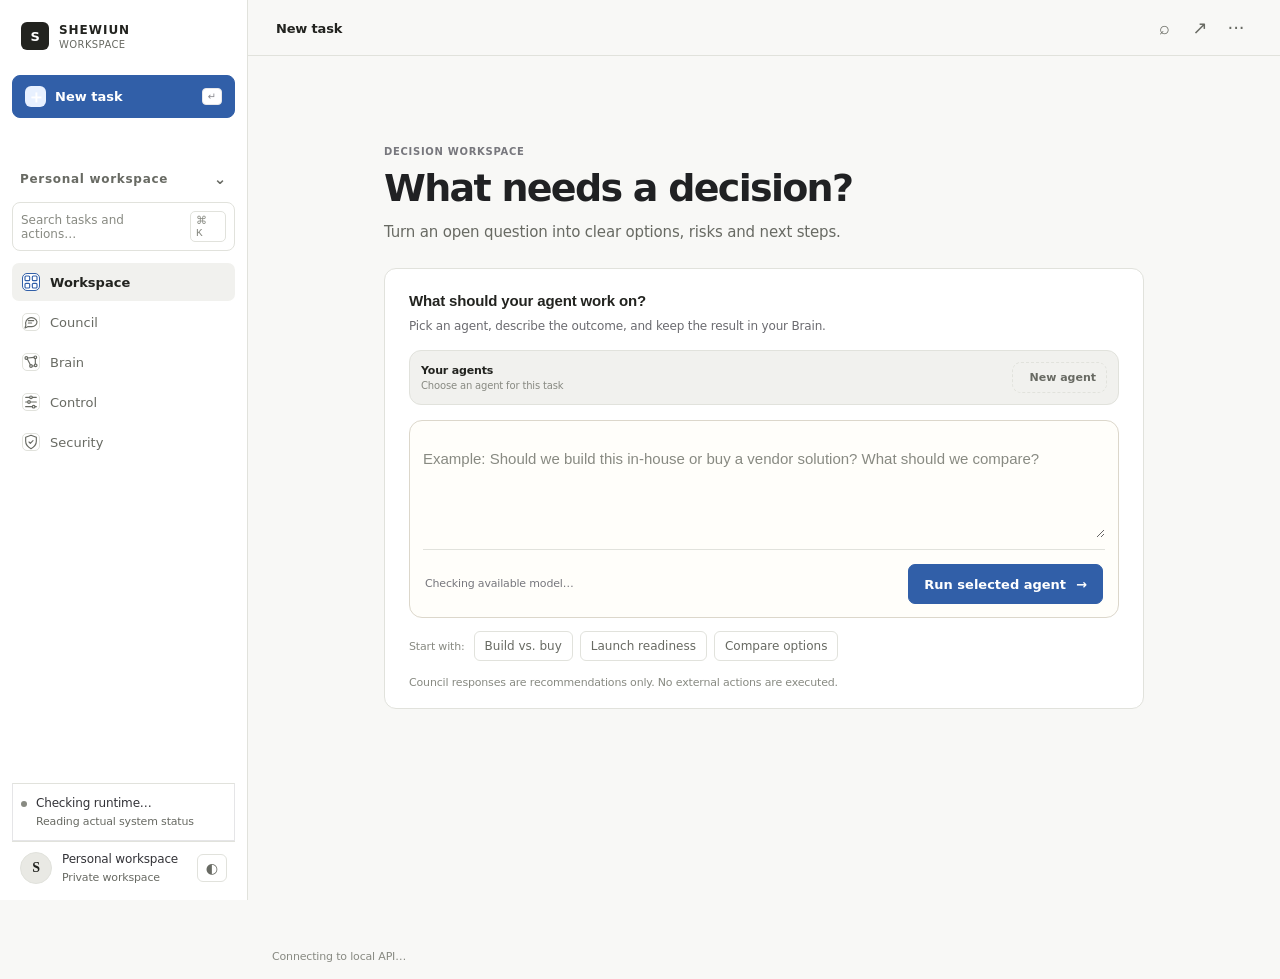
==== static/index.html @ 63e9dd04 "Load the new product UX stylesheet" ====
<!doctype html>
<html lang="en">
<head>
  <meta charset="utf-8"><meta name="viewport" content="width=device-width,initial-scale=1">
  <meta name="theme-color" content="#FAF9F6">
  <title>Shewiun CFA — Decision Workspace</title>
  <meta name="description" content="A focused workspace for structured decisions, shared knowledge, agent orchestration and launch readiness.">
  <link rel="stylesheet" href="/static/style.css"><link rel="stylesheet" href="/static/product-pass.css">
</head>
<body>
<section class="auth-gate" id="auth-gate" hidden aria-labelledby="auth-title">
  <div class="auth-panel">
    <div class="auth-brand"><span class="brand-mark">S</span><span><b>SHEWIUN</b><small>WORKSPACE ACCESS</small></span></div>
    <h1 id="auth-title">Sign in to your workspace</h1>
    <p id="auth-description">Your workspace is protected. Sign in to continue.</p>
    <form id="auth-form">
      <label for="auth-password">Workspace password</label>
      <input id="auth-password" type="password" autocomplete="current-password" minlength="16" required>
      <button class="btn primary" id="auth-submit" type="submit">Sign in <span aria-hidden="true">→</span></button>
      <p class="auth-error" id="auth-error" role="alert" hidden></p>
    </form>
    <p class="auth-setup" id="auth-setup" hidden>Authentication is not configured. In Vercel Project Settings → Environment Variables, set <code>CFA_ACCESS_PASSWORD</code> (16+ characters) and <code>CFA_SESSION_SECRET</code> (32+ random characters), then redeploy.</p>
  </div>
</section>
<div class="app-shell" id="app-shell">
  <aside class="sidebar">
    <a class="brand" href="#"><span class="brand-mark">S</span><span><b>SHEWIUN</b><small>WORKSPACE</small></span></a>
    <button class="sidebar-new-task" id="sidebar-new-task" type="button"><span>＋</span> New task <kbd>↵</kbd></button><div class="workspace-label">Personal workspace <span aria-hidden="true">⌄</span></div><button class="sidebar-search" id="open-command-palette" type="button"><span>Search tasks and actions…</span><kbd>⌘ K</kbd></button>
    <nav id="nav">
      <button class="nav-item active" data-view="overview"><span aria-hidden="true"><svg viewBox="0 0 24 24"><rect x="3" y="3" width="7" height="7" rx="1.5"/><rect x="14" y="3" width="7" height="7" rx="1.5"/><rect x="3" y="14" width="7" height="7" rx="1.5"/><rect x="14" y="14" width="7" height="7" rx="1.5"/></svg></span> Workspace</button>
      <button class="nav-item" data-view="council"><span aria-hidden="true"><svg viewBox="0 0 24 24"><path d="M21 11.5a7.5 7.5 0 0 1-7.5 7.5H7l-4 2 1.3-4.2A7.5 7.5 0 1 1 21 11.5Z"/><path d="M8 10h8M8 13.5h5"/></svg></span> Council</button>
      <button class="nav-item" data-view="brain"><span aria-hidden="true"><svg viewBox="0 0 24 24"><circle cx="5" cy="6" r="2"/><circle cx="18.5" cy="5" r="2"/><circle cx="12" cy="18" r="2"/><circle cx="19" cy="17" r="2"/><path d="m7 6 9.5-1M6.5 7.5l4.5 8.7M14 18h3M18.5 7v8"/></svg></span> Brain</button>
      <button class="nav-item" data-view="control"><span aria-hidden="true"><svg viewBox="0 0 24 24"><path d="M4 5h6M14 5h6M10 5v0M4 12h3M11 12h9M7 12v0M4 19h10M18 19h2M14 19v0"/><circle cx="12" cy="5" r="2"/><circle cx="9" cy="12" r="2"/><circle cx="16" cy="19" r="2"/></svg></span> Control</button>
      <button class="nav-item" data-view="security"><span aria-hidden="true"><svg viewBox="0 0 24 24"><path d="M12 22s8-4 8-11V5l-8-3-8 3v6c0 7 8 11 8 11Z"/><path d="m9 12 2 2 4-4"/></svg></span> Security</button>
    </nav>
    <div class="sidebar-bottom">
      <div class="system-card" id="system-status" aria-live="polite"><span class="status-pip"></span><div><b id="health-title">Checking runtime…</b><small id="mode-label">Reading actual system status</small></div></div>
      <div class="user-row"><div class="avatar">S</div><div><b>Personal workspace</b><small>Private workspace</small></div><button class="theme-toggle" id="theme-toggle" type="button" aria-label="Toggle theme">◐</button></div><button class="auth-logout" id="auth-logout" type="button" hidden>Sign out</button>
    </div>
  </aside>
  <main class="main">
    <header class="topbar"><div class="task-title-wrap"><span class="task-title" id="task-title">New task</span></div><div class="top-actions"><button class="icon-button" id="open-command-palette-top" aria-label="Open command palette" title="Search (⌘K)">⌕</button><button class="icon-button" id="export-current" type="button" aria-label="Export current result" title="Export">↗</button><button class="icon-button" id="top-menu" aria-label="More options" title="More">···</button></div></header>
    <div class="content">
      <section class="view active" id="view-overview">
        <div class="workspace-intro">
          <div class="eyebrow">DECISION WORKSPACE</div>
          <h1>What needs a decision?</h1>
          <p>Turn an open question into clear options, risks and next steps.</p>
        </div>
        <section class="workspace-composer panel">
          <div class="composer-heading"><span class="agent-mascot is-idle" id="main-agent-mascot" aria-label="Shewiun local agent"><i class="mascot-eye"><b></b></i><i class="mascot-eye"><b></b></i><span class="mascot-mouth"></span></span><div><h2>What should your agent work on?</h2><p class="composer-subtitle">Pick an agent, describe the outcome, and keep the result in your Brain.</p></div></div>
          <div class="agent-dock"><div class="agent-dock-label"><b>Your agents</b><small>Choose an agent for this task</small></div><div class="agent-dock-list" id="agent-dock-list" role="group" aria-label="Choose an agent"></div><button class="agent-add-button" id="add-agent" type="button"><span aria-hidden="true"><svg viewBox="0 0 24 24"><path d="M12 5v14M5 12h14"/></svg></span><b>New agent</b></button></div>
          <form id="workspace-form">
            <textarea id="workspace-prompt" rows="3" maxlength="4000" placeholder="Example: Should we build this in-house or buy a vendor solution? What should we compare?"></textarea>
            <div class="composer-footer"><span class="composer-hint" id="composer-status">Checking available model…</span><button class="btn primary" id="workspace-send" type="submit">Run selected agent <span aria-hidden="true">→</span></button></div>
          </form>
          
          <div class="example-prompts" id="example-prompts"><span>Start with:</span><button type="button" data-prompt="Should we build this capability in-house or buy a vendor solution?">Build vs. buy</button><button type="button" data-prompt="Assess the risks and launch conditions for a new product.">Launch readiness</button><button type="button" data-prompt="Compare these options and identify the assumptions we need to verify.">Compare options</button></div><div id="workspace-response" class="workspace-response" aria-live="polite" hidden></div><div class="composer-trust">Council responses are recommendations only. No external actions are executed.</div><div class="model-setup" id="model-setup" hidden><div><b>Connect a free-tier model</b><p>Gemini Flash is supported. Create an API key, then add it as <code>GEMINI_API_KEY</code> in Vercel Project Settings → Environment Variables. Keep it server-side.</p><a href="https://aistudio.google.com/apikey" target="_blank" rel="noopener noreferrer">Get a Gemini API key <span aria-hidden="true">↗</span></a></div></div>
        </section>
        <div class="section-heading"><div><div class="eyebrow">YOUR WORKSPACE</div><h2>At a glance</h2></div><span class="subtle">Knowledge and decisions stay connected</span></div>
        <div class="stat-grid"><article class="stat-card"><div class="stat-top"><span>Active projects</span><span class="stat-icon blue">▦</span></div><strong id="stat-projects">—</strong><small>Track work from idea to delivery</small></article><article class="stat-card"><div class="stat-top"><span>Knowledge entries</span><span class="stat-icon violet">◈</span></div><strong id="stat-brain">—</strong><small>Facts, decisions and assumptions</small></article><article class="stat-card"><div class="stat-top"><span>Available agents</span><span class="stat-icon green">◎</span></div><strong id="stat-agents">—</strong><small>Distinct roles, one shared process</small></article><article class="stat-card"><div class="stat-top"><span>Council sessions</span><span class="stat-icon gold">D</span></div><strong id="stat-councils">—</strong><small>Recommendations you can revisit</small></article></div>
        <div class="two-col"><section class="panel"><div class="panel-heading"><div><h3>Projects</h3><p>Work that moves the system forward</p></div><button class="text-button" data-go="control">View all ↗</button></div><div id="project-list" class="project-list"></div><button class="add-row" id="add-project">＋ Add project</button></section><section class="panel"><div class="panel-heading"><div><h3>Recent activity</h3><p>What has happened in your workspace</p></div><span class="mini-label">LIVE LOG</span></div><div id="activity-list" class="activity-list"></div></section></div>
      </section>
      <section class="view" id="view-council">
        <div class="page-title"><div class="eyebrow">COLLABORATIVE INTELLIGENCE</div><h1>CFA <span>Council</span></h1><p>Bring different agent perspectives into one structured discussion.</p></div>
        <div class="council-layout"><section class="panel council-form"><div class="panel-heading"><div><h3>Start a meeting</h3><p>Define the topic. The council will debate and synthesize.</p></div></div><label for="council-topic">Discussion topic</label><textarea id="council-topic" rows="5" placeholder="What should the team solve, decide or explore?"></textarea><div class="field-note">Tip: include the goal, constraints and what a good answer looks like.</div><label>Choose participants</label><div class="role-list" id="council-role-list"><p class="no-results">Loading agents…</p></div><button class="btn primary full" id="start-council">Start Council Meeting <span aria-hidden="true">→</span></button><div class="privacy-note">⛨ No external actions are executed by the Council.</div></section><section class="panel transcript-panel"><div class="panel-heading"><div><h3 id="transcript-title">Council room</h3><p id="transcript-subtitle">Agent perspectives appear here</p></div><span class="session-pill" id="session-mode">READY</span></div><div id="transcript" class="transcript empty-state"><h3>Room for better ideas.</h3><p>Start a meeting to see each agent's perspective and the final synthesis.</p></div></section></div>
        <section class="panel history-panel"><div class="panel-heading"><div><h3>Previous meetings</h3><p>Your recent council decisions</p></div></div><div id="council-history"></div></section>
      </section>
      <section class="view" id="view-brain">
        <div class="page-title split-title"><div><div class="eyebrow">SHARED, SOURCE-AWARE CONTEXT</div><h1>CFA <span>Brain</span></h1><p>Knowledge that stays visible, attributable and useful across agents.</p></div><button class="btn primary" id="add-knowledge">＋ Add knowledge</button></div>
        <div class="brain-banner"><span class="banner-icon">◈</span><div><b>One shared source of truth</b><p>Keep facts, decisions and rules together with the source and confidence level attached.</p></div><span class="banner-count" id="brain-count">0 ENTRIES</span></div>
        <div class="brain-toolbar"><div class="brain-tabs" role="tablist" aria-label="Brain view"><button type="button" class="brain-tab active" data-brain-view="graph" role="tab" aria-selected="true">Graph</button><button type="button" class="brain-tab" data-brain-view="entries" role="tab" aria-selected="false">Entries</button></div><div class="filter-row"><div class="searchbox"><svg viewBox="0 0 24 24" aria-hidden="true"><circle cx="11" cy="11" r="7"/><path d="m16 16 4 4"/></svg><input id="brain-search" placeholder="Search knowledge..."></div><select id="brain-filter"><option value="All">All types</option><option>Fact</option><option>Decision</option><option>Rule</option><option>Hypothesis</option></select></div></div>
        <section class="brain-graph-panel" id="brain-graph-panel"><div class="brain-graph-heading"><div><b>Knowledge graph</b><p>Use <code>[[Entry title]]</code> in an entry to connect related notes.</p></div><span id="brain-graph-count">0 nodes</span></div><div id="brain-graph" class="brain-graph" role="img" aria-label="Interactive knowledge graph"></div></section>
        <div id="brain-list" class="brain-grid" hidden></div>
      </section>
      <section class="view" id="view-control">
        <div class="page-title"><div class="eyebrow">CENTRAL ORCHESTRATION</div><h1>CFA <span>Control</span></h1><p>Understand which agents are available and what role each one plays.</p></div>
        <div class="control-banner"><div><span class="eyebrow">AGENT REGISTRY</span><h2>One team. Different strengths.</h2><p>Provider-agnostic orchestration is the goal. This MVP shows the control surface; live execution is optional.</p></div><div class="control-count"><strong id="control-count">04</strong><small>AGENT ROLES</small></div></div>
        <div id="agent-grid" class="agent-grid"></div>
        <section class="panel"><div class="panel-heading"><div><h3>Projects</h3><p>Current workspaces</p></div><button class="text-button" id="control-add-project">＋ New project</button></div><div id="control-project-list" class="project-list"></div></section>
      </section>
      <section class="view" id="view-security">
        <div class="page-title"><div class="eyebrow">GUARDRAILS BY DESIGN</div><h1>CFA <span>Security</span></h1><p>Operational visibility, access controls and launch-readiness activity. Status reflects actual configuration, not a certification.</p></div>
        <div class="security-banner" id="security-readiness-banner"><div><b id="security-readiness-title">Checking deployment readiness…</b><p id="security-readiness-copy">Runtime checks determine which safeguards are configured. The Council does not execute external actions.</p></div></div>
        <div class="security-grid"><article class="panel security-card"><span class="security-icon">⌑</span><h3>Least privilege</h3><p>Agents are role-defined. Tool permissions should be granted only when a specific workflow requires them.</p><span class="policy-state">● POLICY PRINCIPLE</span></article><article class="panel security-card"><span class="security-icon">✓</span><h3>Human approval</h3><p>Consequential actions should require a human checkpoint. The current Council only generates discussion text.</p><span class="policy-state">● NO ACTION EXECUTION</span></article><article class="panel security-card"><span class="security-icon">▤</span><h3>Audit trail</h3><p>Events are recorded in SQLite. Vercel storage is temporary; this log is not durable across instances or deployments.</p><span class="policy-state">TEMPORARY STORAGE ON VERCEL</span></article><article class="panel security-card"><span class="security-icon">◉</span><h3>Secret handling</h3><p>Provider credentials belong in deployment secrets, never in frontend code or Git. Only server-side environment variables are supported.</p><span class="policy-state">● ENVIRONMENT CONFIG</span></article></div>
        <section class="panel"><div class="panel-heading"><div><h3>Approval queue</h3><p>Risky actions wait here for a human decision. Approvals do not execute tools in this MVP.</p></div><button class="text-button" id="refresh-approvals">Refresh ↻</button></div><div id="approval-list" class="approval-list"></div></section>
        <section class="panel"><div class="panel-heading"><div><h3>Recent audit activity</h3><p>Recorded workspace events with hash-chain integrity verification; this does not prove the events are complete or tamper-proof against a privileged operator</p></div><button class="text-button" id="verify-audit">Verify integrity ↗</button></div><div id="audit-integrity" class="integrity-line">Audit integrity not checked yet.</div><div id="security-activity" class="activity-list"></div></section><section class="panel"><div class="panel-heading"><div><h3>Agent Launch Review operations</h3><p>30-day funnel totals and Authorization Test requests. Request details are visible only to signed-in workspace users.</p></div><button class="text-button" id="refresh-review-admin">Refresh ↻</button></div><div id="review-analytics" class="review-analytics"><p class="no-results">Loading review analytics…</p></div><div id="review-requests" class="review-requests"></div></section>
      </section>
      <footer class="footer"><span>SHEWIUN CFA</span><span>Control &amp; Focus Architecture <i>·</i> MVP 0.1</span><span id="api-status">Connecting to local API…</span></footer>
    </div>
  </main>
</div>
<div class="toast" id="toast"></div>
<dialog id="project-dialog" class="modal"><form method="dialog" id="project-form"><div class="modal-head"><div><div class="eyebrow">WORKSPACE</div><h2>New project</h2></div><button class="icon-button" value="cancel" aria-label="Close">×</button></div><label for="project-name">Project name</label><input id="project-name" required maxlength="100" placeholder="e.g. Agent onboarding"><label for="project-description">Description</label><textarea id="project-description" rows="3" maxlength="1000" placeholder="What are you trying to achieve?"></textarea><div class="modal-actions"><button class="btn secondary" value="cancel">Cancel</button><button class="btn primary" id="save-project" value="default">Create project</button></div></form></dialog>
<dialog id="brain-dialog" class="modal"><form method="dialog" id="brain-form"><div class="modal-head"><div><div class="eyebrow">CFA BRAIN</div><h2>Add knowledge</h2></div><button class="icon-button" value="cancel" aria-label="Close">×</button></div><label for="knowledge-title">Title</label><input id="knowledge-title" required maxlength="140" placeholder="Short, specific title"><label for="knowledge-content">Knowledge</label><textarea id="knowledge-content" rows="4" required maxlength="5000" placeholder="Write a fact, decision, rule or hypothesis. Link notes with [[Entry title]]."></textarea><div class="form-two"><div><label for="knowledge-kind">Type</label><select id="knowledge-kind"><option>Fact</option><option>Decision</option><option>Rule</option><option>Hypothesis</option></select></div><div><label for="knowledge-confidence">Confidence: <span id="confidence-value">80</span>%</label><input id="knowledge-confidence" type="range" min="0" max="100" value="80"></div></div><label for="knowledge-source">Source</label><input id="knowledge-source" required maxlength="200" value="User input"><div class="modal-actions"><button class="btn secondary" value="cancel">Cancel</button><button class="btn primary" id="save-knowledge" value="default">Save entry</button></div></form></dialog>
<dialog id="agent-dialog" class="modal agent-dialog"><form method="dialog" id="agent-form"><div class="modal-head"><div><div class="eyebrow">AGENT BUILDER</div><h2>Create an agent</h2></div><button class="icon-button" value="cancel" aria-label="Close">×</button></div><p class="modal-intro">Give it a clear job. Without an API key, your agent uses the free local planning engine; with Gemini configured, custom agents can use the model.</p><label for="agent-name">Agent name</label><input id="agent-name" required minlength="2" maxlength="48" placeholder="e.g. Customer Researcher"><label for="agent-role">Role</label><input id="agent-role" required minlength="3" maxlength="120" placeholder="e.g. Customer interviews and insight synthesis"><label for="agent-instructions">Working rules (optional)</label><textarea id="agent-instructions" rows="3" maxlength="1200" placeholder="What should this agent prioritize, avoid, and produce?"></textarea><label for="agent-icon">Icon</label><select id="agent-icon"><option value="compass">Compass · research and direction</option><option value="shield-check">Shield · risk and review</option><option value="wrench">Wrench · build and delivery</option><option value="book-open">Book · knowledge and writing</option><option value="chart-no-axes-combined">Chart · analysis</option><option value="search">Search · investigation</option><option value="workflow">Workflow · operations</option><option value="bot">Bot · general assistant</option></select><p class="form-error" id="agent-form-error" role="alert" hidden></p><div class="modal-actions"><button class="btn secondary" value="cancel">Cancel</button><button class="btn primary" id="save-agent" value="default">Create agent</button></div></form></dialog>
<dialog id="command-palette" class="command-palette"><form method="dialog"><label class="palette-search"><span>⌕</span><input id="palette-query" autocomplete="off" placeholder="Search actions and workspace…"><button value="cancel" aria-label="Close">Esc</button></label></form><div class="palette-items" id="palette-items"><button type="button" data-action="new-task">New task <kbd>↵</kbd></button><button type="button" data-action="council">Open Council</button><button type="button" data-action="brain">Open Brain</button><button type="button" data-action="control">Open Control</button><button type="button" data-action="security">Open Security</button><button type="button" data-action="theme">Toggle theme</button><button type="button" data-action="export">Export current result</button></div></dialog><script src="/static/app.js" defer></script>
</body></html>
---- static/style.css ----
500;600;700&family=Manrope:wght@400;500;600;700;800&display=swap');
:root{--navy:#101a2b;--navy2:#18263b;--ink:#182235;--muted:#778194;--cream:#f6f3eb;--paper:#fffefa;--line:#e9e5dc;--blue:#9dbbf5;--blue-dark:#395f9d;--mint:#bce8d5;--violet:#d6c9f4;--gold:#f0d99d;--shadow:0 12px 30px #1822350a}
*{box-sizing:border-box}body{margin:0;background:var(--cream);color:var(--ink);font-family:'DM Sans',sans-serif;font-size:14px}button,input,textarea,select{font:inherit}button{cursor:pointer}.app-shell{min-height:100vh;display:flex}.sidebar{width:246px;background:var(--navy);color:#e9edf5;padding:25px 16px 18px;display:flex;flex-direction:column;position:fixed;inset:0 auto 0 0;z-index:5}.brand{display:flex;gap:11px;align-items:center;text-decoration:none;color:#f6f4ed;padding:0 8px 35px}.brand-mark{width:38px;height:38px;border:1px solid #66748a;border-radius:12px;display:grid;place-items:center;font:800 22px Manrope;background:#ffffff08;color:#f5f0df}.brand b{display:block;font:800 13px Manrope;letter-spacing:2.5px}.brand small{display:block;font-size:9px;letter-spacing:1.4px;color:#8f9bb0;margin-top:5px}.workspace-label{font-size:9px;font-weight:700;letter-spacing:1.7px;color:#748199;padding:0 12px 12px;display:flex;justify-content:space-between}.workspace-label span{font-size:15px}.sidebar nav{display:grid;gap:5px}.nav-item{border:0;background:transparent;color:#aab5c6;text-align:left;display:flex;align-items:center;gap:13px;padding:12px;border-radius:9px;font-size:13px}.nav-item>span{font-size:18px;width:20px;text-align:center}.nav-item:hover{background:#ffffff0c;color:white}.nav-item.active{background:#f5f1e7;color:#172338;font-weight:700}.nav-item em{margin-left:auto}.live-dot,.status-pip{width:7px;height:7px;border-radius:50%;background:#81d6ae;display:inline-block}.sidebar-bottom{margin-top:auto}.system-card{border:1px solid #ffffff17;background:#ffffff07;padding:13px 11px;border-radius:10px;display:flex;gap:9px;align-items:flex-start}.system-card .status-pip{margin-top:5px;box-shadow:0 0 0 4px #81d6ae18}.system-card b,.user-row b{font-size:11px;display:block;font-weight:600}.system-card small,.user-row small{display:block;color:#8e9ab0;font-size:10px;margin-top:5px}.user-row{display:flex;align-items:center;gap:10px;padding:20px 3px 0}.avatar{height:32px;width:32px;display:grid;place-items:center;background:#d8cdb5;color:#172338;border-radius:50%;font-weight:800;font-family:Manrope}.avatar.small{width:30px;height:30px}.user-row .more{margin-left:auto;font-size:20px;color:#8996aa}.main{margin-left:246px;width:calc(100% - 246px);min-width:0}.topbar{height:66px;background:#f9f7f0d9;border-bottom:1px solid #e8e4dc;display:flex;align-items:center;justify-content:space-between;padding:0 36px;position:sticky;top:0;z-index:4;backdrop-filter:blur(14px)}.breadcrumbs{font-size:12px;color:#8992a1}.breadcrumbs span{padding:0 10px;color:#c1bdb4}.breadcrumbs b{color:#293448;font-weight:600}.top-actions{display:flex;align-items:center;gap:18px}.date-label{font-size:11px;color:#8992a1}.icon-button{border:1px solid var(--line);width:33px;height:33px;background:var(--paper);border-radius:9px;color:#526078;font-size:18px}.content{max-width:1500px;margin:auto;padding:30px 36px 18px}.view{display:none}.view.active{display:block}.hero{min-height:300px;background:var(--navy);color:#f6f3eb;border-radius:17px;padding:37px 42px;display:flex;align-items:center;justify-content:space-between;overflow:hidden;position:relative}.eyebrow{font-size:9px;letter-spacing:1.8px;font-weight:700;color:#8a96aa}.hero .eyebrow{color:#bdc7d7}.spark{color:#d7c9a8;margin-right:7px;font-size:14px}.hero h1,.page-title h1{font:700 36px/1.15 Manrope;letter-spacing:-1.4px;margin:18px 0 12px}.hero h1 span{color:#d9ceb6}.hero p{font-size:12px;line-height:1.7;color:#aab5c5;max-width:370px;margin:0}.hero-actions{display:flex;gap:10px;margin-top:24px;flex-wrap:wrap}.btn{border:0;border-radius:8px;padding:11px 15px;font-size:11px;font-weight:700;display:inline-flex;gap:10px;align-items:center;justify-content:center;transition:transform .15s,filter .15s}.btn:hover{filter:brightness(.97);transform:translateY(-1px)}.btn.primary{background:#e8dfc9;color:#1b283b}.btn.secondary{background:#ffffff0c;border:1px solid #ffffff2b;color:#f5f1e8}.view:not(#view-overview) .btn.secondary,.modal .btn.secondary{background:var(--paper);border:1px solid var(--line);color:#3d4859}.btn.full{width:100%;margin-top:21px;padding:14px}.btn.full span{margin-left:auto}.hero-art{position:relative;width:300px;height:235px;flex:0 0 300px;margin-right:8px}.orbit{position:absolute;border:1px solid #8e9ab033;border-radius:50%;left:50%;top:50%;transform:translate(-50%,-50%) rotate(-22deg)}.orbit-a{width:270px;height:130px}.orbit-b{width:220px;height:220px}.core{position:absolute;left:50%;top:50%;transform:translate(-50%,-50%);width:96px;height:96px;border-radius:50%;border:1px solid #d9ceb655;background:#26334a;display:flex;flex-direction:column;align-items:center;justify-content:center;box-shadow:0 0 40px #d9ceb614}.core span{font-size:22px;color:#e5d9bd}.core b{font:800 17px Manrope;letter-spacing:2px;margin-top:3px}.core small{font-size:7px;letter-spacing:1.4px;color:#9daabd;margin-top:4px}.node{position:absolute;width:51px;height:51px;border-radius:14px;background:#233149;border:1px solid #b8c1d32b;display:flex;flex-direction:column;align-items:center;justify-content:center;color:#e2d8c1;font-size:17px;box-shadow:0 7px 20px #0002}.node small{font-size:6px;letter-spacing:1px;color:#9ca9bc;margin-top:2px}.node-one{top:14px;left:40px}.node-two{top:15px;right:32px}.node-three{bottom:7px;left:51px}.node-four{bottom:8px;right:35px}.section-heading{display:flex;align-items:flex-end;justify-content:space-between;margin:31px 0 16px}.section-heading h2{font:700 20px Manrope;margin:7px 0 0;letter-spacing:-.5px}.subtle{font-size:11px;color:#8992a1}.stat-grid{display:grid;grid-template-columns:repeat(4,minmax(0,1fr));gap:13px}.stat-card,.panel{background:var(--paper);border:1px solid var(--line);border-radius:12px;box-shadow:var(--shadow)}.stat-card{padding:16px 17px}.stat-top{display:flex;align-items:center;justify-content:space-between;color:#687386;font-size:11px}.stat-icon{width:32px;height:32px;border-radius:9px;display:grid;place-items:center;font-size:16px}.blue{background:#e2eafb;color:#587bb7}.violet{background:#eee8fa;color:#7b69a8}.green{background:#e0f3e8;color:#468c6c}.gold{background:#f6efd9;color:#967b36}.stat-card strong{display:block;font:700 27px Manrope;margin:10px 0 5px;letter-spacing:-1px}.stat-card>small{font-size:10px;color:#929aaa}.tiny-dot{display:inline-block;width:5px;height:5px;background:#71bd94;border-radius:50%;margin-right:4px}.two-col{display:grid;grid-template-columns:1fr 1fr;gap:14px;margin-top:16px}.panel{padding:19px 20px}.panel-heading{display:flex;justify-content:space-between;align-items:flex-start;gap:12px;margin-bottom:18px}.panel-heading h3{font:700 14px Manrope;margin:0}.panel-heading p{font-size:10px;color:#8992a1;margin:6px 0 0;line-height:1.5}.text-button{border:0;background:transparent;color:#586f96;font-size:10px;font-weight:700;padding:3px}.project-list{display:grid}.project-row{display:flex;align-items:center;gap:11px;padding:12px 0;border-top:1px solid #f0ede6}.project-symbol{width:34px;height:34px;border-radius:9px;background:#e6ebf5;color:#526d9a;display:grid;place-items:center;font-size:17px}.project-copy{min-width:0;flex:1}.project-copy b{font-size:11px;display:block;white-space:nowrap;overflow:hidden;text-overflow:ellipsis}.project-copy small{font-size:10px;color:#8b94a3;display:block;margin-top:4px;white-space:nowrap;overflow:hidden;text-overflow:ellipsis}.badge{font-size:9px;padding:5px 7px;border-radius:5px;background:#e4f2e9;color:#478364;white-space:nowrap}.add-row{width:100%;border:1px dashed #ded9ce;background:transparent;border-radius:8px;color:#79859a;font-size:10px;padding:10px;margin-top:8px}.activity-list{display:grid}.activity-row{display:flex;gap:11px;padding:11px 0;border-top:1px solid #f0ede6}.activity-mark{width:30px;height:30px;border-radius:50%;display:grid;place-items:center;background:#f1eee6;color:#7b806f;flex-shrink:0}.activity-copy b{display:block;font-size:10px}.activity-copy p{font-size:10px;color:#858e9d;line-height:1.5;margin:4px 0 0}.activity-copy time{font-size:9px;color:#a5aab4;display:block;margin-top:5px}.mini-label,.session-pill{font-size:8px;letter-spacing:1px;font-weight:700;background:#f0eee6;color:#8d8265;border-radius:5px;padding:6px 8px}.footer{border-top:1px solid #e8e4dc;margin-top:28px;padding:17px 0 3px;display:flex;justify-content:space-between;gap:10px;color:#9299a5;font-size:9px}.footer span:first-child{font-weight:800;letter-spacing:1.4px;color:#5d6879}.footer i{padding:0 5px;color:#c4bda9}.page-title{padding:16px 0 24px}.page-title h1{margin:9px 0;font-size:32px}.page-title h1 span{color:#8b9db9}.page-title p{color:#828c9d;font-size:12px;margin:0;line-height:1.7}.split-title{display:flex;justify-content:space-between;align-items:flex-end;gap:20px}.council-layout{display:grid;grid-template-columns:minmax(290px,.82fr) minmax(0,1.18fr);gap:15px}.council-form label,.modal label{display:block;font-size:10px;font-weight:700;color:#465165;margin:14px 0 7px}.council-form textarea,.modal textarea,.modal input:not([type=range]),.council-form input{width:100%;border:1px solid #e3dfd5;background:#fcfbf6;border-radius:8px;padding:12px;color:#263246;outline:none;font-size:11px;resize:vertical}.council-form textarea:focus,.modal input:focus,.modal textarea:focus{border-color:#a7b9d8;box-shadow:0 0 0 3px #a7b9d81b}.field-note{font-size:9px;line-height:1.6;color:#939bab;margin-top:6px}.role-list{display:grid;gap:7px}.role-option{display:flex!important;align-items:center;gap:10px;border:1px solid #ece8df;border-radius:8px;padding:9px;margin:0!important;cursor:pointer}.role-option input{width:auto!important;accent-color:#243b60}.role-option>span:nth-of-type(2){flex:1}.role-option b{font-size:10px;display:block}.role-option small{display:block;color:#8e97a6;font-size:9px;margin-top:4px;font-weight:400}.role-avatar{width:30px;height:30px;display:grid;place-items:center;border-radius:8px;font-size:15px}.role-avatar.purple{background:#eee8fa;color:#826bb5}.role-avatar.orange{background:#f9ead8;color:#a67b45}.role-avatar.teal{background:#dff1e9;color:#528c77}.privacy-note{font-size:9px;color:#9a9fa9;text-align:center;margin-top:12px}.round-icon{width:34px;height:34px;display:grid;place-items:center;background:#eee8fa;color:#806cb0;border-radius:10px;font-size:18px}.transcript-panel{min-height:540px}.transcript{display:grid;gap:12px}.empty-state{min-height:420px;align-content:center;justify-items:center;text-align:center;color:#8992a1}.empty-symbol{width:64px;height:64px;border:1px solid #e6e1d6;border-radius:20px;display:grid;place-items:center;font-size:29px;color:#8999b4;background:#faf8f1}.empty-state h3{font:700 15px Manrope;color:#374357;margin:17px 0 5px}.empty-state p{font-size:10px;line-height:1.7;max-width:245px}.message-card{border:1px solid #ece8df;border-radius:10px;padding:13px 14px;background:#fffefa}.message-top{display:flex;align-items:center;gap:8px;margin-bottom:8px}.message-avatar{width:27px;height:27px;border-radius:8px;display:grid;place-items:center;background:#e6ebf5;color:#55729f;font-weight:700}.message-top b{font-size:10px}.message-top small{margin-left:auto;color:#9aa1ad;font-size:8px}.message-card p{font-size:11px;line-height:1.7;color:#5d6879;margin:0;white-space:pre-wrap}.message-card.synthesis{border-color:#d7d0bd;background:#f8f5ec}.history-panel{margin-top:15px}.history-row{padding:12px 0;border-top:1px solid #f0ede6;display:flex;align-items:center;gap:12px}.history-row>div{flex:1;min-width:0}.history-row b{font-size:11px;display:block}.history-row p{font-size:10px;color:#858e9d;margin:4px 0 0;white-space:nowrap;overflow:hidden;text-overflow:ellipsis}.history-row time{font-size:9px;color:#9aa1ad}.brain-banner,.security-banner{border:1px solid #e5dfcf;border-radius:12px;background:#f0ecdf;padding:19px 20px;display:flex;align-items:center;gap:15px}.banner-icon{height:43px;width:43px;border-radius:12px;background:#e0d8c3;color:#726746;display:grid;place-items:center;font-size:23px}.brain-banner b,.security-banner b{font:700 12px Manrope}.brain-banner p,.security-banner p{font-size:10px;color:#7f7b6e;margin:5px 0 0;line-height:1.7}.banner-count{margin-left:auto;white-space:nowrap;font-size:8px;font-weight:700;letter-spacing:1px;color:#898066}.filter-row{display:flex;gap:10px;margin:18px 0}.searchbox{display:flex;gap:8px;align-items:center;background:var(--paper);border:1px solid var(--line);border-radius:8px;padding:0 12px;flex:1;color:#8e97a6}.searchbox input{border:0;background:transparent;outline:none;padding:10px 0;width:100%;font-size:11px}.filter-row select,.form-two select{border:1px solid var(--line);border-radius:8px;background:var(--paper);padding:9px 12px;color:#536074;font-size:10px}.brain-grid{display:grid;grid-template-columns:repeat(2,minmax(0,1fr));gap:12px}.brain-card{background:var(--paper);border:1px solid var(--line);border-radius:11px;padding:17px}.brain-card-head{display:flex;align-items:center;justify-content:space-between;gap:10px}.kind-tag{font-size:8px;text-transform:uppercase;letter-spacing:.8px;font-weight:700;border-radius:5px;background:#e9edf6;color:#647ba5;padding:6px 7px}.kind-tag.decision{background:#eee8fa;color:#7c68a8}.kind-tag.rule{background:#e1f2e8;color:#4b8968}.kind-tag.hypothesis{background:#f7ead9;color:#a27d45}.brain-card h3{font:700 13px Manrope;margin:13px 0 8px}.brain-card>p{font-size:10px;line-height:1.8;color:#687386;min-height:55px;margin:0}.brain-meta{display:flex;align-items:center;justify-content:space-between;border-top:1px solid #efede6;padding-top:12px;margin-top:13px;color:#9199a7;font-size:9px}.confidence{display:flex;align-items:center;gap:6px}.confidence-track{height:4px;width:47px;background:#ece8df;border-radius:4px;overflow:hidden}.confidence-track span{height:100%;display:block;background:#8ebda3}.control-banner{background:var(--navy);color:#f3f0e8;border-radius:13px;padding:26px 28px;display:flex;align-items:center;justify-content:space-between;margin-bottom:15px}.control-banner .eyebrow{color:#b1bdd0}.control-banner h2{font:700 21px Manrope;margin:9px 0}.control-banner p{font-size:10px;line-height:1.7;color:#a7b2c3;max-width:480px;margin:0}.control-count{border:1px solid #ffffff2b;border-radius:12px;padding:12px 20px;text-align:center}.control-count strong{display:block;font:700 29px Manrope}.control-count small{display:block;font-size:8px;letter-spacing:1px;color:#aab5c6;margin-top:4px}.agent-grid{display:grid;grid-template-columns:repeat(4,minmax(0,1fr));gap:12px;margin-bottom:15px}.agent-card{border:1px solid var(--line);background:var(--paper);border-radius:11px;padding:16px}.agent-symbol{width:40px;height:40px;display:grid;place-items:center;border-radius:12px;font-size:19px;margin-bottom:15px}.agent-card h3{font:700 12px Manrope;margin:0 0 5px}.agent-card p{font-size:10px;color:#838d9d;margin:0 0 15px;min-height:28px}.agent-provider{font-size:9px;color:#929aa7;border-top:1px solid #efede6;padding-top:11px}.agent-status{display:flex;align-items:center;gap:6px;font-size:9px;color:#55866b;margin-top:9px}.agent-status span{width:5px;height:5px;background:#70bc91;border-radius:50%}.security-banner{background:#eaf2e8;border-color:#d8e7d5}.security-shield{width:43px;height:43px;display:grid;place-items:center;border-radius:12px;background:#d8e9d4;color:#548064;font-size:22px;flex-shrink:0}.security-banner p{color:#687e6c}.security-grid{display:grid;grid-template-columns:repeat(2,minmax(0,1fr));gap:12px;margin:15px 0}.security-card{padding:18px}.security-icon{width:36px;height:36px;border-radius:10px;background:#e9edf6;color:#6d80a4;display:grid;place-items:center;font-size:17px}.security-card h3{font:700 12px Manrope;margin:13px 0 7px}.security-card p{font-size:10px;line-height:1.8;color:#7b8595;min-height:50px;margin:0}.policy-state{display:block;border-top:1px solid #efede6;margin-top:13px;padding-top:12px;font-size:8px;letter-spacing:.7px;color:#6e9c7d;font-weight:700}.modal{border:1px solid var(--line);border-radius:14px;width:min(480px,calc(100% - 30px));padding:23px;background:var(--paper);box-shadow:0 24px 90px #111a2b40}.modal::backdrop{background:#101a2b80;backdrop-filter:blur(3px)}.modal-head{display:flex;align-items:flex-start;justify-content:space-between;margin-bottom:18px}.modal-head h2{font:700 20px Manrope;margin:8px 0 0}.modal .icon-button{font-size:21px}.modal label{margin-top:13px}.modal input:not([type=range]),.modal textarea{font-size:11px}.form-two{display:grid;grid-template-columns:1fr 1fr;gap:15px}.form-two input[type=range]{width:100%;accent-color:#344e79}.form-two select{width:100%}.modal-actions{display:flex;justify-content:flex-end;gap:8px;margin-top:22px}.toast{position:fixed;bottom:22px;right:22px;background:#17243a;color:#f7f2e6;padding:13px 17px;border-radius:9px;font-size:11px;box-shadow:0 8px 35px #101a2b28;z-index:20;opacity:0;transform:translateY(10px);transition:.2s;pointer-events:none}.toast.show{opacity:1;transform:translateY(0)}.loading{opacity:.55;pointer-events:none}.no-results{grid-column:1/-1;padding:35px;text-align:center;color:#8992a1;font-size:11px;border:1px dashed #ded9ce;border-radius:10px}
@media(min-width:1500px){.content{padding-top:38px}.hero{min-height:330px}.hero h1{font-size:42px}}
@media(max-width:1120px){.sidebar{width:210px}.main{margin-left:210px;width:calc(100% - 210px)}.content{padding:24px}.hero{padding:30px}.hero-art{transform:scale(.84);transform-origin:center right;margin-left:-30px;margin-right:-20px}.stat-grid{grid-template-columns:repeat(2,minmax(0,1fr))}.agent-grid{grid-template-columns:repeat(2,minmax(0,1fr))}.topbar{padding:0 24px}}
@media(max-width:760px){.sidebar{width:64px;padding:18px 8px}.brand{padding:0 5px 30px}.brand-mark{width:42px;height:42px;flex-shrink:0}.brand>span:nth-child(2),.workspace-label,.nav-item:not(.active),.nav-item.active{font-size:0}.brand b,.brand small,.system-card>div,.user-row>div:not(.avatar),.user-row .more{display:none}.sidebar nav{gap:8px}.nav-item{justify-content:center;padding:13px 0;gap:0;font-size:0}.nav-item>span{font-size:19px}.nav-item em{display:none}.system-card{padding:12px 0;justify-content:center}.user-row{justify-content:center}.main{margin-left:64px;width:calc(100% - 64px)}.topbar{height:56px;padding:0 14px}.date-label{display:none}.content{padding:16px 13px}.hero{padding:25px 22px;min-height:310px}.hero h1{font-size:29px}.hero-art{position:absolute;right:-70px;bottom:-63px;opacity:.3;transform:scale(.85)}.hero>div:first-child{position:relative;z-index:1}.hero p{max-width:270px}.section-heading{align-items:flex-start;gap:10px}.subtle{display:none}.two-col,.council-layout,.brain-grid,.security-grid{grid-template-columns:1fr}.stat-grid{gap:8px}.stat-card{padding:13px}.stat-card strong{font-size:24px}.stat-card>small{font-size:9px}.panel{padding:15px}.council-layout{gap:12px}.transcript-panel{min-height:350px}.empty-state{min-height:250px}.page-title h1{font-size:28px}.page-title{padding:12px 0 20px}.split-title{align-items:flex-start;flex-direction:column}.brain-banner{align-items:flex-start;padding:14px}.banner-count{display:none}.filter-row{flex-wrap:wrap}.searchbox{flex-basis:100%}.filter-row select{width:100%}.agent-grid{gap:8px}.agent-card{padding:12px}.control-banner{padding:20px}.control-banner h2{font-size:17px}.control-count{padding:10px}.footer{flex-wrap:wrap}.footer span:last-child{width:100%}}

.approval-list{display:grid}.approval-row{display:flex;align-items:center;gap:12px;padding:14px 0;border-top:1px solid #f0ede6}.approval-main{flex:1;min-width:0}.approval-main b{font-size:11px}.approval-main p{font-size:10px;color:#687386;line-height:1.5;margin:5px 0}.approval-main small{font-size:9px;color:#929aa7}.approval-state{font-size:9px;font-weight:700;text-transform:uppercase;border-radius:5px;padding:6px 8px;background:#e7efe8;color:#4c8665}.approval-state.pending{background:#f7ecd5;color:#9a783a}.approval-state.rejected{background:#f7e5e1;color:#a65f55}.approval-buttons{display:flex;gap:6px}.approval-buttons .btn{padding:8px 10px;font-size:9px}.integrity-line{font-size:10px;color:#8b93a1;padding:0 0 10px}.integrity-line.valid{color:#4c8665}.integrity-line.invalid{color:#b54848}
@media(max-width:760px){.approval-row{flex-wrap:wrap}.approval-main{flex-basis:calc(100% - 80px)}.approval-buttons{width:100%;justify-content:flex-end}}


/* CFA workspace composer: conversation-first, ChatGPT-inspired layout */
.workspace-composer{margin:22px 0 30px;padding:23px 24px 18px;border-radius:16px;background:var(--paper);border:1px solid #e5e0d5;box-shadow:0 12px 34px #18223508}
.composer-heading{display:flex;align-items:center;gap:12px;margin-bottom:17px}
.composer-mark{width:38px;height:38px;display:grid;place-items:center;border-radius:12px;background:var(--navy);color:#e5d9bd;font-size:20px;box-shadow:inset 0 0 0 1px #ffffff18}
.composer-heading h2{font:700 17px Manrope;margin:0;color:#1b273a;letter-spacing:-.35px}
.composer-heading p{font-size:12px;color:#778194;margin:5px 0 0}
#workspace-form{border:1px solid #dcd7cb;background:#fffefa;border-radius:13px;padding:13px;transition:border-color .15s,box-shadow .15s}
#workspace-form:focus-within{border-color:#a9b8ce;box-shadow:0 0 0 3px #172a4410}
#workspace-prompt{width:100%;border:0;outline:0;resize:vertical;min-height:74px;max-height:240px;background:transparent;color:#182235;font:14px/1.65 'DM Sans',sans-serif;padding:4px 5px}
#workspace-prompt::placeholder{color:#969ba4}
.composer-footer{display:flex;align-items:center;justify-content:space-between;gap:12px;padding:8px 2px 0;border-top:1px solid #f0ede6}
.composer-footer>span{font-size:10px;color:#828b9a;display:flex;align-items:center;gap:7px}
.composer-status{width:7px;height:7px;background:#83c9a6;border-radius:50%;display:inline-block;box-shadow:0 0 0 3px #83c9a61c}
.composer-footer .btn{font-size:11px;padding:10px 13px;background:#e7ddc5}
.prompt-chips{display:flex;gap:8px;flex-wrap:wrap;margin-top:13px}
.prompt-chips button{background:#f8f6f0;border:1px solid #e8e3d8;color:#596477;border-radius:20px;padding:8px 11px;font-size:10px;transition:all .15s}
.prompt-chips button:hover{background:#f0eadc;border-color:#d6c8a8;color:#26344a}
.workspace-response{margin-top:18px;padding:17px;border-radius:12px;background:#f7f5ef;border:1px solid #e8e3d8}
.workspace-response[hidden]{display:none}
.workspace-response-head{display:flex;align-items:center;gap:9px;margin-bottom:13px}
.workspace-response-head b{font:700 12px Manrope;color:#253149}
.workspace-response-head small{margin-left:auto;color:#8b93a1;font-size:9px;text-transform:uppercase;letter-spacing:1px}
.workspace-user-prompt{font-size:12px;line-height:1.65;color:#566174;border-left:2px solid #cfc3a5;padding:2px 0 2px 11px;margin:0 0 15px}
.workspace-answer{padding:13px 0;border-top:1px solid #e8e3d8}
.workspace-answer:first-of-type{border-top:0}
.workspace-answer b{font:700 11px Manrope;color:#27354b}
.workspace-answer p{font-size:12px;line-height:1.75;color:#505c6d;margin:7px 0 0;white-space:pre-wrap}
.workspace-response .response-error{color:#9f4d46;font-size:12px}
.workspace-response .response-synthesis{background:#fffdf7;border:1px solid #e5dcc7;border-radius:10px;padding:14px;margin-top:12px}
.workspace-response .response-synthesis b{color:#29374c}
.workspace-response .response-synthesis p{color:#38465a}
.hero{min-height:265px;padding:30px 35px}
.hero h1{font-size:32px}
.section-heading{margin-top:27px}
.nav-item.active{box-shadow:inset 3px 0 0 #b8a982}
@media(max-width:760px){.workspace-composer{padding:17px 14px;margin:16px 0 24px}.composer-heading h2{font-size:15px}.composer-footer{align-items:flex-start;flex-direction:column}.composer-footer .btn{width:100%}.hero{padding:25px 22px}.hero h1{font-size:28px}.prompt-chips button{font-size:9px}}


/* --- Product polish: focused, modern workspace UI --- */
:root{
  --navy:#101827;--navy2:#19243a;--ink:#172033;--muted:#69758a;
  --cream:#f5f6f8;--paper:#ffffff;--line:#e5e9f0;--blue:#c6d8ff;
  --blue-dark:#345ea8;--shadow:0 8px 28px rgba(16,24,39,.055);
}
body{background:#f5f6f8;color:#172033;letter-spacing:-.012em}
button,input,textarea,select{transition:border-color .18s ease,box-shadow .18s ease,background .18s ease,transform .18s ease}
button:focus-visible,input:focus-visible,textarea:focus-visible,select:focus-visible{outline:3px solid rgba(91,133,219,.28);outline-offset:2px}
.sidebar{width:258px;padding:27px 17px 18px;background:#111827;border-right:1px solid rgba(255,255,255,.055)}
.brand{padding-bottom:31px}
.brand-mark{border-radius:13px;background:linear-gradient(145deg,#dbe6ff,#a9c3ff);color:#17233b;border:0;box-shadow:0 4px 16px #0002}
.brand b{letter-spacing:.12em;font-size:12px}
.brand small{letter-spacing:.13em;color:#96a3b9}
.workspace-label{margin:0 9px 13px;color:#8390a5;font-size:10px;letter-spacing:.15em}
#nav{gap:5px}
.nav-item{min-height:42px;border-radius:10px;padding:0 12px;color:#aeb8c9;font-size:13px}
.nav-item:hover{background:#ffffff0c;color:#fff}
.nav-item.active{background:linear-gradient(90deg,#293850,#202d42);color:#fff;box-shadow:inset 2px 0 #a8c3ff}
.sidebar-bottom{gap:15px}
.system-card{border:1px solid #ffffff13;border-radius:12px;background:#ffffff06;padding:12px}
.system-card b{font-size:11px}
.user-row{padding:12px 7px 0;border-top:1px solid #ffffff12}
.main{margin-left:258px;min-width:0}
.topbar{height:66px;padding:0 clamp(20px,4vw,52px);background:rgba(255,255,255,.9);border-bottom:1px solid #e8ebf0;backdrop-filter:blur(16px)}
.breadcrumbs{font-size:12px;color:#8b95a5}
.breadcrumbs b{color:#303b4f}
.content{max-width:1500px;padding:30px clamp(20px,4vw,52px) 22px}
.hero{border-radius:23px;padding:clamp(27px,4vw,48px);background:radial-gradient(ellipse at 85% 15%,#dfe9ff 0,transparent 32%),linear-gradient(130deg,#fff 0%,#f9fbff 62%,#f0f4fc 100%);border:1px solid #e3e9f3;box-shadow:0 10px 40px #1d31500a;overflow:hidden}
.hero h1{font-size:clamp(34px,4.2vw,52px);line-height:1.09;letter-spacing:-.055em}
.hero h1 span,.page-title h1 span{color:#5575b6}
.hero p{max-width:490px;line-height:1.7;color:#68758b}
.eyebrow{letter-spacing:.15em;font-size:10px}
.spark{color:#597ab9}
.btn{border-radius:10px;min-height:41px;padding:0 16px;font-weight:650;font-size:12px}
.btn.primary{background:#1b2a43;box-shadow:0 5px 12px #15243a17}
.btn.primary:hover{background:#2c4264;transform:translateY(-1px);box-shadow:0 8px 18px #15243a20}
.btn.secondary{background:#fff;border-color:#dce2eb;color:#34425a}
.btn.secondary:hover{background:#f7f9fc;border-color:#c4cfdf}
.panel,.stat-card{border:1px solid #e4e8ef;border-radius:15px;background:#fff;box-shadow:var(--shadow)}
.panel{padding:22px}
.workspace-composer{margin-top:20px;padding:24px;border-color:#dfe5ef;box-shadow:0 10px 32px rgba(21,35,58,.055)}
.composer-heading{gap:13px}
.composer-mark{border-radius:12px;background:#edf2ff;color:#4266aa}
.composer-heading h2{font-size:17px;letter-spacing:-.03em}
.composer-heading p,.panel-heading p{color:#788397;line-height:1.55}
#workspace-prompt,#council-topic,#knowledge-content{border:1px solid #e0e5ed;border-radius:11px;background:#fafbfc;line-height:1.65}
#workspace-prompt{min-height:106px;padding:15px}
#workspace-prompt:focus,#council-topic:focus,#knowledge-content:focus{background:#fff;border-color:#9eb5e6;box-shadow:0 0 0 4px #8ca9e91a;outline:0}
.composer-footer{margin-top:11px}
.composer-footer>span{font-size:11px;color:#778397}
.prompt-chips{gap:8px}
.prompt-chips button{border:1px solid #e0e5ed;border-radius:999px;background:#fff;padding:8px 12px;color:#556178;font-size:11px}
.prompt-chips button:hover{background:#f0f4ff;border-color:#cbd8f3;color:#2d4f8d}
.section-heading{margin:34px 0 15px}
.section-heading h2{font-size:21px;letter-spacing:-.035em}
.stat-grid{gap:13px}
.stat-card{padding:18px 19px;min-height:120px}
.stat-top{color:#7a8597;font-size:11px}
.stat-card strong{font-size:31px;letter-spacing:-.055em}
.stat-card small{color:#7e899a;font-size:10px}
.stat-icon{border-radius:10px}
.two-col{gap:15px;margin-top:16px}
.panel-heading{margin-bottom:17px}
.panel-heading h3{font-size:14px;letter-spacing:-.02em}
.project-row,.activity-row,.brain-card,.agent-card,.security-card{border-color:#edf0f4}
.project-row{padding:13px 0}
.project-row:hover{background:#f9fbff}
.add-row{border-radius:9px;color:#64728a}
.add-row:hover{background:#f4f6fa}
.text-button{color:#4d6fae;font-weight:650}
.page-title{margin:6px 0 26px}
.page-title h1{font-size:clamp(32px,3.5vw,43px);letter-spacing:-.05em}
.page-title p{max-width:650px;line-height:1.7;color:#788397}
.council-layout{gap:16px}
.council-form,.transcript-panel{min-width:0}
.role-option{border:1px solid #e7ebf2;border-radius:11px;padding:11px}
.role-option:hover{border-color:#cbd7eb;background:#fafcff}
.session-pill,.mini-label{border-radius:999px;padding:6px 9px;background:#f1f4f8;color:#6c7890;font-size:9px;letter-spacing:.1em}
.transcript{border-radius:12px;background:#fafbfc}
.brain-banner,.control-banner,.security-banner{border:1px solid #e0e7f2;border-radius:15px;background:linear-gradient(115deg,#fff,#f4f7fd);padding:22px}
.brain-banner p,.control-banner p,.security-banner p{line-height:1.6;color:#6f7b90}
.filter-row{gap:10px}
.searchbox, .filter-row select{border-radius:10px;border-color:#e0e5ed;background:#fff}
.brain-card,.agent-card{border-radius:14px;background:#fff;box-shadow:var(--shadow)}
.agent-grid,.brain-grid,.security-grid{gap:13px}
.security-card{padding:22px}
.footer{border-top:1px solid #e5e9f0;color:#8791a1;margin-top:32px;padding-top:18px}
.modal{border:1px solid #e0e5ed;border-radius:18px;box-shadow:0 24px 90px #10182735;padding:25px}
.modal::backdrop{background:#11182770;backdrop-filter:blur(3px)}
.modal input:not([type=range]),.modal textarea,.modal select{border:1px solid #dfe5ee;border-radius:9px;padding:11px}
.toast{border-radius:11px;box-shadow:0 10px 30px #10182724}
@media(max-width:1100px){
 .sidebar{width:220px}.main{margin-left:220px}
 .content{padding:25px 24px 20px}.hero{padding:30px}
 .hero-art{transform:scale(.86);transform-origin:center right;margin-left:-35px}
 .stat-grid{grid-template-columns:repeat(2,minmax(0,1fr))}
}
@media(max-width:760px){
 .sidebar{width:100%;height:auto;position:sticky;inset:0 0 auto;z-index:20;padding:10px 12px;display:block;border-right:0;border-bottom:1px solid #ffffff12}
 .brand{padding:0 3px 10px}.brand-mark{width:32px;height:32px;font-size:18px}
 .workspace-label,.sidebar-bottom{display:none}
 #nav{display:flex;gap:5px;overflow-x:auto;padding:2px 0 0;scrollbar-width:none}
 #nav::-webkit-scrollbar{display:none}
 .nav-item{flex:0 0 auto;min-height:36px;padding:0 11px;font-size:11px}
 .nav-item span{margin-right:5px}
 .main{margin-left:0;width:100%}.app-shell{display:block}
 .topbar{height:50px;padding:0 17px}.top-actions{gap:9px}
 .content{padding:16px 14px 18px}
 .hero{padding:25px 20px;border-radius:17px}
 .hero h1{font-size:35px}.hero-art{display:none}
 .hero p{font-size:13px}
 .hero-actions{flex-wrap:wrap}
 .workspace-composer{padding:17px;margin-top:14px}
 .composer-heading h2{font-size:15px}
 .composer-footer{align-items:flex-start;gap:12px;flex-direction:column}
 .composer-footer .btn{align-self:stretch}
 .section-heading{align-items:flex-start;gap:8px;flex-direction:column;margin-top:26px}
 .section-heading h2{font-size:19px}
 .stat-grid{gap:9px}.stat-card{padding:14px;min-height:106px}.stat-card strong{font-size:27px}
 .two-col,.council-layout{grid-template-columns:minmax(0,1fr);gap:12px}
 .panel{padding:16px}.page-title{margin:5px 0 20px}.page-title h1{font-size:32px}
 .split-title{align-items:flex-start;gap:12px;flex-direction:column}
 .brain-banner,.control-banner,.security-banner{padding:16px;gap:12px}
 .banner-count{display:none}
 .filter-row{align-items:stretch;flex-direction:column}
 .searchbox,.filter-row select{width:100%}
 .agent-grid,.brain-grid,.security-grid{grid-template-columns:minmax(0,1fr)}
 .footer{gap:8px;align-items:flex-start;flex-direction:column}
 .modal{width:calc(100% - 24px);max-width:480px;padding:20px}
}
@media(prefers-reduced-motion:reduce){
 *,*::before,*::after{scroll-behavior:auto!important;transition:none!important;animation:none!important}
}


/* Durable run progress and agent transcript */
.runtime-progress{margin:15px 0 18px;padding:13px 14px;border:1px solid #e3e8f1;border-radius:11px;background:#f8faff}
.runtime-progress-top{display:flex;align-items:center;justify-content:space-between;gap:12px;color:#59677f;font-size:11px}
.runtime-progress-top b{color:#344766;font-variant-numeric:tabular-nums}
.runtime-progress-track{height:5px;margin-top:10px;overflow:hidden;border-radius:999px;background:#e6ebf4}
.runtime-progress-track span{display:block;height:100%;border-radius:999px;background:linear-gradient(90deg,#7b9cda,#425f9c);transition:width .25s ease}
.workspace-response .workspace-answer{margin-top:10px;padding:14px 15px;border:1px solid #e7ebf2;border-radius:11px;background:#fff}
.workspace-response .workspace-answer p{margin-bottom:0;line-height:1.7;color:#5d687c;white-space:pre-wrap}
.workspace-response .workspace-answer>b{font-size:11px;color:#35445e}
.workspace-response .response-synthesis{border-color:#cad8f1;background:linear-gradient(130deg,#f8faff,#fff)}
.response-error{padding:11px 13px;border:1px solid #f0d1d1;border-radius:10px;background:#fff8f8;color:#9e4242;font-size:12px;line-height:1.6}
@media(max-width:760px){.runtime-progress{padding:11px}.workspace-response .workspace-answer{padding:12px}}


/* Simple workspace UI: clear hierarchy, neutral surfaces, no decorative AI artwork */
:root{--navy:#f7f7f8;--navy2:#f0f0f2;--ink:#202123;--muted:#6b6b70;--cream:#fff;--paper:#fff;--line:#e5e5e7;--blue:#e9e9eb;--blue-dark:#343438;--mint:#ececee;--violet:#eeeef0;--gold:#f0f0f1;--shadow:none}
body{background:#fff;color:#202123;font-size:14px;font-family:Arial,Helvetica,sans-serif}
.sidebar{background:#f7f7f8;color:#202123;border-right:1px solid #e8e8ea;padding:20px 12px}
.brand{color:#202123;padding:0 9px 28px}
.brand-mark{width:30px;height:30px;border-radius:8px;border:1px solid #d7d7da;background:#fff;color:#202123;font-size:17px}
.brand b{font:700 13px Arial,sans-serif;letter-spacing:1.3px}
.brand small{color:#77777d;letter-spacing:.6px;font-size:9px}
.workspace-label{color:#77777d;font-size:10px;letter-spacing:.7px}
.nav-item{color:#4a4a4f;border-radius:8px;padding:10px 11px;font-size:13px;gap:10px}
.nav-item>span{font-size:16px}
.nav-item:hover{background:#ebebed;color:#202123}
.nav-item.active{background:#e8e8ea;color:#202123;font-weight:600}
.system-card{background:#fff;border:1px solid #e5e5e7;border-radius:8px}
.system-card b,.user-row b{color:#333338}
.system-card small,.user-row small{color:#77777d}
.avatar{background:#e6e6e8;color:#333338}
.main{background:#fff}
.topbar{height:54px;background:#fff;border-bottom:1px solid #ededee;padding:0 32px;backdrop-filter:none}
.breadcrumbs{color:#77777d}.breadcrumbs span{color:#c5c5c8}.breadcrumbs b{color:#343438}
.icon-button{background:#fff;border-color:#e5e5e7;border-radius:8px}
.content{max-width:1240px;padding:34px 42px 24px}
.workspace-intro{padding:8px 0 25px}
.workspace-intro .eyebrow{color:#77777d;letter-spacing:.7px;font-size:10px}
.workspace-intro h1{font-size:28px;line-height:1.2;letter-spacing:-.8px;font-weight:600;margin:10px 0 6px;color:#202123}
.workspace-intro p{margin:0;color:#6b6b70;font-size:14px;line-height:1.5}
.workspace-composer{padding:18px;border:1px solid #d9d9dc;border-radius:14px;box-shadow:0 2px 8px #00000008}
.composer-heading{margin-bottom:14px}
.composer-heading h2{font:600 16px/1.35 Arial,Helvetica,sans-serif;letter-spacing:-.2px;margin:0;color:#202123}
.composer-heading p{font-size:13px;color:#6b6b70;margin:5px 0 0}
#workspace-prompt{width:100%;min-height:100px;resize:vertical;border:0;outline:0;background:#fff;padding:12px 2px;color:#202123;font:14px/1.6 Arial,Helvetica,sans-serif}
#workspace-prompt::placeholder{color:#929297}
#workspace-prompt:focus{box-shadow:none}
.composer-footer{border-top:1px solid #ededee;padding-top:12px;margin-top:5px;gap:12px}
.composer-footer>span{font-size:11px;color:#77777d}
.composer-status{background:#9a9a9f}
.btn{border-radius:8px;padding:10px 13px;font-size:12px;transition:none}
.btn:hover{filter:none;transform:none}
.btn.primary{background:#202123;color:#fff}
.btn.primary:hover{background:#38383b}
.btn.secondary,.view:not(#view-overview) .btn.secondary,.modal .btn.secondary{background:#fff;border:1px solid #dedee1;color:#343438}
.section-heading{margin:30px 0 14px}
.section-heading h2{font:600 18px Arial,Helvetica,sans-serif;letter-spacing:-.3px;color:#202123}
.eyebrow{letter-spacing:.7px}
.stat-grid{gap:12px}
.stat-card,.panel,.brain-card,.agent-card{border:1px solid #e5e5e7;border-radius:10px;box-shadow:none;background:#fff}
.stat-card{padding:15px}
.stat-icon{background:#f0f0f2!important;color:#5c5c62!important;border-radius:8px}
.stat-card strong{font-size:24px;font-weight:600;letter-spacing:-.6px}
.stat-top{color:#626268}
.stat-card>small,.subtle{color:#77777d}
.two-col{gap:12px}
.panel{padding:17px}
.panel-heading h3{font:600 14px Arial,Helvetica,sans-serif;color:#202123}
.panel-heading p{font-size:12px;color:#77777d}
.project-row,.activity-row,.history-row{border-color:#ededee}
.project-symbol,.activity-mark,.round-icon,.message-avatar{background:#f0f0f2;color:#55555b}
.badge{background:#efefef;color:#55555b}
.add-row{border:1px solid #e5e5e7;border-radius:8px;color:#55555b}
.footer{border-color:#ededee}
.page-title h1{font:600 28px/1.2 Arial,Helvetica,sans-serif;letter-spacing:-.8px;color:#202123}
.page-title h1 span{color:#77777d}
.page-title p{font-size:13px;color:#6b6b70}
.council-form textarea,.modal textarea,.modal input:not([type=range]),.council-form input,.filter-row select,.form-two select,.searchbox{background:#fff;border-color:#dedee1;border-radius:8px;color:#202123}
.role-option{border-color:#e5e5e7}
.role-avatar{background:#f0f0f2!important;color:#55555b!important}
.message-card,.message-card.synthesis{background:#fff;border-color:#e5e5e7}
.message-card p{font-size:13px;color:#444449}
.message-card.synthesis{border-left:3px solid #77777d}
.brain-banner,.security-banner,.control-banner{background:#f7f7f8;border:1px solid #e5e5e7;color:#202123;border-radius:10px}
.brain-banner p,.security-banner p,.control-banner p{color:#6b6b70}
.banner-icon,.security-shield{background:#ededf0;color:#55555b}
.control-count{border-color:#dedee1}
.control-count small{color:#6b6b70}
.kind-tag,.kind-tag.decision,.kind-tag.rule,.kind-tag.hypothesis{background:#f0f0f2;color:#55555b}
.confidence-track span{background:#77777d}
.security-card,.modal{border-color:#e5e5e7}
.modal{border-radius:12px}
.modal::backdrop{background:#20212355;backdrop-filter:none}
.toast{background:#202123;color:#fff;border-radius:8px}
@media(min-width:1500px){.content{padding-top:38px}.workspace-intro h1{font-size:30px}}
@media(max-width:1120px){.content{padding:24px}}
@media(max-width:760px){.content{padding:20px 14px}.topbar{padding:0 14px}.workspace-intro{padding-top:2px}.stat-grid{grid-template-columns:repeat(2,minmax(0,1fr))}}


/* Enterprise workspace refinement */
.sidebar-new-task{width:100%;display:flex;align-items:center;gap:9px;padding:10px 11px;margin:0 0 22px;border:1px solid #dedee2;border-radius:9px;background:#fff;color:#242428;font-size:13px;font-weight:600;text-align:left}
.sidebar-new-task>span{display:grid;place-items:center;width:21px;height:21px;border-radius:6px;background:#e8f1ff;color:#1768d2;font-size:17px;line-height:1}
.sidebar-new-task kbd{margin-left:auto;border:1px solid #e7e7e9;border-radius:4px;padding:2px 5px;color:#8a8a90;font-size:10px;font-family:inherit;font-weight:400}
.sidebar-new-task:hover{background:#f9f9fa;border-color:#c9c9ce}
.workspace-intro{padding:8px 0 25px}
.workspace-intro h1{font-size:30px;letter-spacing:-1px;font-weight:650}
.workspace-intro p{max-width:620px}
.workspace-composer{max-width:900px;padding:20px;border-color:#d8d8dc;border-radius:15px;box-shadow:0 4px 18px #10182808}
.composer-heading{display:flex;align-items:center;gap:14px;margin-bottom:15px}
.composer-heading h2{font-size:16px;font-weight:650}
.composer-heading p{max-width:620px;font-size:12px;line-height:1.55}
.agent-mascot{position:relative;flex:0 0 48px;width:48px;height:43px;border-radius:17px 17px 15px 15px;background:#2878e5;box-shadow:inset 0 -4px 0 #145ac0,0 3px 8px #2878e51f;display:flex;align-items:center;justify-content:center;gap:7px;transition:transform .22s ease, border-radius .22s ease}
.agent-mascot:before,.agent-mascot:after{content:"";position:absolute;bottom:-3px;width:10px;height:6px;border-radius:0 0 5px 5px;background:#1764cb}
.agent-mascot:before{left:8px}.agent-mascot:after{right:8px}
.mascot-eye{position:relative;width:9px;height:12px;border-radius:6px;background:#fff;display:block;overflow:hidden;transition:height .15s ease}
.mascot-eye i{position:absolute;width:4px;height:5px;left:3px;top:4px;border-radius:50%;background:#173e78;transition:transform .15s ease}
.agent-mascot.is-looking .mascot-eye i{transform:translateX(1px) translateY(-1px)}
.agent-mascot.is-working{animation:mascot-bob 1s ease-in-out infinite}
.agent-mascot.is-working .mascot-eye{height:8px;transform:translateY(1px)}
.agent-mascot.is-working .mascot-eye i{top:2px}
.mascot-mouth{position:absolute;left:50%;bottom:8px;width:7px;height:3px;border-radius:0 0 5px 5px;background:#d6e7ff;transform:translateX(-50%)}
.agent-mascot.is-working .mascot-mouth{width:4px;height:4px;border-radius:50%;bottom:7px}
@keyframes mascot-bob{0%,100%{transform:translateY(0)}50%{transform:translateY(-3px)}}
#workspace-prompt{min-height:108px;padding:13px 2px;font-size:14px;line-height:1.65}
.composer-footer{align-items:center}
.composer-footer>span{display:flex;align-items:center;gap:6px;font-size:11px}
.composer-footer>span b{font-weight:600;color:#44444a}
.composer-divider{color:#c7c7cb}
.composer-status{width:7px;height:7px;border-radius:50%;display:inline-block;background:#2d83e9}
.btn.primary{background:#202124;color:#fff;font-weight:600}
.btn.primary:hover{background:#343438}
.btn.primary:disabled{opacity:.7;cursor:wait}
.button-spinner{width:12px;height:12px;border:2px solid #ffffff55;border-top-color:#fff;border-radius:50%;display:inline-block;animation:spin .7s linear infinite}
@keyframes spin{to{transform:rotate(360deg)}}
.workspace-response{margin-top:19px;padding-top:17px;border-top:1px solid #ededee}
.workspace-response-head{display:flex;align-items:center;gap:9px;padding-bottom:12px}
.workspace-response-head>b{font-size:13px;font-weight:650}
.workspace-response-head>small{margin-left:auto;font-size:9px;letter-spacing:.7px;color:#77777d}
.response-agent-dot{position:relative;width:25px;height:23px;flex:0 0 25px;border-radius:9px;background:#2878e5;display:flex;align-items:center;justify-content:center;gap:3px}
.response-agent-dot i{width:4px;height:6px;background:#fff;border-radius:4px;display:block}
.response-agent-dot.is-animated{animation:mascot-bob 1s ease-in-out infinite}
.workspace-user-prompt{font-size:12px;color:#6b6b70;background:#f7f7f8;border-radius:8px;padding:10px 12px;margin:0 0 12px;white-space:pre-wrap;line-height:1.6}
.runtime-progress{padding:11px 0 15px}
.runtime-progress-top{display:flex;justify-content:space-between;gap:10px;font-size:11px;color:#57575d;margin-bottom:8px}
.runtime-progress-top b{font-size:10px;color:#77777d;font-weight:500}
.runtime-progress-track{height:4px;border-radius:10px;background:#eeeeef;overflow:hidden}
.runtime-progress-track span{height:100%;display:block;background:#2878e5;border-radius:10px;transition:width .25s ease}
.workspace-answer{border:1px solid #e8e8eb;border-radius:9px;padding:13px 14px;margin-top:9px}
.workspace-answer>b{font-size:11px;color:#3c3c42}
.workspace-answer p{font-size:12px;line-height:1.7;color:#4d4d53;white-space:pre-wrap;margin:7px 0 0}
.workspace-answer.response-synthesis{border-left:3px solid #2878e5;background:#fbfcff}
.workspace-answer.response-synthesis>b{color:#1d5eae}
.response-error{color:#a43e3e;font-size:12px;line-height:1.6}
.section-heading h2{font-size:17px;font-weight:650}
.stat-card strong{font-weight:650}
.stat-grid{max-width:1000px}
.two-col{max-width:1000px}
@media(max-width:760px){.sidebar-new-task{justify-content:center;padding:10px 0}.sidebar-new-task kbd,.sidebar-new-task:not(:focus-visible){font-size:0}.sidebar-new-task>span{font-size:17px}.workspace-intro h1{font-size:26px}.workspace-composer{padding:15px}.composer-heading{align-items:flex-start}.agent-mascot{flex-basis:42px;width:42px;height:39px}.composer-footer{align-items:flex-start}.composer-footer>span{flex-wrap:wrap;max-width:65%}}
@media(prefers-reduced-motion:reduce){.agent-mascot.is-working,.response-agent-dot.is-animated,.button-spinner{animation:none}.runtime-progress-track span{transition:none}}


/* Phase 1 workspace tokens: neutral, flat, accessible, and shared across views. */
:root{
 --bg:#FAF9F6;--surface:#FFFFFF;--surface-2:#F4F3F0;--surface-3:#ECEAE5;
 --text:#252522;--text-2:#686861;--text-3:#85857D;--hairline:#E5E3DD;
 --accent:#4777C7;--accent-hover:#3767B5;--focus:#4777C7;
 --radius-sm:6px;--radius-md:8px;--radius-lg:12px;
 --space-1:4px;--space-2:8px;--space-3:12px;--space-4:16px;--space-6:24px;--space-8:32px;
 --shadow-menu:0 4px 16px rgba(0,0,0,.12);
 --cream:var(--bg);--paper:var(--surface);--ink:var(--text);--muted:var(--text-2);--line:var(--hairline);
 --navy:#F4F3F0;--navy2:#ECEAE5;--blue:#DCE8FA;--blue-dark:var(--accent);
 --mint:#E8E7E2;--violet:#E8E7E2;--gold:#E8E7E2;--shadow:none;
 color-scheme:light;
}
:root[data-theme="dark"]{
 --bg:#171715;--surface:#1E1E1C;--surface-2:#252523;--surface-3:#30302D;
 --text:#F1F0EB;--text-2:#B5B4AC;--text-3:#929188;--hairline:#343430;
 --accent:#83A9ED;--accent-hover:#9ABAF2;--focus:#83A9ED;
 --cream:var(--bg);--paper:var(--surface);--ink:var(--text);--muted:var(--text-2);--line:var(--hairline);
 --navy:#1E1E1C;--navy2:#252523;--blue:#2A3A53;--blue-dark:var(--accent);
 --mint:#292926;--violet:#292926;--gold:#292926;--shadow:none;
 color-scheme:dark;
}
*{box-shadow:none!important}
body{background:var(--bg);color:var(--text);font-family:Inter,ui-sans-serif,system-ui,-apple-system,BlinkMacSystemFont,"Segoe UI",sans-serif;font-size:14px}
button,input,textarea,select{font:inherit}
button{transition:background-color 150ms ease-out,color 150ms ease-out,border-color 150ms ease-out}
button:focus-visible,a:focus-visible,input:focus-visible,textarea:focus-visible,select:focus-visible{outline:2px solid var(--focus);outline-offset:2px}
.app-shell{background:var(--bg)}
.sidebar{width:260px;background:var(--surface-2);color:var(--text);border-right:1px solid var(--hairline);padding:18px 12px 12px}
.brand{padding:0 8px 20px;color:var(--text);gap:9px}
.brand-mark{width:25px;height:25px;border:0;border-radius:7px;background:var(--accent);color:white;font:600 14px Inter,ui-sans-serif,system-ui}
.brand b{font:600 12px Inter,ui-sans-serif,system-ui;letter-spacing:.7px}
.brand small{font-size:10px;letter-spacing:.4px;color:var(--text-2);margin-top:2px}
.sidebar-new-task{width:100%;display:flex;align-items:center;gap:9px;background:transparent;color:var(--text);border:1px solid var(--hairline);border-radius:var(--radius-md);padding:9px 10px;text-align:left;font-weight:500}
.sidebar-new-task>span{color:var(--accent);font-size:18px}
.sidebar-new-task kbd{margin-left:auto}
.workspace-label{display:flex;justify-content:space-between;align-items:center;width:100%;margin:12px 0 6px;padding:8px;border:0;background:transparent;color:var(--text-2);font-size:12px;text-align:left}
.sidebar-search{display:flex;align-items:center;justify-content:space-between;gap:8px;width:100%;margin:0 0 12px;padding:8px;border:1px solid var(--hairline);border-radius:var(--radius-md);background:var(--surface);color:var(--text-3);font-size:12px;text-align:left}
kbd{font:11px ui-monospace,SFMono-Regular,Menlo,monospace;color:var(--text-3);border:1px solid var(--hairline);border-radius:5px;padding:2px 5px;background:var(--surface)}
#nav{gap:2px}
.nav-item{width:100%;display:flex;align-items:center;gap:9px;padding:9px 10px;border-radius:var(--radius-md);border:0;background:transparent;color:var(--text-2);font-weight:400;text-align:left}
.nav-item>span{width:17px;color:var(--text-2)}
.nav-item.active{background:var(--surface-3);color:var(--text);font-weight:500}
.nav-item.active>span{color:var(--accent)}
.nav-item.planned{cursor:not-allowed;opacity:.7}
.nav-item small{margin-left:auto;font-size:10px;color:var(--text-3);border:1px solid var(--hairline);border-radius:5px;padding:2px 5px}
.sidebar-bottom{margin-top:auto}
.system-card{display:flex;gap:9px;align-items:flex-start;padding:12px 8px;border-top:1px solid var(--hairline);border-radius:0;background:transparent;color:var(--text)}
.system-card b{font-size:12px;font-weight:500}
.system-card small{color:var(--text-2);font-size:11px}
.status-pip{width:6px;height:6px;margin-top:5px;background:var(--text-3);border-radius:50%}
.system-card[data-state="ready"] .status-pip{background:#36845C}
.system-card[data-state="missing"] .status-pip{background:#A87528}
.user-row{border-top:1px solid var(--hairline);border-radius:0;background:transparent;padding:10px 8px 2px;color:var(--text)}
.user-row b{font-weight:500;font-size:12px}
.user-row small{color:var(--text-2);font-size:11px}
.avatar{background:var(--surface-3);color:var(--text);border:1px solid var(--hairline)}
.theme-toggle{margin-left:auto;border:1px solid var(--hairline);border-radius:6px;background:transparent;color:var(--text-2);padding:5px 8px}
.main{margin-left:260px;background:var(--bg);min-width:0}
.topbar{height:54px;background:var(--bg);border-bottom:1px solid var(--hairline);padding:0 24px;position:sticky;top:0;z-index:4}
.task-title{font-size:13px;color:var(--text);font-weight:500}
.top-actions{gap:4px}
.icon-button{width:32px;height:32px;background:transparent;border:1px solid transparent;color:var(--text-2);border-radius:var(--radius-md)}
.icon-button:hover{background:var(--surface-2);border-color:var(--hairline)}
.content{max-width:100%;padding:0;min-height:calc(100vh - 54px);display:flex;flex-direction:column}
.view{width:100%;min-height:calc(100vh - 54px)}
#view-overview.view.active{display:flex;flex-direction:column;justify-content:center;align-items:center;padding:40px 24px 72px}
.workspace-composer.panel{width:min(100%,760px);margin:0 auto;background:var(--surface);border:1px solid var(--hairline);border-radius:12px;padding:18px 20px 14px}
.composer-heading{align-items:center;gap:12px;margin-bottom:14px}
.composer-heading h2{font-size:16px;font-weight:500;letter-spacing:-.2px;margin:0;color:var(--text)}
.agent-mascot{width:36px;height:36px;flex:0 0 36px;border-radius:11px;background:var(--accent);border:0}
.mascot-eye{background:#fff;width:5px;height:7px;border-radius:4px}
.mascot-eye i{background:#243B60}
.mascot-mouth{background:#fff}
#workspace-form textarea{width:100%;min-height:92px;max-height:240px;resize:vertical;background:transparent;color:var(--text);border:0;border-radius:0;padding:8px 0;line-height:1.6;font-size:15px}
#workspace-form textarea:focus{outline:0}
#workspace-form textarea::placeholder{color:var(--text-3)}
.composer-footer{border-top:1px solid var(--hairline);padding-top:12px;margin-top:8px;gap:12px}
.mode-select{display:flex;align-items:center;gap:7px;color:var(--text-2);font-size:12px}
.mode-select select{border:0;background:transparent;color:var(--text);padding:3px 18px 3px 4px;font-size:12px}
.composer-hint{margin-left:auto;color:var(--text-3);font-size:11px}
.btn.primary{background:var(--accent);color:#fff;border:1px solid var(--accent);border-radius:8px;padding:8px 13px;font-size:13px;font-weight:500}
:root[data-theme="dark"] .btn.primary{color:#111}
.btn.primary:hover{background:var(--accent-hover);border-color:var(--accent-hover)}
.workspace-response{margin-top:18px;border-top:1px solid var(--hairline);padding-top:18px;color:var(--text);line-height:1.7}
.example-prompts{width:min(100%,760px);display:flex;justify-content:center;gap:8px;flex-wrap:wrap;margin:16px auto 0}
.example-prompts button{background:transparent;border:1px solid var(--hairline);border-radius:8px;padding:7px 10px;color:var(--text-2);font-size:12px}
.example-prompts button:hover{background:var(--surface-2);color:var(--text)}
.section-heading,.stat-grid,.two-col{display:none!important}
.footer{border-top:0;padding:16px 24px;color:var(--text-3);font-size:11px;background:transparent}
.footer>span:first-child{display:none}
.footer>span:nth-child(2){display:none}
.page-title h1,.workspace-intro h1{font-size:24px;font-weight:500;letter-spacing:-.4px}
.eyebrow{font-size:11px;letter-spacing:.02em;text-transform:none;color:var(--text-3)}
.panel,.stat-card,.brain-banner,.control-banner,.security-banner{background:var(--surface);border:1px solid var(--hairline);border-radius:var(--radius-lg)}
.command-palette{width:min(560px,calc(100vw - 24px));padding:0;border:1px solid var(--hairline);border-radius:12px;background:var(--surface);color:var(--text);box-shadow:var(--shadow-menu)!important}
.command-palette::backdrop{background:rgba(20,20,18,.38)}
.palette-search{display:flex;align-items:center;gap:10px;padding:12px 14px;border-bottom:1px solid var(--hairline)}
.palette-search input{flex:1;min-width:0;border:0;outline:0;background:transparent;color:var(--text);font-size:14px}
.palette-search button{border:1px solid var(--hairline);border-radius:5px;background:var(--surface-2);color:var(--text-2);padding:3px 6px;font-size:11px}
.palette-items{padding:6px}
.palette-items button{display:flex;justify-content:space-between;width:100%;padding:10px;border:0;border-radius:7px;background:transparent;color:var(--text);text-align:left}
.palette-items button:hover{background:var(--surface-2)}
.app-shell.sidebar-collapsed .sidebar{width:56px;padding:16px 6px}
.app-shell.sidebar-collapsed .brand>span:not(.brand-mark),.app-shell.sidebar-collapsed .sidebar-new-task,.app-shell.sidebar-collapsed .workspace-label,.app-shell.sidebar-collapsed .sidebar-search,.app-shell.sidebar-collapsed .system-card,.app-shell.sidebar-collapsed .user-row>div:not(.avatar),.app-shell.sidebar-collapsed .theme-toggle{display:none}.app-shell.sidebar-collapsed #nav .nav-item{font-size:0;justify-content:center;padding:10px 0}.app-shell.sidebar-collapsed #nav .nav-item>span{font-size:15px}.app-shell.sidebar-collapsed #nav .nav-item small{display:none}
.app-shell.sidebar-collapsed .main{margin-left:56px}
@media(max-width:760px){
 .sidebar{width:56px;padding:14px 6px}
 .brand{padding:0 8px 18px}
 .brand>span:not(.brand-mark),.sidebar-new-task,.workspace-label,.sidebar-search,#nav .nav-item:not(.active),.system-card,.user-row>div:not(.avatar),.theme-toggle{display:none}
 .main{margin-left:56px}
 .topbar{padding:0 12px}
 #view-overview.view.active{padding:24px 12px 60px}
 .workspace-composer.panel{padding:14px 13px}
 .composer-hint{display:none}
 .example-prompts{justify-content:flex-start}
}
@media(prefers-reduced-motion:reduce){*,*::before,*::after{animation-duration:.01ms!important;animation-iteration-count:1!important;transition-duration:.01ms!important;scroll-behavior:auto!important}}

.runtime-status{padding:10px 0;color:var(--text-2);font-size:12px;border-bottom:1px solid var(--hairline);margin-bottom:8px}
.workspace-answer{border-bottom:1px solid var(--hairline);padding:12px 0}
.workspace-answer summary{cursor:pointer;list-style:none;display:flex;align-items:center;justify-content:space-between;font-size:13px;font-weight:500}
.workspace-answer summary::-webkit-details-marker{display:none}
.workspace-answer summary:after{content:"+";color:var(--text-3);font-weight:400}
.workspace-answer[open] summary:after{content:"−"}
.workspace-answer p{line-height:1.7;white-space:pre-wrap;margin:10px 0 0}
.no-model-banner{padding:12px 0;border-top:1px solid var(--hairline);margin-top:12px}
.no-model-banner b{font-size:14px;font-weight:600}
.no-model-banner p{color:var(--text-2);font-size:13px;line-height:1.6;margin:7px 0 0}


/* Product UX refinement: explicit hierarchy, one primary action, no decorative AI motifs. */
:root{--bg:#f8f8f6;--surface:#fff;--surface-2:#f1f1ee;--surface-3:#e9e9e4;--text:#22231f;--text-2:#686a63;--text-3:#888a82;--hairline:#e1e2dc;--accent:#315fa8;--accent-hover:#264f91;--focus:#315fa8;--cream:var(--bg);--paper:var(--surface);--ink:var(--text);--muted:var(--text-2);--line:var(--hairline);--navy:var(--surface-2);--navy2:var(--surface-3);--blue:#e6edf8;--blue-dark:var(--accent);--mint:#e7e9e3;--violet:#e7e9e3;--gold:#e7e9e3;--shadow:none;color-scheme:light}
:root[data-theme="dark"]{--bg:#171815;--surface:#20211e;--surface-2:#262723;--surface-3:#30312b;--text:#f1f2ec;--text-2:#b5b7ad;--text-3:#8f9187;--hairline:#373831;--accent:#8eafe8;--accent-hover:#a4bfed;--focus:#8eafe8;--cream:var(--bg);--paper:var(--surface);--ink:var(--text);--muted:var(--text-2);--line:var(--hairline);--navy:var(--surface-2);--navy2:var(--surface-3);--blue:#2b3749;--blue-dark:var(--accent);--mint:#2b2d27;--violet:#2b2d27;--gold:#2b2d27;color-scheme:dark}
*{box-shadow:none!important}
body{font-family:Inter,ui-sans-serif,system-ui,-apple-system,BlinkMacSystemFont,"Segoe UI",sans-serif;background:var(--bg);color:var(--text)}
.sidebar{width:248px;background:var(--surface);color:var(--text);border-right:1px solid var(--hairline);padding:22px 12px 14px}
.brand{padding:0 9px 25px;color:var(--text);gap:10px}.brand-mark{width:28px;height:28px;border-radius:6px;background:var(--text);color:var(--surface);border:0;font-size:13px}.brand b{font-size:12px;letter-spacing:.08em}.brand small{font-size:10px;color:var(--text-2)}
.sidebar-new-task{justify-content:center;background:var(--accent);border-color:var(--accent);color:#fff;padding:10px 12px;font-weight:600}.sidebar-new-task>span{color:#fff}.sidebar-new-task:hover{background:var(--accent-hover)}
.workspace-label{margin-top:22px}.nav-item{gap:10px;min-height:38px;border-radius:7px;color:var(--text-2)}.nav-item>span{display:inline-grid;place-items:center;width:19px;height:19px;border:1px solid var(--hairline);border-radius:5px;font-size:10px;font-weight:600;color:var(--text-2)}.nav-item.active{background:var(--surface-2);color:var(--text);font-weight:600}.nav-item.active>span{background:var(--surface);border-color:var(--accent);color:var(--accent)}
.main{margin-left:248px;background:var(--bg)}.topbar{height:56px;background:var(--bg);padding:0 28px;border-bottom:1px solid var(--hairline)}.task-title{font-weight:550}.content{min-height:calc(100vh - 56px)}
#view-overview.view.active{display:flex;flex-direction:column;align-items:center;justify-content:flex-start;padding:clamp(52px,10vh,100px) 24px 64px}
.workspace-intro{width:min(100%,760px);margin:0 auto 24px;padding:0;text-align:left}.workspace-intro .eyebrow{margin-bottom:10px}.workspace-intro h1{font-size:clamp(28px,4vw,38px);line-height:1.14;letter-spacing:-.045em;font-weight:560;margin:0}.workspace-intro p{font-size:15px;color:var(--text-2);line-height:1.6;margin:10px 0 0}
.workspace-composer.panel{width:min(100%,760px);padding:22px 24px 16px;border:1px solid var(--hairline);border-radius:12px;background:var(--surface);margin:0 auto}
.composer-heading{margin-bottom:10px}.composer-heading h2{font-size:15px;font-weight:600;letter-spacing:-.01em}.composer-subtitle{margin:5px 0 0;color:var(--text-2);font-size:12px;line-height:1.5}
.agent-mascot,#workspace-mascot{display:none!important}
#workspace-form textarea{font-size:15px;min-height:104px;padding:13px 0;line-height:1.65}
.composer-footer{display:flex;align-items:center;gap:12px;margin-top:8px;padding-top:14px;border-top:1px solid var(--hairline)}
.mode-select{color:var(--text-2);font-size:12px}.mode-select select{border:1px solid var(--hairline);border-radius:6px;padding:5px 23px 5px 7px;background:var(--surface);color:var(--text)}
.composer-hint{flex:1;margin-left:0;min-width:0;line-height:1.4;font-size:11px}
.btn.primary{background:var(--accent);border:1px solid var(--accent);border-radius:7px;font-weight:600;padding:10px 15px;min-height:40px;white-space:nowrap}.btn.primary:hover{background:var(--accent-hover)}
.example-prompts{width:min(100%,760px);justify-content:flex-start;align-items:center;gap:7px;margin:13px auto 0}.example-prompts>span{font-size:11px;color:var(--text-3);margin-right:2px}.example-prompts button{padding:7px 10px;background:transparent;border-radius:6px;font-size:12px;color:var(--text-2)}.example-prompts button:hover{border-color:var(--accent);background:var(--surface);color:var(--text)}
.composer-trust{width:min(100%,760px);margin:14px auto 0;color:var(--text-3);font-size:11px;line-height:1.5}.workspace-response{width:min(100%,760px);align-self:center;background:var(--surface);border:1px solid var(--hairline);border-radius:10px;padding:18px 20px;margin-top:18px}
#view-overview .section-heading,#view-overview .stat-grid,#view-overview .two-col{width:min(100%,980px);align-self:center}
#view-overview .section-heading{margin-top:70px}
.view:not(#view-overview){padding:34px clamp(18px,4vw,42px) 52px;max-width:1200px;margin:0 auto}
.page-title h1{font-weight:560;letter-spacing:-.035em}.page-title p{max-width:640px;line-height:1.6}
.council-layout{gap:16px}.panel{border-radius:10px;border-color:var(--hairline);background:var(--surface)}.panel-heading{gap:12px}.panel-heading h3{font-weight:600}.btn.full{min-height:44px}
.role-option{border-radius:7px}.role-avatar{border-radius:6px;background:var(--surface-2)!important;color:var(--text-2)!important}.privacy-note{font-size:11px;color:var(--text-2)}
.brain-banner,.control-banner,.security-banner{border-radius:9px}.banner-icon,.security-shield{display:none}
.nav-item:focus-visible,.sidebar-new-task:focus-visible,.btn:focus-visible{outline:2px solid var(--focus);outline-offset:3px}
.system-card{border-top:1px solid var(--hairline);border-radius:0}.status-pip{flex:0 0 6px}.footer{font-size:11px}
@media(max-width:760px){.sidebar{width:56px;padding:16px 6px}.brand{padding:0 8px 18px}.brand>span:not(.brand-mark),.sidebar-new-task,.workspace-label,.sidebar-search,.system-card,.user-row>div:not(.avatar),.theme-toggle{display:none}.sidebar .nav-item{font-size:0;justify-content:center;padding:10px 0}.sidebar .nav-item>span{font-size:10px}.main{margin-left:56px}.topbar{padding:0 12px}#view-overview.view.active{padding:42px 12px 48px}.workspace-composer.panel{padding:16px 14px}.workspace-intro h1{font-size:28px}.composer-footer{flex-wrap:wrap}.composer-hint{flex-basis:100%;order:3}.example-prompts{align-items:flex-start}.view:not(#view-overview){padding:24px 12px 40px}}
@media(prefers-reduced-motion:reduce){*,*:before,*:after{transition:none!important;animation:none!important}}

.model-setup{width:min(100%,760px);margin:18px auto 0;border:1px solid var(--hairline);border-radius:9px;background:var(--surface);padding:15px 17px}
.model-setup[hidden]{display:none}.model-setup b{font-size:13px;font-weight:600}.model-setup p{font-size:12px;line-height:1.6;color:var(--text-2);margin:6px 0 10px}.model-setup code{font-size:11px;background:var(--surface-2);padding:2px 4px;border-radius:4px}.model-setup a{display:inline-flex;align-items:center;gap:6px;color:var(--accent);font-size:12px;font-weight:600;text-decoration:none}.model-setup a:hover{text-decoration:underline}

.auth-gate[hidden],.auth-logout[hidden],.app-shell[hidden]{display:none!important}
.auth-gate{min-height:100vh;display:grid;place-items:center;padding:24px;background:var(--bg)}
.auth-panel{width:min(100%,420px);border:1px solid var(--hairline);border-radius:14px;background:var(--surface);padding:30px;box-shadow:0 18px 60px rgba(18,24,40,.08)}
.auth-brand{display:flex;align-items:center;gap:10px;margin-bottom:34px}.auth-brand .brand-mark{display:grid;place-items:center;width:36px;height:36px;border-radius:9px;background:var(--accent);color:white;font-weight:700}.auth-brand b{display:block;font-size:13px;letter-spacing:.12em}.auth-brand small{display:block;font-size:10px;color:var(--text-2);letter-spacing:.1em;margin-top:3px}
.auth-panel h1{font-size:23px;letter-spacing:-.03em;margin:0 0 8px}.auth-panel>p{font-size:13px;line-height:1.6;color:var(--text-2)}.auth-panel form{display:grid;gap:10px;margin-top:24px}.auth-panel label{font-size:12px;font-weight:600}.auth-panel input{width:100%;padding:12px;border:1px solid var(--hairline);border-radius:8px;background:var(--bg);color:var(--text)}.auth-panel button{justify-content:center;margin-top:6px}.auth-error{font-size:12px;color:#b42318}.auth-setup{font-size:12px!important;line-height:1.7!important;background:var(--surface-2);padding:12px;border-radius:8px;margin-top:20px}.auth-setup code{font-size:11px;overflow-wrap:anywhere}.auth-logout{border:1px solid var(--hairline);background:transparent;color:var(--text-2);border-radius:7px;padding:8px 10px;font-size:11px;cursor:pointer}

.review-metric-grid{display:grid;grid-template-columns:repeat(4,minmax(0,1fr));gap:10px;margin:14px 0 20px}.review-metric-grid>div{border:1px solid var(--hairline);border-radius:8px;padding:13px}.review-metric-grid b{display:block;font-size:22px;letter-spacing:-.03em}.review-metric-grid span{display:block;font-size:11px;color:var(--text-2);margin-top:4px}.review-requests h4{font-size:13px;margin:14px 0 8px}.review-request-row{border-top:1px solid var(--hairline);padding:12px 0}.review-request-row b{font-size:12px}.review-request-row p{font-size:12px;color:var(--text-2);margin:4px 0}.review-request-row small{font-size:10px;color:var(--text-2)}@media(max-width:600px){.review-metric-grid{grid-template-columns:repeat(2,minmax(0,1fr))}}
---- static/product-pass.css ----
.nav-item>span{display:inline-flex;align-items:center;justify-content:center;width:18px;height:18px}.nav-item>span svg,.agent-symbol svg,.agent-dock-chip svg{width:18px;height:18px;fill:none;stroke:currentColor;stroke-width:1.7;stroke-linecap:round;stroke-linejoin:round}.composer-heading{display:flex;align-items:center;gap:14px}.agent-mascot{position:relative;display:flex;flex:0 0 46px;width:46px;height:43px;align-items:center;justify-content:center;gap:6px;border-radius:15px;background:#2878e5;box-shadow:inset 0 -4px 0 #1556b5}.agent-mascot.is-idle{animation:agent-float 3s ease-in-out infinite}.agent-mascot.is-working{animation:agent-float .7s ease-in-out infinite}@keyframes agent-float{0%,100%{transform:translateY(0)}50%{transform:translateY(-3px)}}.agent-mascot .mascot-eye{width:8px;height:10px;border-radius:5px;background:#fff}.agent-mascot .mascot-eye b{display:block;margin:3px;width:3px;height:4px;border-radius:50%;background:#193d76}.agent-mascot .mascot-mouth{position:absolute;bottom:7px;left:50%;width:7px;height:3px;border-radius:0 0 5px 5px;background:#dceaff;transform:translateX(-50%)}.agent-dock{display:flex;align-items:center;gap:10px;flex-wrap:wrap;margin:15px 0;padding:11px;border:1px solid var(--hairline);border-radius:12px;background:var(--surface-2)}.agent-dock-label{display:grid;gap:3px;min-width:110px}.agent-dock-label b{font-size:11px}.agent-dock-label small{font-size:10px;color:var(--text-3)}.agent-dock-list{display:flex;align-items:center;gap:7px;flex:1;min-width:0;overflow-x:auto}.agent-dock-chip{display:flex;align-items:center;gap:7px;flex:0 0 auto;border:1px solid var(--hairline);border-radius:999px;padding:7px 10px;background:var(--surface);color:var(--text-2);font-size:11px;cursor:pointer;white-space:nowrap}.agent-dock-chip[aria-pressed=true]{border-color:#8bb7f5;background:#eaf3ff;color:#174f9a}.agent-add-button{display:flex;align-items:center;gap:6px;border:1px dashed var(--hairline);border-radius:9px;background:transparent;color:var(--text-2);padding:8px 10px;font-size:11px;cursor:pointer}.agent-symbol{display:grid;place-items:center}.agent-card{position:relative}.agent-delete{position:absolute;top:12px;right:12px}.brain-toolbar{display:flex;align-items:center;justify-content:space-between;gap:14px;margin:18px 0 10px}.brain-tabs{display:flex;gap:4px;padding:4px;border:1px solid var(--hairline);border-radius:9px;background:var(--surface-2)}.brain-tab{border:0;border-radius:6px;padding:7px 12px;background:transparent;color:var(--text-2);font-size:11px;cursor:pointer}.brain-tab.active{background:var(--surface);color:var(--text)}.brain-toolbar .filter-row{margin:0;flex:1;max-width:550px}.brain-graph-panel{border:1px solid var(--hairline);border-radius:12px;background:var(--surface);overflow:hidden;margin-bottom:16px}.brain-graph-heading{display:flex;align-items:center;justify-content:space-between;padding:14px 17px;border-bottom:1px solid var(--hairline)}.brain-graph-heading p{font-size:10px;color:var(--text-3);margin:5px 0 0}.brain-graph{height:340px;overflow:hidden;background-image:radial-gradient(var(--hairline) .7px,transparent .7px);background-size:20px 20px}.brain-graph svg{width:100%;height:100%}.brain-edge{stroke:#b9c5d7;stroke-width:1.25}.brain-node{cursor:pointer}.brain-node circle{fill:var(--surface);stroke:#7da8e4;stroke-width:1.5}.brain-node text{font:500 11px system-ui,sans-serif;fill:var(--text);pointer-events:none}.brain-node:hover circle{fill:#eaf3ff;stroke:#2878e5;stroke-width:2.5}.brain-graph-empty{height:100%;display:grid;place-content:center;text-align:center;padding:24px;color:var(--text-3)}.workspace-answer{white-space:pre-wrap;line-height:1.8}.response-actions{display:flex;gap:8px;margin-top:12px}@media(max-width:760px){.agent-dock-label{width:100%}.agent-dock-list{flex-basis:100%;order:2}.agent-add-button{margin-left:auto}.brain-toolbar{align-items:stretch;flex-direction:column}.brain-toolbar .filter-row{max-width:none}.brain-graph{height:300px}}@media(prefers-reduced-motion:reduce){.agent-mascot{animation:none}}
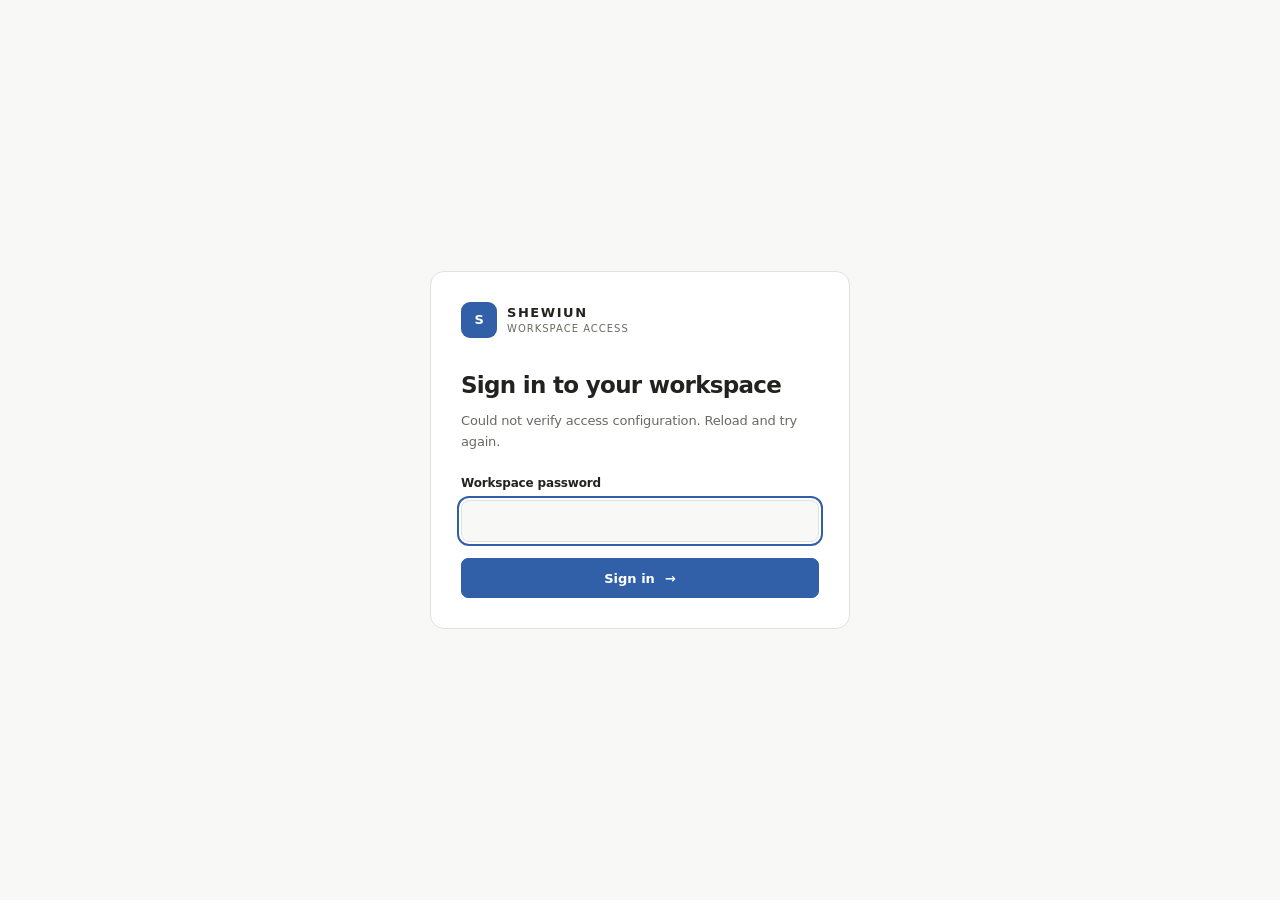
==== commit 7a5b03d0: "Connect animated blue agent to runtime state controller" ====
--- a/static/index.html
+++ b/static/index.html
@@ -48,7 +48,7 @@
           <p>Turn an open question into clear options, risks and next steps.</p>
         </div>
         <section class="workspace-composer panel">
-          <div class="composer-heading"><span class="agent-mascot is-idle" id="main-agent-mascot" aria-label="Shewiun local agent"><i class="mascot-eye"><b></b></i><i class="mascot-eye"><b></b></i><span class="mascot-mouth"></span></span><div><h2>What should your agent work on?</h2><p class="composer-subtitle">Pick an agent, describe the outcome, and keep the result in your Brain.</p></div></div>
+          <div class="composer-heading"><span class="agent-mascot is-idle" id="workspace-mascot" aria-label="Shewiun local agent"><i class="mascot-eye"><b></b></i><i class="mascot-eye"><b></b></i><span class="mascot-mouth"></span></span><div><h2>What should your agent work on?</h2><p class="composer-subtitle">Pick an agent, describe the outcome, and keep the result in your Brain.</p></div></div>
           <div class="agent-dock"><div class="agent-dock-label"><b>Your agents</b><small>Choose an agent for this task</small></div><div class="agent-dock-list" id="agent-dock-list" role="group" aria-label="Choose an agent"></div><button class="agent-add-button" id="add-agent" type="button"><span aria-hidden="true"><svg viewBox="0 0 24 24"><path d="M12 5v14M5 12h14"/></svg></span><b>New agent</b></button></div>
           <form id="workspace-form">
             <textarea id="workspace-prompt" rows="3" maxlength="4000" placeholder="Example: Should we build this in-house or buy a vendor solution? What should we compare?"></textarea>
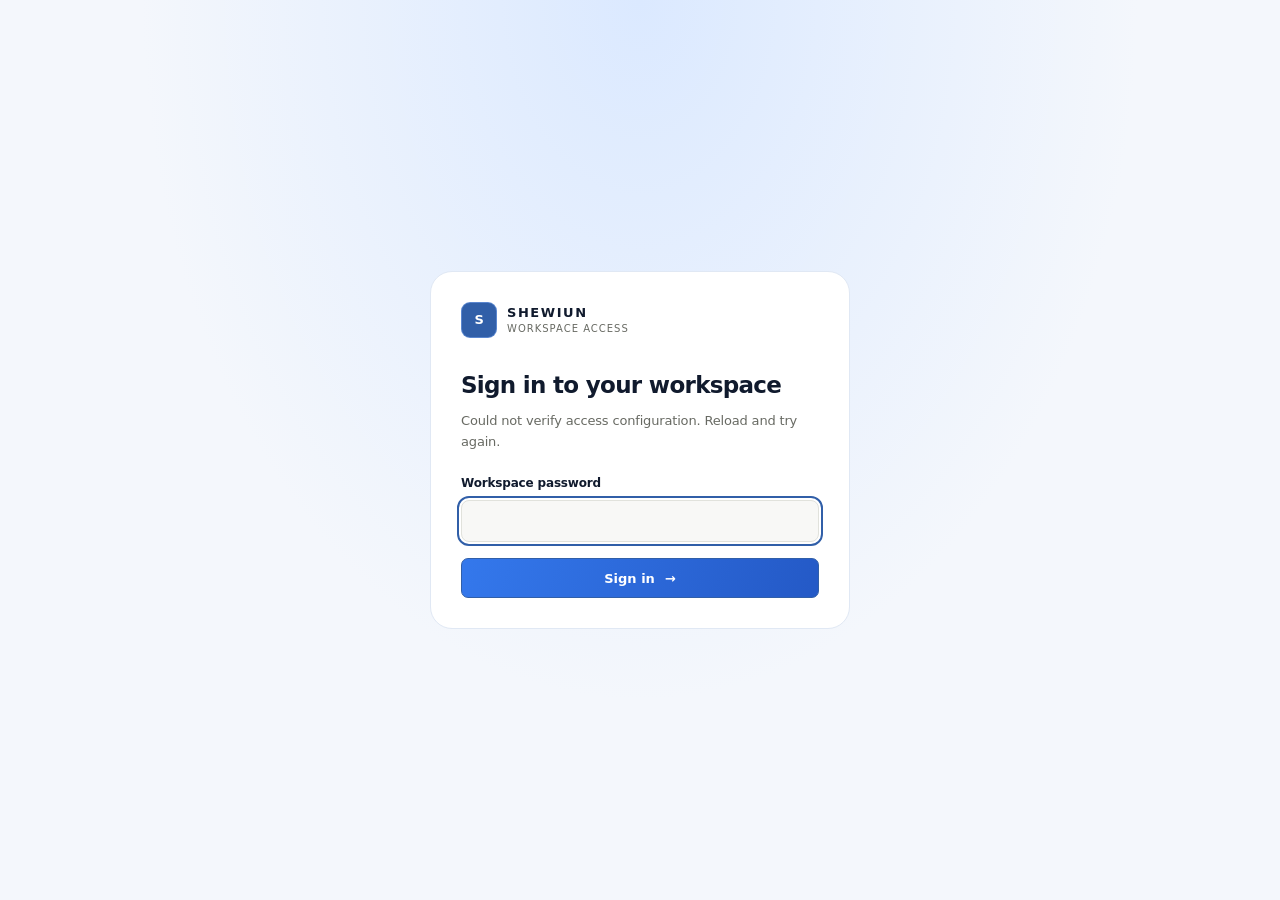
==== commit d1825e6d: "Load refreshed UI and cache-busted runtime bundle" ====
--- a/static/index.html
+++ b/static/index.html
@@ -5,7 +5,7 @@
   <meta name="theme-color" content="#FAF9F6">
   <title>Shewiun CFA — Decision Workspace</title>
   <meta name="description" content="A focused workspace for structured decisions, shared knowledge, agent orchestration and launch readiness.">
-  <link rel="stylesheet" href="/static/style.css"><link rel="stylesheet" href="/static/product-pass.css">
+  <link rel="stylesheet" href="/static/style.css"><link rel="stylesheet" href="/static/product-pass.css"><link rel="stylesheet" href="/static/visual-refresh.css?v=20261021-1">
 </head>
 <body>
 <section class="auth-gate" id="auth-gate" hidden aria-labelledby="auth-title">
@@ -39,13 +39,14 @@
     </div>
   </aside>
   <main class="main">
-    <header class="topbar"><div class="task-title-wrap"><span class="task-title" id="task-title">New task</span></div><div class="top-actions"><button class="icon-button" id="open-command-palette-top" aria-label="Open command palette" title="Search (⌘K)">⌕</button><button class="icon-button" id="export-current" type="button" aria-label="Export current result" title="Export">↗</button><button class="icon-button" id="top-menu" aria-label="More options" title="More">···</button></div></header>
+    <header class="topbar"><div class="task-title-wrap"><span class="task-title" id="task-title">New task</span></div><div class="top-actions"><button class="icon-button" id="open-command-palette-top" aria-label="Open command palette" title="Search (⌘K)"><svg viewBox="0 0 24 24"><circle cx="11" cy="11" r="7"/><path d="m16 16 4 4"/></svg></button><button class="icon-button" id="export-current" type="button" aria-label="Export current result" title="Export"><svg viewBox="0 0 24 24"><path d="M14 3h7v7M21 3 10 14"/><path d="M18 13v6a2 2 0 0 1-2 2H5a2 2 0 0 1-2-2V8a2 2 0 0 1 2-2h6"/></svg></button><button class="icon-button" id="top-menu" aria-label="More options" title="More"><svg viewBox="0 0 24 24"><circle cx="5" cy="12" r="1"/><circle cx="12" cy="12" r="1"/><circle cx="19" cy="12" r="1"/></svg></button></div></header>
     <div class="content">
+      <div id="runtime-alert" class="runtime-alert" role="alert" aria-live="assertive" hidden></div>
       <section class="view active" id="view-overview">
         <div class="workspace-intro">
           <div class="eyebrow">DECISION WORKSPACE</div>
           <h1>What needs a decision?</h1>
-          <p>Turn an open question into clear options, risks and next steps.</p>
+          <p>Choose an agent, add context from your Brain, and turn an open question into a practical next step.</p>
         </div>
         <section class="workspace-composer panel">
           <div class="composer-heading"><span class="agent-mascot is-idle" id="workspace-mascot" aria-label="Shewiun local agent"><i class="mascot-eye"><b></b></i><i class="mascot-eye"><b></b></i><span class="mascot-mouth"></span></span><div><h2>What should your agent work on?</h2><p class="composer-subtitle">Pick an agent, describe the outcome, and keep the result in your Brain.</p></div></div>
@@ -58,7 +59,7 @@
           <div class="example-prompts" id="example-prompts"><span>Start with:</span><button type="button" data-prompt="Should we build this capability in-house or buy a vendor solution?">Build vs. buy</button><button type="button" data-prompt="Assess the risks and launch conditions for a new product.">Launch readiness</button><button type="button" data-prompt="Compare these options and identify the assumptions we need to verify.">Compare options</button></div><div id="workspace-response" class="workspace-response" aria-live="polite" hidden></div><div class="composer-trust">Council responses are recommendations only. No external actions are executed.</div><div class="model-setup" id="model-setup" hidden><div><b>Connect a free-tier model</b><p>Gemini Flash is supported. Create an API key, then add it as <code>GEMINI_API_KEY</code> in Vercel Project Settings → Environment Variables. Keep it server-side.</p><a href="https://aistudio.google.com/apikey" target="_blank" rel="noopener noreferrer">Get a Gemini API key <span aria-hidden="true">↗</span></a></div></div>
         </section>
         <div class="section-heading"><div><div class="eyebrow">YOUR WORKSPACE</div><h2>At a glance</h2></div><span class="subtle">Knowledge and decisions stay connected</span></div>
-        <div class="stat-grid"><article class="stat-card"><div class="stat-top"><span>Active projects</span><span class="stat-icon blue">▦</span></div><strong id="stat-projects">—</strong><small>Track work from idea to delivery</small></article><article class="stat-card"><div class="stat-top"><span>Knowledge entries</span><span class="stat-icon violet">◈</span></div><strong id="stat-brain">—</strong><small>Facts, decisions and assumptions</small></article><article class="stat-card"><div class="stat-top"><span>Available agents</span><span class="stat-icon green">◎</span></div><strong id="stat-agents">—</strong><small>Distinct roles, one shared process</small></article><article class="stat-card"><div class="stat-top"><span>Council sessions</span><span class="stat-icon gold">D</span></div><strong id="stat-councils">—</strong><small>Recommendations you can revisit</small></article></div>
+        <div class="stat-grid"><article class="stat-card"><div class="stat-top"><span>Active projects</span><span class="stat-icon blue" aria-hidden="true"><svg viewBox="0 0 24 24"><rect x="3" y="3" width="7" height="7" rx="1.5"/><rect x="14" y="3" width="7" height="7" rx="1.5"/><rect x="3" y="14" width="7" height="7" rx="1.5"/><rect x="14" y="14" width="7" height="7" rx="1.5"/></svg></span></div><strong id="stat-projects">—</strong><small>Track work from idea to delivery</small></article><article class="stat-card"><div class="stat-top"><span>Knowledge entries</span><span class="stat-icon violet" aria-hidden="true"><svg viewBox="0 0 24 24"><circle cx="5" cy="6" r="2"/><circle cx="18.5" cy="5" r="2"/><circle cx="12" cy="18" r="2"/><path d="m7 6 9.5-1M6.5 7.5l4.5 8.7M14 18h3M18.5 7v8"/></svg></span></div><strong id="stat-brain">—</strong><small>Facts, decisions and assumptions</small></article><article class="stat-card"><div class="stat-top"><span>Available agents</span><span class="stat-icon green" aria-hidden="true"><svg viewBox="0 0 24 24"><rect x="4" y="8" width="16" height="12" rx="3"/><path d="M12 4v4M9 13h.01M15 13h.01M9 17h6"/></svg></span></div><strong id="stat-agents">—</strong><small>Distinct roles, one shared process</small></article><article class="stat-card"><div class="stat-top"><span>Council sessions</span><span class="stat-icon gold" aria-hidden="true"><svg viewBox="0 0 24 24"><path d="M21 11.5a7.5 7.5 0 0 1-7.5 7.5H7l-4 2 1.3-4.2A7.5 7.5 0 1 1 21 11.5Z"/><path d="M8 10h8M8 13.5h5"/></svg></span></div><strong id="stat-councils">—</strong><small>Recommendations you can revisit</small></article></div>
         <div class="two-col"><section class="panel"><div class="panel-heading"><div><h3>Projects</h3><p>Work that moves the system forward</p></div><button class="text-button" data-go="control">View all ↗</button></div><div id="project-list" class="project-list"></div><button class="add-row" id="add-project">＋ Add project</button></section><section class="panel"><div class="panel-heading"><div><h3>Recent activity</h3><p>What has happened in your workspace</p></div><span class="mini-label">LIVE LOG</span></div><div id="activity-list" class="activity-list"></div></section></div>
       </section>
       <section class="view" id="view-council">
@@ -67,15 +68,15 @@
         <section class="panel history-panel"><div class="panel-heading"><div><h3>Previous meetings</h3><p>Your recent council decisions</p></div></div><div id="council-history"></div></section>
       </section>
       <section class="view" id="view-brain">
-        <div class="page-title split-title"><div><div class="eyebrow">SHARED, SOURCE-AWARE CONTEXT</div><h1>CFA <span>Brain</span></h1><p>Knowledge that stays visible, attributable and useful across agents.</p></div><button class="btn primary" id="add-knowledge">＋ Add knowledge</button></div>
-        <div class="brain-banner"><span class="banner-icon">◈</span><div><b>One shared source of truth</b><p>Keep facts, decisions and rules together with the source and confidence level attached.</p></div><span class="banner-count" id="brain-count">0 ENTRIES</span></div>
+        <div class="page-title split-title"><div><div class="eyebrow">SHARED, SOURCE-AWARE CONTEXT</div><h1>CFA <span>Brain</span></h1><p>A linked knowledge base for agents: sources, decisions, confidence and explicit note connections.</p></div><button class="btn primary" id="add-knowledge">＋ Add knowledge</button></div>
+        <div class="brain-banner"><span class="banner-icon">◈</span><div><b>One shared source of truth</b><p>Agents retrieve relevant saved notes on future tasks. Use explicit note links and verify outcomes before adding them to memory.</p></div><span class="banner-count" id="brain-count">0 ENTRIES</span></div>
         <div class="brain-toolbar"><div class="brain-tabs" role="tablist" aria-label="Brain view"><button type="button" class="brain-tab active" data-brain-view="graph" role="tab" aria-selected="true">Graph</button><button type="button" class="brain-tab" data-brain-view="entries" role="tab" aria-selected="false">Entries</button></div><div class="filter-row"><div class="searchbox"><svg viewBox="0 0 24 24" aria-hidden="true"><circle cx="11" cy="11" r="7"/><path d="m16 16 4 4"/></svg><input id="brain-search" placeholder="Search knowledge..."></div><select id="brain-filter"><option value="All">All types</option><option>Fact</option><option>Decision</option><option>Rule</option><option>Hypothesis</option></select></div></div>
         <section class="brain-graph-panel" id="brain-graph-panel"><div class="brain-graph-heading"><div><b>Knowledge graph</b><p>Use <code>[[Entry title]]</code> in an entry to connect related notes.</p></div><span id="brain-graph-count">0 nodes</span></div><div id="brain-graph" class="brain-graph" role="img" aria-label="Interactive knowledge graph"></div></section>
         <div id="brain-list" class="brain-grid" hidden></div>
       </section>
       <section class="view" id="view-control">
         <div class="page-title"><div class="eyebrow">CENTRAL ORCHESTRATION</div><h1>CFA <span>Control</span></h1><p>Understand which agents are available and what role each one plays.</p></div>
-        <div class="control-banner"><div><span class="eyebrow">AGENT REGISTRY</span><h2>One team. Different strengths.</h2><p>Provider-agnostic orchestration is the goal. This MVP shows the control surface; live execution is optional.</p></div><div class="control-count"><strong id="control-count">04</strong><small>AGENT ROLES</small></div></div>
+        <div class="control-banner"><div><span class="eyebrow">AGENT REGISTRY</span><h2>One team. Different strengths.</h2><p>Create named agents with different roles and working rules. The Local Planner works without an API key; connect a model for generative responses.</p></div><div class="control-count"><strong id="control-count">04</strong><small>AGENT ROLES</small></div></div>
         <div id="agent-grid" class="agent-grid"></div>
         <section class="panel"><div class="panel-heading"><div><h3>Projects</h3><p>Current workspaces</p></div><button class="text-button" id="control-add-project">＋ New project</button></div><div id="control-project-list" class="project-list"></div></section>
       </section>
@@ -94,5 +95,5 @@
 <dialog id="project-dialog" class="modal"><form method="dialog" id="project-form"><div class="modal-head"><div><div class="eyebrow">WORKSPACE</div><h2>New project</h2></div><button class="icon-button" value="cancel" aria-label="Close">×</button></div><label for="project-name">Project name</label><input id="project-name" required maxlength="100" placeholder="e.g. Agent onboarding"><label for="project-description">Description</label><textarea id="project-description" rows="3" maxlength="1000" placeholder="What are you trying to achieve?"></textarea><div class="modal-actions"><button class="btn secondary" value="cancel">Cancel</button><button class="btn primary" id="save-project" value="default">Create project</button></div></form></dialog>
 <dialog id="brain-dialog" class="modal"><form method="dialog" id="brain-form"><div class="modal-head"><div><div class="eyebrow">CFA BRAIN</div><h2>Add knowledge</h2></div><button class="icon-button" value="cancel" aria-label="Close">×</button></div><label for="knowledge-title">Title</label><input id="knowledge-title" required maxlength="140" placeholder="Short, specific title"><label for="knowledge-content">Knowledge</label><textarea id="knowledge-content" rows="4" required maxlength="5000" placeholder="Write a fact, decision, rule or hypothesis. Link notes with [[Entry title]]."></textarea><div class="form-two"><div><label for="knowledge-kind">Type</label><select id="knowledge-kind"><option>Fact</option><option>Decision</option><option>Rule</option><option>Hypothesis</option></select></div><div><label for="knowledge-confidence">Confidence: <span id="confidence-value">80</span>%</label><input id="knowledge-confidence" type="range" min="0" max="100" value="80"></div></div><label for="knowledge-source">Source</label><input id="knowledge-source" required maxlength="200" value="User input"><div class="modal-actions"><button class="btn secondary" value="cancel">Cancel</button><button class="btn primary" id="save-knowledge" value="default">Save entry</button></div></form></dialog>
 <dialog id="agent-dialog" class="modal agent-dialog"><form method="dialog" id="agent-form"><div class="modal-head"><div><div class="eyebrow">AGENT BUILDER</div><h2>Create an agent</h2></div><button class="icon-button" value="cancel" aria-label="Close">×</button></div><p class="modal-intro">Give it a clear job. Without an API key, your agent uses the free local planning engine; with Gemini configured, custom agents can use the model.</p><label for="agent-name">Agent name</label><input id="agent-name" required minlength="2" maxlength="48" placeholder="e.g. Customer Researcher"><label for="agent-role">Role</label><input id="agent-role" required minlength="3" maxlength="120" placeholder="e.g. Customer interviews and insight synthesis"><label for="agent-instructions">Working rules (optional)</label><textarea id="agent-instructions" rows="3" maxlength="1200" placeholder="What should this agent prioritize, avoid, and produce?"></textarea><label for="agent-icon">Icon</label><select id="agent-icon"><option value="compass">Compass · research and direction</option><option value="shield-check">Shield · risk and review</option><option value="wrench">Wrench · build and delivery</option><option value="book-open">Book · knowledge and writing</option><option value="chart-no-axes-combined">Chart · analysis</option><option value="search">Search · investigation</option><option value="workflow">Workflow · operations</option><option value="bot">Bot · general assistant</option></select><p class="form-error" id="agent-form-error" role="alert" hidden></p><div class="modal-actions"><button class="btn secondary" value="cancel">Cancel</button><button class="btn primary" id="save-agent" value="default">Create agent</button></div></form></dialog>
-<dialog id="command-palette" class="command-palette"><form method="dialog"><label class="palette-search"><span>⌕</span><input id="palette-query" autocomplete="off" placeholder="Search actions and workspace…"><button value="cancel" aria-label="Close">Esc</button></label></form><div class="palette-items" id="palette-items"><button type="button" data-action="new-task">New task <kbd>↵</kbd></button><button type="button" data-action="council">Open Council</button><button type="button" data-action="brain">Open Brain</button><button type="button" data-action="control">Open Control</button><button type="button" data-action="security">Open Security</button><button type="button" data-action="theme">Toggle theme</button><button type="button" data-action="export">Export current result</button></div></dialog><script src="/static/app.js" defer></script>
+<dialog id="command-palette" class="command-palette"><form method="dialog"><label class="palette-search"><span>⌕</span><input id="palette-query" autocomplete="off" placeholder="Search actions and workspace…"><button value="cancel" aria-label="Close">Esc</button></label></form><div class="palette-items" id="palette-items"><button type="button" data-action="new-task">New task <kbd>↵</kbd></button><button type="button" data-action="council">Open Council</button><button type="button" data-action="brain">Open Brain</button><button type="button" data-action="control">Open Control</button><button type="button" data-action="security">Open Security</button><button type="button" data-action="theme">Toggle theme</button><button type="button" data-action="export">Export current result</button></div></dialog><script src="/static/app.js?v=20261021-1" defer></script>
 </body></html>
--- a/static/product-pass.css
+++ b/static/product-pass.css
@@ -1 +1,9 @@
-.nav-item>span{display:inline-flex;align-items:center;justify-content:center;width:18px;height:18px}.nav-item>span svg,.agent-symbol svg,.agent-dock-chip svg{width:18px;height:18px;fill:none;stroke:currentColor;stroke-width:1.7;stroke-linecap:round;stroke-linejoin:round}.composer-heading{display:flex;align-items:center;gap:14px}.agent-mascot{position:relative;display:flex;flex:0 0 46px;width:46px;height:43px;align-items:center;justify-content:center;gap:6px;border-radius:15px;background:#2878e5;box-shadow:inset 0 -4px 0 #1556b5}.agent-mascot.is-idle{animation:agent-float 3s ease-in-out infinite}.agent-mascot.is-working{animation:agent-float .7s ease-in-out infinite}@keyframes agent-float{0%,100%{transform:translateY(0)}50%{transform:translateY(-3px)}}.agent-mascot .mascot-eye{width:8px;height:10px;border-radius:5px;background:#fff}.agent-mascot .mascot-eye b{display:block;margin:3px;width:3px;height:4px;border-radius:50%;background:#193d76}.agent-mascot .mascot-mouth{position:absolute;bottom:7px;left:50%;width:7px;height:3px;border-radius:0 0 5px 5px;background:#dceaff;transform:translateX(-50%)}.agent-dock{display:flex;align-items:center;gap:10px;flex-wrap:wrap;margin:15px 0;padding:11px;border:1px solid var(--hairline);border-radius:12px;background:var(--surface-2)}.agent-dock-label{display:grid;gap:3px;min-width:110px}.agent-dock-label b{font-size:11px}.agent-dock-label small{font-size:10px;color:var(--text-3)}.agent-dock-list{display:flex;align-items:center;gap:7px;flex:1;min-width:0;overflow-x:auto}.agent-dock-chip{display:flex;align-items:center;gap:7px;flex:0 0 auto;border:1px solid var(--hairline);border-radius:999px;padding:7px 10px;background:var(--surface);color:var(--text-2);font-size:11px;cursor:pointer;white-space:nowrap}.agent-dock-chip[aria-pressed=true]{border-color:#8bb7f5;background:#eaf3ff;color:#174f9a}.agent-add-button{display:flex;align-items:center;gap:6px;border:1px dashed var(--hairline);border-radius:9px;background:transparent;color:var(--text-2);padding:8px 10px;font-size:11px;cursor:pointer}.agent-symbol{display:grid;place-items:center}.agent-card{position:relative}.agent-delete{position:absolute;top:12px;right:12px}.brain-toolbar{display:flex;align-items:center;justify-content:space-between;gap:14px;margin:18px 0 10px}.brain-tabs{display:flex;gap:4px;padding:4px;border:1px solid var(--hairline);border-radius:9px;background:var(--surface-2)}.brain-tab{border:0;border-radius:6px;padding:7px 12px;background:transparent;color:var(--text-2);font-size:11px;cursor:pointer}.brain-tab.active{background:var(--surface);color:var(--text)}.brain-toolbar .filter-row{margin:0;flex:1;max-width:550px}.brain-graph-panel{border:1px solid var(--hairline);border-radius:12px;background:var(--surface);overflow:hidden;margin-bottom:16px}.brain-graph-heading{display:flex;align-items:center;justify-content:space-between;padding:14px 17px;border-bottom:1px solid var(--hairline)}.brain-graph-heading p{font-size:10px;color:var(--text-3);margin:5px 0 0}.brain-graph{height:340px;overflow:hidden;background-image:radial-gradient(var(--hairline) .7px,transparent .7px);background-size:20px 20px}.brain-graph svg{width:100%;height:100%}.brain-edge{stroke:#b9c5d7;stroke-width:1.25}.brain-node{cursor:pointer}.brain-node circle{fill:var(--surface);stroke:#7da8e4;stroke-width:1.5}.brain-node text{font:500 11px system-ui,sans-serif;fill:var(--text);pointer-events:none}.brain-node:hover circle{fill:#eaf3ff;stroke:#2878e5;stroke-width:2.5}.brain-graph-empty{height:100%;display:grid;place-content:center;text-align:center;padding:24px;color:var(--text-3)}.workspace-answer{white-space:pre-wrap;line-height:1.8}.response-actions{display:flex;gap:8px;margin-top:12px}@media(max-width:760px){.agent-dock-label{width:100%}.agent-dock-list{flex-basis:100%;order:2}.agent-add-button{margin-left:auto}.brain-toolbar{align-items:stretch;flex-direction:column}.brain-toolbar .filter-row{max-width:none}.brain-graph{height:300px}}@media(prefers-reduced-motion:reduce){.agent-mascot{animation:none}}+.nav-item>span{display:inline-flex;align-items:center;justify-content:center;width:18px;height:18px}.nav-item>span svg,.agent-symbol svg,.agent-dock-chip svg{width:18px;height:18px;fill:none;stroke:currentColor;stroke-width:1.7;stroke-linecap:round;stroke-linejoin:round}.composer-heading{display:flex;align-items:center;gap:14px}.agent-mascot{position:relative;display:flex;flex:0 0 46px;width:46px;height:43px;align-items:center;justify-content:center;gap:6px;border-radius:15px;background:#2878e5;box-shadow:inset 0 -4px 0 #1556b5}.agent-mascot.is-idle{animation:agent-float 3s ease-in-out infinite}.agent-mascot.is-working{animation:agent-float .7s ease-in-out infinite}@keyframes agent-float{0%,100%{transform:translateY(0)}50%{transform:translateY(-3px)}}.agent-mascot .mascot-eye{width:8px;height:10px;border-radius:5px;background:#fff}.agent-mascot .mascot-eye b{display:block;margin:3px;width:3px;height:4px;border-radius:50%;background:#193d76}.agent-mascot .mascot-mouth{position:absolute;bottom:7px;left:50%;width:7px;height:3px;border-radius:0 0 5px 5px;background:#dceaff;transform:translateX(-50%)}.agent-dock{display:flex;align-items:center;gap:10px;flex-wrap:wrap;margin:15px 0;padding:11px;border:1px solid var(--hairline);border-radius:12px;background:var(--surface-2)}.agent-dock-label{display:grid;gap:3px;min-width:110px}.agent-dock-label b{font-size:11px}.agent-dock-label small{font-size:10px;color:var(--text-3)}.agent-dock-list{display:flex;align-items:center;gap:7px;flex:1;min-width:0;overflow-x:auto}.agent-dock-chip{display:flex;align-items:center;gap:7px;flex:0 0 auto;border:1px solid var(--hairline);border-radius:999px;padding:7px 10px;background:var(--surface);color:var(--text-2);font-size:11px;cursor:pointer;white-space:nowrap}.agent-dock-chip[aria-pressed=true]{border-color:#8bb7f5;background:#eaf3ff;color:#174f9a}.agent-add-button{display:flex;align-items:center;gap:6px;border:1px dashed var(--hairline);border-radius:9px;background:transparent;color:var(--text-2);padding:8px 10px;font-size:11px;cursor:pointer}.agent-symbol{display:grid;place-items:center}.agent-card{position:relative}.agent-delete{position:absolute;top:12px;right:12px}.brain-toolbar{display:flex;align-items:center;justify-content:space-between;gap:14px;margin:18px 0 10px}.brain-tabs{display:flex;gap:4px;padding:4px;border:1px solid var(--hairline);border-radius:9px;background:var(--surface-2)}.brain-tab{border:0;border-radius:6px;padding:7px 12px;background:transparent;color:var(--text-2);font-size:11px;cursor:pointer}.brain-tab.active{background:var(--surface);color:var(--text)}.brain-toolbar .filter-row{margin:0;flex:1;max-width:550px}.brain-graph-panel{border:1px solid var(--hairline);border-radius:12px;background:var(--surface);overflow:hidden;margin-bottom:16px}.brain-graph-heading{display:flex;align-items:center;justify-content:space-between;padding:14px 17px;border-bottom:1px solid var(--hairline)}.brain-graph-heading p{font-size:10px;color:var(--text-3);margin:5px 0 0}.brain-graph{height:340px;overflow:hidden;background-image:radial-gradient(var(--hairline) .7px,transparent .7px);background-size:20px 20px}.brain-graph svg{width:100%;height:100%}.brain-edge{stroke:#b9c5d7;stroke-width:1.25}.brain-node{cursor:pointer}.brain-node circle{fill:var(--surface);stroke:#7da8e4;stroke-width:1.5}.brain-node text{font:500 11px system-ui,sans-serif;fill:var(--text);pointer-events:none}.brain-node:hover circle{fill:#eaf3ff;stroke:#2878e5;stroke-width:2.5}.brain-graph-empty{height:100%;display:grid;place-content:center;text-align:center;padding:24px;color:var(--text-3)}.workspace-answer{white-space:pre-wrap;line-height:1.8}.response-actions{display:flex;gap:8px;margin-top:12px}@media(max-width:760px){.agent-dock-label{width:100%}.agent-dock-list{flex-basis:100%;order:2}.agent-add-button{margin-left:auto}.brain-toolbar{align-items:stretch;flex-direction:column}.brain-toolbar .filter-row{max-width:none}.brain-graph{height:300px}}@media(prefers-reduced-motion:reduce){.agent-mascot{animation:none}}
+.icon-button svg,.sidebar-search svg,.brand-mark svg,.avatar svg,.theme-toggle svg,.banner-icon svg,.sidebar-new-task svg,.role-avatar svg{width:18px;height:18px;fill:none;stroke:currentColor;stroke-width:1.7;stroke-linecap:round;stroke-linejoin:round}
+.sidebar-search{display:flex;align-items:center;gap:8px}.sidebar-search svg{width:15px;height:15px;flex:0 0 15px}.sidebar-search span{flex:1;text-align:left}
+.brand-mark svg{width:24px;height:24px}.avatar svg{width:17px;height:17px}.theme-toggle svg{width:16px;height:16px}.banner-icon svg{width:23px;height:23px}.sidebar-new-task svg{width:17px;height:17px}
+.role-avatar{display:grid;place-items:center}
+
+.project-symbol svg,.activity-mark svg,.message-avatar svg,.round-icon svg,.stat-icon svg{width:18px;height:18px;fill:none;stroke:currentColor;stroke-width:1.7;stroke-linecap:round;stroke-linejoin:round}.message-avatar,.round-icon,.project-symbol,.activity-mark{display:grid;place-items:center}
+
+[hidden]{display:none!important}
--- a/static/visual-refresh.css
+++ b/static/visual-refresh.css
@@ -0,0 +1,34 @@
+/* Shewiun visual refresh — bold product surface, not a cosmetic patch */
+:root{--navy:#0a1020;--navy2:#121d34;--ink:#101a2d;--muted:#69758a;--cream:#f3f6fb;--paper:#fff;--line:#dfe6f1;--blue:#8db8ff;--blue-dark:#245fd1;--mint:#a8ead2;--violet:#c7b8ff;--gold:#f2d18d;--shadow:0 18px 55px rgba(20,42,82,.08)}
+body{background:radial-gradient(ellipse at 80% -10%,#dce9ff 0,transparent 32%),#f4f7fc;color:#101a2d;font-family:Inter,'DM Sans',system-ui,sans-serif}
+.sidebar{background:linear-gradient(180deg,#0a1020 0%,#101a30 100%);width:264px;padding:27px 17px 20px;box-shadow:8px 0 32px #0b18300a}
+.brand{padding-bottom:31px}.brand-mark{background:linear-gradient(145deg,#4288ff,#2855ba);border:1px solid #8db8ff70;box-shadow:0 8px 22px #2468dd35;border-radius:13px}
+.brand b{letter-spacing:2.8px}.sidebar-new-task{border:1px solid #5d8fe8;background:linear-gradient(110deg,#3478ec,#2256c7);color:white;box-shadow:0 9px 24px #2468dd35;border-radius:11px;padding:12px 13px;font-weight:700}
+.sidebar-new-task kbd{background:#ffffff20;border:1px solid #ffffff32;color:#fff}
+.workspace-label{margin-top:26px}.sidebar-search{border:1px solid #ffffff18;background:#ffffff08;border-radius:10px;padding:11px 10px;margin-bottom:19px;color:#d5deef}.sidebar-search kbd{color:#9baac4}
+.sidebar nav{gap:7px}.nav-item{padding:12px 13px;border-radius:11px;gap:12px;color:#a6b5cf}.nav-item.active{background:linear-gradient(100deg,#eaf1ff,#d9e7ff);color:#17438f;box-shadow:inset 3px 0 #4e8cff}.nav-item:hover{background:#ffffff12}
+.system-card{border-radius:12px;background:#ffffff08;border-color:#ffffff15;padding:14px}.user-row{padding-top:18px}.avatar{background:linear-gradient(145deg,#d8e7ff,#a7c6ff);color:#183f85}
+.main{margin-left:264px;width:calc(100% - 264px)}.topbar{height:70px;background:#ffffffc9;border-color:#e2e9f3;padding:0 clamp(22px,3vw,48px)}.task-title{font-weight:700;color:#34425a}
+.content{max-width:1580px;padding:clamp(20px,3vw,46px) clamp(18px,3vw,48px) 32px}
+.workspace-intro{padding:8px 2px 27px;max-width:840px}.workspace-intro .eyebrow,.page-title .eyebrow{color:#4775bd;letter-spacing:2.2px;font-size:10px}.workspace-intro h1,.page-title h1{font-size:clamp(36px,4.1vw,54px);line-height:1.02;letter-spacing:-2.5px;margin:15px 0 14px;font-weight:800;color:#101a2d}.workspace-intro p,.page-title>p{font-size:15px;line-height:1.7;color:#68768c;max-width:620px}
+.panel{background:#fff;border:1px solid #e1e8f2;border-radius:19px;box-shadow:0 12px 40px #1c37600b}
+.workspace-composer{padding:clamp(20px,3vw,34px);border-color:#dbe5f3;box-shadow:0 22px 65px #204b8810;position:relative;overflow:hidden}
+.workspace-composer:before{content:"";position:absolute;left:0;top:0;width:100%;height:4px;background:linear-gradient(90deg,#367af0,#83b8ff 45%,#a8ead2)}
+.composer-heading{gap:17px;margin-bottom:21px}.agent-mascot{width:52px;height:50px;flex-basis:52px;border-radius:17px;background:linear-gradient(145deg,#4a95ff,#245ac7);box-shadow:inset 0 -4px 0 #1a4ca9,0 9px 22px #2f74e52e}
+.composer-heading h2{font-size:20px;letter-spacing:-.5px;margin:0 0 6px}.composer-heading p{font-size:12px;color:#77849a}
+.agent-dock{border:1px solid #e0e8f4;background:#f7f9fd;border-radius:13px;padding:13px;margin:20px 0}.agent-dock-label b{font-size:12px}.agent-dock-chip{border-color:#dce5f3;background:white;padding:9px 12px;font-weight:650;transition:all .16s}.agent-dock-chip:hover{border-color:#8bb7f5;transform:translateY(-1px)}.agent-dock-chip[aria-pressed=true]{background:#e9f1ff;border-color:#6d9cf2;color:#1c54ae;box-shadow:0 4px 12px #2868d812}.agent-add-button{background:#fff;border-color:#b9ccec;color:#275db4;padding:9px 12px}
+#workspace-prompt{min-height:130px;border:1px solid #dce5f1;border-radius:13px;background:#fbfcff;padding:18px 19px;font-size:15px;line-height:1.7;color:#17243a;resize:vertical}#workspace-prompt:focus{outline:3px solid #8db8ff40;border-color:#6d9cf2;background:#fff}
+.composer-footer{margin-top:13px;gap:14px}.composer-hint{font-size:11px;color:#697891}.btn{border-radius:10px;padding:12px 16px;font-size:12px;transition:transform .18s,box-shadow .18s,filter .18s}.btn.primary{background:linear-gradient(110deg,#3478ec,#2459c6);color:white;box-shadow:0 8px 20px #2768d52b}.btn.primary:hover{box-shadow:0 12px 25px #2768d53d}.btn.secondary{border:1px solid #dce5f1;background:#fff;color:#3c4c65}
+.workspace-response{border:1px solid #cfe0fa;border-radius:16px;background:linear-gradient(145deg,#fff,#f6f9ff);padding:23px;margin-top:20px}
+.panel-heading{padding-bottom:16px;border-bottom-color:#e7edf5}.panel-heading h3{font-size:15px;letter-spacing:-.25px}.panel-heading p{color:#7a879b}.project-row,.activity-row,.history-row{border-color:#e8edf5;padding:14px 0}.project-symbol,.activity-mark,.round-icon{border:1px solid #e0e8f5;background:#f4f7fd;border-radius:10px}
+.stat-card,.metric-card{border:1px solid #e2e9f3;background:#fff;border-radius:15px;box-shadow:0 8px 24px #203a6208}
+.brain-graph-panel,.brain-card,.agent-card,.message-card{border:1px solid #e1e8f2;border-radius:15px;box-shadow:0 9px 28px #203a6208}
+.brain-graph{background-image:radial-gradient(#dbe4f2 .8px,transparent .8px);background-size:22px 22px}
+.brain-node circle{fill:#fff;stroke:#6c9bf0}.brain-node:hover circle{fill:#eaf2ff}
+.footer{color:#8490a3;border-top:1px solid #e1e8f2;margin-top:28px;padding-top:16px}
+.modal,.command-palette{border:1px solid #dbe5f2;border-radius:19px;box-shadow:0 28px 100px #0c1b3540}
+input,textarea,select{border-color:#dbe4f0;border-radius:9px}
+.auth-gate{background:radial-gradient(ellipse at 50% 0,#dbe9ff,transparent 55%),#f4f7fc}.auth-panel{border:1px solid #e0e8f4;border-radius:22px;box-shadow:0 30px 90px #17366518}
+@media(max-width:900px){.sidebar{width:220px}.main{margin-left:220px;width:calc(100% - 220px)}.workspace-intro h1{font-size:38px}}
+@media(max-width:760px){.sidebar{width:100%;position:relative;inset:auto;min-height:auto;padding:14px}.brand{padding-bottom:15px}.sidebar-bottom{margin-top:20px}.main{margin-left:0;width:100%}.app-shell{display:block}.content{padding:18px 14px 26px}.topbar{padding:0 16px}.workspace-intro h1{font-size:36px}.workspace-composer{padding:18px}.composer-footer{align-items:stretch;flex-direction:column}.composer-footer .btn{width:100%}.agent-dock{align-items:flex-start}.agent-dock-list{max-width:100%}}
+@media(prefers-reduced-motion:reduce){*,*:before,*:after{scroll-behavior:auto!important;animation-duration:.01ms!important;transition-duration:.01ms!important}}
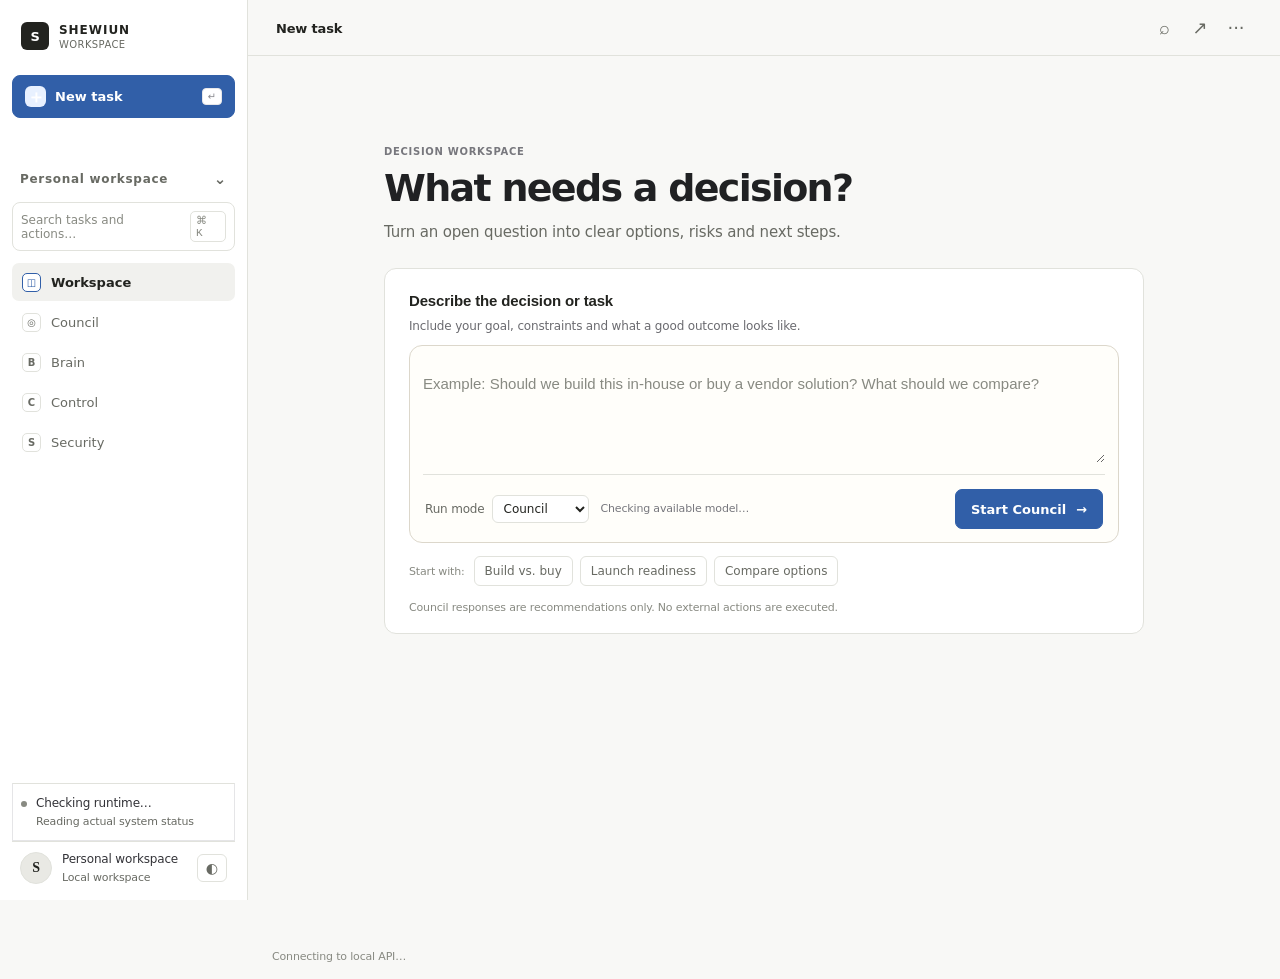
==== commit c659b60e: "Restore repository tree and verify the exact uploaded platform ZIP" ====
--- a/static/index.html
+++ b/static/index.html
@@ -5,87 +5,70 @@
   <meta name="theme-color" content="#FAF9F6">
   <title>Shewiun CFA — Decision Workspace</title>
   <meta name="description" content="A focused workspace for structured decisions, shared knowledge, agent orchestration and launch readiness.">
-  <link rel="stylesheet" href="/static/style.css"><link rel="stylesheet" href="/static/product-pass.css"><link rel="stylesheet" href="/static/visual-refresh.css?v=20261021-1">
+  <link rel="stylesheet" href="/static/style.css">
 </head>
 <body>
-<section class="auth-gate" id="auth-gate" hidden aria-labelledby="auth-title">
-  <div class="auth-panel">
-    <div class="auth-brand"><span class="brand-mark">S</span><span><b>SHEWIUN</b><small>WORKSPACE ACCESS</small></span></div>
-    <h1 id="auth-title">Sign in to your workspace</h1>
-    <p id="auth-description">Your workspace is protected. Sign in to continue.</p>
-    <form id="auth-form">
-      <label for="auth-password">Workspace password</label>
-      <input id="auth-password" type="password" autocomplete="current-password" minlength="16" required>
-      <button class="btn primary" id="auth-submit" type="submit">Sign in <span aria-hidden="true">→</span></button>
-      <p class="auth-error" id="auth-error" role="alert" hidden></p>
-    </form>
-    <p class="auth-setup" id="auth-setup" hidden>Authentication is not configured. In Vercel Project Settings → Environment Variables, set <code>CFA_ACCESS_PASSWORD</code> (16+ characters) and <code>CFA_SESSION_SECRET</code> (32+ random characters), then redeploy.</p>
-  </div>
-</section>
-<div class="app-shell" id="app-shell">
+<div class="app-shell">
   <aside class="sidebar">
     <a class="brand" href="#"><span class="brand-mark">S</span><span><b>SHEWIUN</b><small>WORKSPACE</small></span></a>
     <button class="sidebar-new-task" id="sidebar-new-task" type="button"><span>＋</span> New task <kbd>↵</kbd></button><div class="workspace-label">Personal workspace <span aria-hidden="true">⌄</span></div><button class="sidebar-search" id="open-command-palette" type="button"><span>Search tasks and actions…</span><kbd>⌘ K</kbd></button>
     <nav id="nav">
-      <button class="nav-item active" data-view="overview"><span aria-hidden="true"><svg viewBox="0 0 24 24"><rect x="3" y="3" width="7" height="7" rx="1.5"/><rect x="14" y="3" width="7" height="7" rx="1.5"/><rect x="3" y="14" width="7" height="7" rx="1.5"/><rect x="14" y="14" width="7" height="7" rx="1.5"/></svg></span> Workspace</button>
-      <button class="nav-item" data-view="council"><span aria-hidden="true"><svg viewBox="0 0 24 24"><path d="M21 11.5a7.5 7.5 0 0 1-7.5 7.5H7l-4 2 1.3-4.2A7.5 7.5 0 1 1 21 11.5Z"/><path d="M8 10h8M8 13.5h5"/></svg></span> Council</button>
-      <button class="nav-item" data-view="brain"><span aria-hidden="true"><svg viewBox="0 0 24 24"><circle cx="5" cy="6" r="2"/><circle cx="18.5" cy="5" r="2"/><circle cx="12" cy="18" r="2"/><circle cx="19" cy="17" r="2"/><path d="m7 6 9.5-1M6.5 7.5l4.5 8.7M14 18h3M18.5 7v8"/></svg></span> Brain</button>
-      <button class="nav-item" data-view="control"><span aria-hidden="true"><svg viewBox="0 0 24 24"><path d="M4 5h6M14 5h6M10 5v0M4 12h3M11 12h9M7 12v0M4 19h10M18 19h2M14 19v0"/><circle cx="12" cy="5" r="2"/><circle cx="9" cy="12" r="2"/><circle cx="16" cy="19" r="2"/></svg></span> Control</button>
-      <button class="nav-item" data-view="security"><span aria-hidden="true"><svg viewBox="0 0 24 24"><path d="M12 22s8-4 8-11V5l-8-3-8 3v6c0 7 8 11 8 11Z"/><path d="m9 12 2 2 4-4"/></svg></span> Security</button>
+      <button class="nav-item active" data-view="overview"><span>◫</span> Workspace</button>
+      <button class="nav-item" data-view="council"><span>◎</span> Council</button>
+      <button class="nav-item" data-view="brain"><span aria-hidden="true">B</span> Brain</button>
+      <button class="nav-item" data-view="control"><span aria-hidden="true">C</span> Control</button>
+      <button class="nav-item" data-view="security"><span aria-hidden="true">S</span> Security</button>
     </nav>
     <div class="sidebar-bottom">
       <div class="system-card" id="system-status" aria-live="polite"><span class="status-pip"></span><div><b id="health-title">Checking runtime…</b><small id="mode-label">Reading actual system status</small></div></div>
-      <div class="user-row"><div class="avatar">S</div><div><b>Personal workspace</b><small>Private workspace</small></div><button class="theme-toggle" id="theme-toggle" type="button" aria-label="Toggle theme">◐</button></div><button class="auth-logout" id="auth-logout" type="button" hidden>Sign out</button>
+      <div class="user-row"><div class="avatar">S</div><div><b>Personal workspace</b><small>Local workspace</small></div><button class="theme-toggle" id="theme-toggle" type="button" aria-label="Toggle theme">◐</button></div>
     </div>
   </aside>
   <main class="main">
-    <header class="topbar"><div class="task-title-wrap"><span class="task-title" id="task-title">New task</span></div><div class="top-actions"><button class="icon-button" id="open-command-palette-top" aria-label="Open command palette" title="Search (⌘K)"><svg viewBox="0 0 24 24"><circle cx="11" cy="11" r="7"/><path d="m16 16 4 4"/></svg></button><button class="icon-button" id="export-current" type="button" aria-label="Export current result" title="Export"><svg viewBox="0 0 24 24"><path d="M14 3h7v7M21 3 10 14"/><path d="M18 13v6a2 2 0 0 1-2 2H5a2 2 0 0 1-2-2V8a2 2 0 0 1 2-2h6"/></svg></button><button class="icon-button" id="top-menu" aria-label="More options" title="More"><svg viewBox="0 0 24 24"><circle cx="5" cy="12" r="1"/><circle cx="12" cy="12" r="1"/><circle cx="19" cy="12" r="1"/></svg></button></div></header>
+    <header class="topbar"><div class="task-title-wrap"><span class="task-title" id="task-title">New task</span></div><div class="top-actions"><button class="icon-button" id="open-command-palette-top" aria-label="Open command palette" title="Search (⌘K)">⌕</button><button class="icon-button" id="export-current" type="button" aria-label="Export current result" title="Export">↗</button><button class="icon-button" id="top-menu" aria-label="More options" title="More">···</button></div></header>
     <div class="content">
-      <div id="runtime-alert" class="runtime-alert" role="alert" aria-live="assertive" hidden></div>
       <section class="view active" id="view-overview">
         <div class="workspace-intro">
           <div class="eyebrow">DECISION WORKSPACE</div>
           <h1>What needs a decision?</h1>
-          <p>Choose an agent, add context from your Brain, and turn an open question into a practical next step.</p>
+          <p>Turn an open question into clear options, risks and next steps.</p>
         </div>
         <section class="workspace-composer panel">
-          <div class="composer-heading"><span class="agent-mascot is-idle" id="workspace-mascot" aria-label="Shewiun local agent"><i class="mascot-eye"><b></b></i><i class="mascot-eye"><b></b></i><span class="mascot-mouth"></span></span><div><h2>What should your agent work on?</h2><p class="composer-subtitle">Pick an agent, describe the outcome, and keep the result in your Brain.</p></div></div>
-          <div class="agent-dock"><div class="agent-dock-label"><b>Your agents</b><small>Choose an agent for this task</small></div><div class="agent-dock-list" id="agent-dock-list" role="group" aria-label="Choose an agent"></div><button class="agent-add-button" id="add-agent" type="button"><span aria-hidden="true"><svg viewBox="0 0 24 24"><path d="M12 5v14M5 12h14"/></svg></span><b>New agent</b></button></div>
+          <div class="composer-heading"><div><h2>Describe the decision or task</h2><p class="composer-subtitle">Include your goal, constraints and what a good outcome looks like.</p></div></div>
           <form id="workspace-form">
             <textarea id="workspace-prompt" rows="3" maxlength="4000" placeholder="Example: Should we build this in-house or buy a vendor solution? What should we compare?"></textarea>
-            <div class="composer-footer"><span class="composer-hint" id="composer-status">Checking available model…</span><button class="btn primary" id="workspace-send" type="submit">Run selected agent <span aria-hidden="true">→</span></button></div>
+            <div class="composer-footer"><label class="mode-select" for="workspace-mode">Run mode <select id="workspace-mode"><option value="council">Council</option></select></label><span class="composer-hint" id="composer-status">Checking available model…</span><button class="btn primary" id="workspace-send" type="submit">Start Council <span aria-hidden="true">→</span></button></div>
           </form>
           
           <div class="example-prompts" id="example-prompts"><span>Start with:</span><button type="button" data-prompt="Should we build this capability in-house or buy a vendor solution?">Build vs. buy</button><button type="button" data-prompt="Assess the risks and launch conditions for a new product.">Launch readiness</button><button type="button" data-prompt="Compare these options and identify the assumptions we need to verify.">Compare options</button></div><div id="workspace-response" class="workspace-response" aria-live="polite" hidden></div><div class="composer-trust">Council responses are recommendations only. No external actions are executed.</div><div class="model-setup" id="model-setup" hidden><div><b>Connect a free-tier model</b><p>Gemini Flash is supported. Create an API key, then add it as <code>GEMINI_API_KEY</code> in Vercel Project Settings → Environment Variables. Keep it server-side.</p><a href="https://aistudio.google.com/apikey" target="_blank" rel="noopener noreferrer">Get a Gemini API key <span aria-hidden="true">↗</span></a></div></div>
         </section>
         <div class="section-heading"><div><div class="eyebrow">YOUR WORKSPACE</div><h2>At a glance</h2></div><span class="subtle">Knowledge and decisions stay connected</span></div>
-        <div class="stat-grid"><article class="stat-card"><div class="stat-top"><span>Active projects</span><span class="stat-icon blue" aria-hidden="true"><svg viewBox="0 0 24 24"><rect x="3" y="3" width="7" height="7" rx="1.5"/><rect x="14" y="3" width="7" height="7" rx="1.5"/><rect x="3" y="14" width="7" height="7" rx="1.5"/><rect x="14" y="14" width="7" height="7" rx="1.5"/></svg></span></div><strong id="stat-projects">—</strong><small>Track work from idea to delivery</small></article><article class="stat-card"><div class="stat-top"><span>Knowledge entries</span><span class="stat-icon violet" aria-hidden="true"><svg viewBox="0 0 24 24"><circle cx="5" cy="6" r="2"/><circle cx="18.5" cy="5" r="2"/><circle cx="12" cy="18" r="2"/><path d="m7 6 9.5-1M6.5 7.5l4.5 8.7M14 18h3M18.5 7v8"/></svg></span></div><strong id="stat-brain">—</strong><small>Facts, decisions and assumptions</small></article><article class="stat-card"><div class="stat-top"><span>Available agents</span><span class="stat-icon green" aria-hidden="true"><svg viewBox="0 0 24 24"><rect x="4" y="8" width="16" height="12" rx="3"/><path d="M12 4v4M9 13h.01M15 13h.01M9 17h6"/></svg></span></div><strong id="stat-agents">—</strong><small>Distinct roles, one shared process</small></article><article class="stat-card"><div class="stat-top"><span>Council sessions</span><span class="stat-icon gold" aria-hidden="true"><svg viewBox="0 0 24 24"><path d="M21 11.5a7.5 7.5 0 0 1-7.5 7.5H7l-4 2 1.3-4.2A7.5 7.5 0 1 1 21 11.5Z"/><path d="M8 10h8M8 13.5h5"/></svg></span></div><strong id="stat-councils">—</strong><small>Recommendations you can revisit</small></article></div>
+        <div class="stat-grid"><article class="stat-card"><div class="stat-top"><span>Active projects</span><span class="stat-icon blue">▦</span></div><strong id="stat-projects">—</strong><small>Track work from idea to delivery</small></article><article class="stat-card"><div class="stat-top"><span>Knowledge entries</span><span class="stat-icon violet">◈</span></div><strong id="stat-brain">—</strong><small>Facts, decisions and assumptions</small></article><article class="stat-card"><div class="stat-top"><span>Available agents</span><span class="stat-icon green">◎</span></div><strong id="stat-agents">—</strong><small>Distinct roles, one shared process</small></article><article class="stat-card"><div class="stat-top"><span>Council sessions</span><span class="stat-icon gold">D</span></div><strong id="stat-councils">—</strong><small>Recommendations you can revisit</small></article></div>
         <div class="two-col"><section class="panel"><div class="panel-heading"><div><h3>Projects</h3><p>Work that moves the system forward</p></div><button class="text-button" data-go="control">View all ↗</button></div><div id="project-list" class="project-list"></div><button class="add-row" id="add-project">＋ Add project</button></section><section class="panel"><div class="panel-heading"><div><h3>Recent activity</h3><p>What has happened in your workspace</p></div><span class="mini-label">LIVE LOG</span></div><div id="activity-list" class="activity-list"></div></section></div>
       </section>
       <section class="view" id="view-council">
         <div class="page-title"><div class="eyebrow">COLLABORATIVE INTELLIGENCE</div><h1>CFA <span>Council</span></h1><p>Bring different agent perspectives into one structured discussion.</p></div>
-        <div class="council-layout"><section class="panel council-form"><div class="panel-heading"><div><h3>Start a meeting</h3><p>Define the topic. The council will debate and synthesize.</p></div></div><label for="council-topic">Discussion topic</label><textarea id="council-topic" rows="5" placeholder="What should the team solve, decide or explore?"></textarea><div class="field-note">Tip: include the goal, constraints and what a good answer looks like.</div><label>Choose participants</label><div class="role-list" id="council-role-list"><p class="no-results">Loading agents…</p></div><button class="btn primary full" id="start-council">Start Council Meeting <span aria-hidden="true">→</span></button><div class="privacy-note">⛨ No external actions are executed by the Council.</div></section><section class="panel transcript-panel"><div class="panel-heading"><div><h3 id="transcript-title">Council room</h3><p id="transcript-subtitle">Agent perspectives appear here</p></div><span class="session-pill" id="session-mode">READY</span></div><div id="transcript" class="transcript empty-state"><h3>Room for better ideas.</h3><p>Start a meeting to see each agent's perspective and the final synthesis.</p></div></section></div>
+        <div class="council-layout"><section class="panel council-form"><div class="panel-heading"><div><h3>Start a meeting</h3><p>Define the topic. The council will debate and synthesize.</p></div></div><label for="council-topic">Discussion topic</label><textarea id="council-topic" rows="5" placeholder="What should the team solve, decide or explore?"></textarea><div class="field-note">Tip: include the goal, constraints and what a good answer looks like.</div><label>Choose participants</label><div class="role-list"><label class="role-option"><input type="checkbox" checked value="Strategist"><span class="role-avatar purple">↗</span><span><b>Strategist</b><small>Direction &amp; priorities</small></span><i></i></label><label class="role-option"><input type="checkbox" checked value="Skeptic"><span class="role-avatar orange">⚑</span><span><b>Skeptic</b><small>Risks &amp; counterarguments</small></span><i></i></label><label class="role-option"><input type="checkbox" checked value="Builder"><span class="role-avatar teal">⌘</span><span><b>Builder</b><small>Implementation &amp; next steps</small></span><i></i></label></div><button class="btn primary full" id="start-council">Start Council Meeting <span aria-hidden="true">→</span></button><div class="privacy-note">⛨ No external actions are executed by the Council.</div></section><section class="panel transcript-panel"><div class="panel-heading"><div><h3 id="transcript-title">Council room</h3><p id="transcript-subtitle">Agent perspectives appear here</p></div><span class="session-pill" id="session-mode">READY</span></div><div id="transcript" class="transcript empty-state"><h3>Room for better ideas.</h3><p>Start a meeting to see each agent's perspective and the final synthesis.</p></div></section></div>
         <section class="panel history-panel"><div class="panel-heading"><div><h3>Previous meetings</h3><p>Your recent council decisions</p></div></div><div id="council-history"></div></section>
       </section>
       <section class="view" id="view-brain">
-        <div class="page-title split-title"><div><div class="eyebrow">SHARED, SOURCE-AWARE CONTEXT</div><h1>CFA <span>Brain</span></h1><p>A linked knowledge base for agents: sources, decisions, confidence and explicit note connections.</p></div><button class="btn primary" id="add-knowledge">＋ Add knowledge</button></div>
-        <div class="brain-banner"><span class="banner-icon">◈</span><div><b>One shared source of truth</b><p>Agents retrieve relevant saved notes on future tasks. Use explicit note links and verify outcomes before adding them to memory.</p></div><span class="banner-count" id="brain-count">0 ENTRIES</span></div>
-        <div class="brain-toolbar"><div class="brain-tabs" role="tablist" aria-label="Brain view"><button type="button" class="brain-tab active" data-brain-view="graph" role="tab" aria-selected="true">Graph</button><button type="button" class="brain-tab" data-brain-view="entries" role="tab" aria-selected="false">Entries</button></div><div class="filter-row"><div class="searchbox"><svg viewBox="0 0 24 24" aria-hidden="true"><circle cx="11" cy="11" r="7"/><path d="m16 16 4 4"/></svg><input id="brain-search" placeholder="Search knowledge..."></div><select id="brain-filter"><option value="All">All types</option><option>Fact</option><option>Decision</option><option>Rule</option><option>Hypothesis</option></select></div></div>
-        <section class="brain-graph-panel" id="brain-graph-panel"><div class="brain-graph-heading"><div><b>Knowledge graph</b><p>Use <code>[[Entry title]]</code> in an entry to connect related notes.</p></div><span id="brain-graph-count">0 nodes</span></div><div id="brain-graph" class="brain-graph" role="img" aria-label="Interactive knowledge graph"></div></section>
-        <div id="brain-list" class="brain-grid" hidden></div>
+        <div class="page-title split-title"><div><div class="eyebrow">SHARED, SOURCE-AWARE CONTEXT</div><h1>CFA <span>Brain</span></h1><p>Knowledge that stays visible, attributable and useful across agents.</p></div><button class="btn primary" id="add-knowledge">＋ Add knowledge</button></div>
+        <div class="brain-banner"><span class="banner-icon">◈</span><div><b>One shared source of truth</b><p>Keep facts, decisions and rules together with the source and confidence level attached.</p></div><span class="banner-count" id="brain-count">0 ENTRIES</span></div>
+        <div class="filter-row"><div class="searchbox">⌕ <input id="brain-search" placeholder="Search knowledge..."></div><select id="brain-filter"><option value="All">All types</option><option>Fact</option><option>Decision</option><option>Rule</option><option>Hypothesis</option></select></div>
+        <div id="brain-list" class="brain-grid"></div>
       </section>
       <section class="view" id="view-control">
         <div class="page-title"><div class="eyebrow">CENTRAL ORCHESTRATION</div><h1>CFA <span>Control</span></h1><p>Understand which agents are available and what role each one plays.</p></div>
-        <div class="control-banner"><div><span class="eyebrow">AGENT REGISTRY</span><h2>One team. Different strengths.</h2><p>Create named agents with different roles and working rules. The Local Planner works without an API key; connect a model for generative responses.</p></div><div class="control-count"><strong id="control-count">04</strong><small>AGENT ROLES</small></div></div>
+        <div class="control-banner"><div><span class="eyebrow">AGENT REGISTRY</span><h2>One team. Different strengths.</h2><p>Provider-agnostic orchestration is the goal. This MVP shows the control surface; live execution is optional.</p></div><div class="control-count"><strong id="control-count">04</strong><small>AGENT ROLES</small></div></div>
         <div id="agent-grid" class="agent-grid"></div>
         <section class="panel"><div class="panel-heading"><div><h3>Projects</h3><p>Current workspaces</p></div><button class="text-button" id="control-add-project">＋ New project</button></div><div id="control-project-list" class="project-list"></div></section>
       </section>
       <section class="view" id="view-security">
-        <div class="page-title"><div class="eyebrow">GUARDRAILS BY DESIGN</div><h1>CFA <span>Security</span></h1><p>Operational visibility, access controls and launch-readiness activity. Status reflects actual configuration, not a certification.</p></div>
-        <div class="security-banner" id="security-readiness-banner"><div><b id="security-readiness-title">Checking deployment readiness…</b><p id="security-readiness-copy">Runtime checks determine which safeguards are configured. The Council does not execute external actions.</p></div></div>
+        <div class="page-title"><div class="eyebrow">GUARDRAILS BY DESIGN</div><h1>CFA <span>Security</span></h1><p>Visibility and control before autonomy. Basic safeguards are enabled, but authentication and durable storage are not configured yet.</p></div>
+        <div class="security-banner"><div><b>Deployment warning: sign-in is not configured</b><p>This deployment is publicly reachable. Do not store confidential customer, employee or production-system data until authentication, authorization and persistent storage are configured. The Council cannot execute external actions.</p></div></div>
         <div class="security-grid"><article class="panel security-card"><span class="security-icon">⌑</span><h3>Least privilege</h3><p>Agents are role-defined. Tool permissions should be granted only when a specific workflow requires them.</p><span class="policy-state">● POLICY PRINCIPLE</span></article><article class="panel security-card"><span class="security-icon">✓</span><h3>Human approval</h3><p>Consequential actions should require a human checkpoint. The current Council only generates discussion text.</p><span class="policy-state">● NO ACTION EXECUTION</span></article><article class="panel security-card"><span class="security-icon">▤</span><h3>Audit trail</h3><p>Events are recorded in SQLite. Vercel storage is temporary; this log is not durable across instances or deployments.</p><span class="policy-state">TEMPORARY STORAGE ON VERCEL</span></article><article class="panel security-card"><span class="security-icon">◉</span><h3>Secret handling</h3><p>Provider credentials belong in deployment secrets, never in frontend code or Git. Only server-side environment variables are supported.</p><span class="policy-state">● ENVIRONMENT CONFIG</span></article></div>
         <section class="panel"><div class="panel-heading"><div><h3>Approval queue</h3><p>Risky actions wait here for a human decision. Approvals do not execute tools in this MVP.</p></div><button class="text-button" id="refresh-approvals">Refresh ↻</button></div><div id="approval-list" class="approval-list"></div></section>
-        <section class="panel"><div class="panel-heading"><div><h3>Recent audit activity</h3><p>Recorded workspace events with hash-chain integrity verification; this does not prove the events are complete or tamper-proof against a privileged operator</p></div><button class="text-button" id="verify-audit">Verify integrity ↗</button></div><div id="audit-integrity" class="integrity-line">Audit integrity not checked yet.</div><div id="security-activity" class="activity-list"></div></section><section class="panel"><div class="panel-heading"><div><h3>Agent Launch Review operations</h3><p>30-day funnel totals and Authorization Test requests. Request details are visible only to signed-in workspace users.</p></div><button class="text-button" id="refresh-review-admin">Refresh ↻</button></div><div id="review-analytics" class="review-analytics"><p class="no-results">Loading review analytics…</p></div><div id="review-requests" class="review-requests"></div></section>
+        <section class="panel"><div class="panel-heading"><div><h3>Recent audit activity</h3><p>Recorded workspace events with hash-chain integrity verification; this does not prove the events are complete or tamper-proof against a privileged operator</p></div><button class="text-button" id="verify-audit">Verify integrity ↗</button></div><div id="audit-integrity" class="integrity-line">Audit integrity not checked yet.</div><div id="security-activity" class="activity-list"></div></section>
       </section>
       <footer class="footer"><span>SHEWIUN CFA</span><span>Control &amp; Focus Architecture <i>·</i> MVP 0.1</span><span id="api-status">Connecting to local API…</span></footer>
     </div>
@@ -93,7 +76,6 @@
 </div>
 <div class="toast" id="toast"></div>
 <dialog id="project-dialog" class="modal"><form method="dialog" id="project-form"><div class="modal-head"><div><div class="eyebrow">WORKSPACE</div><h2>New project</h2></div><button class="icon-button" value="cancel" aria-label="Close">×</button></div><label for="project-name">Project name</label><input id="project-name" required maxlength="100" placeholder="e.g. Agent onboarding"><label for="project-description">Description</label><textarea id="project-description" rows="3" maxlength="1000" placeholder="What are you trying to achieve?"></textarea><div class="modal-actions"><button class="btn secondary" value="cancel">Cancel</button><button class="btn primary" id="save-project" value="default">Create project</button></div></form></dialog>
-<dialog id="brain-dialog" class="modal"><form method="dialog" id="brain-form"><div class="modal-head"><div><div class="eyebrow">CFA BRAIN</div><h2>Add knowledge</h2></div><button class="icon-button" value="cancel" aria-label="Close">×</button></div><label for="knowledge-title">Title</label><input id="knowledge-title" required maxlength="140" placeholder="Short, specific title"><label for="knowledge-content">Knowledge</label><textarea id="knowledge-content" rows="4" required maxlength="5000" placeholder="Write a fact, decision, rule or hypothesis. Link notes with [[Entry title]]."></textarea><div class="form-two"><div><label for="knowledge-kind">Type</label><select id="knowledge-kind"><option>Fact</option><option>Decision</option><option>Rule</option><option>Hypothesis</option></select></div><div><label for="knowledge-confidence">Confidence: <span id="confidence-value">80</span>%</label><input id="knowledge-confidence" type="range" min="0" max="100" value="80"></div></div><label for="knowledge-source">Source</label><input id="knowledge-source" required maxlength="200" value="User input"><div class="modal-actions"><button class="btn secondary" value="cancel">Cancel</button><button class="btn primary" id="save-knowledge" value="default">Save entry</button></div></form></dialog>
-<dialog id="agent-dialog" class="modal agent-dialog"><form method="dialog" id="agent-form"><div class="modal-head"><div><div class="eyebrow">AGENT BUILDER</div><h2>Create an agent</h2></div><button class="icon-button" value="cancel" aria-label="Close">×</button></div><p class="modal-intro">Give it a clear job. Without an API key, your agent uses the free local planning engine; with Gemini configured, custom agents can use the model.</p><label for="agent-name">Agent name</label><input id="agent-name" required minlength="2" maxlength="48" placeholder="e.g. Customer Researcher"><label for="agent-role">Role</label><input id="agent-role" required minlength="3" maxlength="120" placeholder="e.g. Customer interviews and insight synthesis"><label for="agent-instructions">Working rules (optional)</label><textarea id="agent-instructions" rows="3" maxlength="1200" placeholder="What should this agent prioritize, avoid, and produce?"></textarea><label for="agent-icon">Icon</label><select id="agent-icon"><option value="compass">Compass · research and direction</option><option value="shield-check">Shield · risk and review</option><option value="wrench">Wrench · build and delivery</option><option value="book-open">Book · knowledge and writing</option><option value="chart-no-axes-combined">Chart · analysis</option><option value="search">Search · investigation</option><option value="workflow">Workflow · operations</option><option value="bot">Bot · general assistant</option></select><p class="form-error" id="agent-form-error" role="alert" hidden></p><div class="modal-actions"><button class="btn secondary" value="cancel">Cancel</button><button class="btn primary" id="save-agent" value="default">Create agent</button></div></form></dialog>
-<dialog id="command-palette" class="command-palette"><form method="dialog"><label class="palette-search"><span>⌕</span><input id="palette-query" autocomplete="off" placeholder="Search actions and workspace…"><button value="cancel" aria-label="Close">Esc</button></label></form><div class="palette-items" id="palette-items"><button type="button" data-action="new-task">New task <kbd>↵</kbd></button><button type="button" data-action="council">Open Council</button><button type="button" data-action="brain">Open Brain</button><button type="button" data-action="control">Open Control</button><button type="button" data-action="security">Open Security</button><button type="button" data-action="theme">Toggle theme</button><button type="button" data-action="export">Export current result</button></div></dialog><script src="/static/app.js?v=20261021-1" defer></script>
+<dialog id="brain-dialog" class="modal"><form method="dialog" id="brain-form"><div class="modal-head"><div><div class="eyebrow">CFA BRAIN</div><h2>Add knowledge</h2></div><button class="icon-button" value="cancel" aria-label="Close">×</button></div><label for="knowledge-title">Title</label><input id="knowledge-title" required maxlength="140" placeholder="Short, specific title"><label for="knowledge-content">Knowledge</label><textarea id="knowledge-content" rows="4" required maxlength="5000" placeholder="Write a fact, decision, rule or hypothesis..."></textarea><div class="form-two"><div><label for="knowledge-kind">Type</label><select id="knowledge-kind"><option>Fact</option><option>Decision</option><option>Rule</option><option>Hypothesis</option></select></div><div><label for="knowledge-confidence">Confidence: <span id="confidence-value">80</span>%</label><input id="knowledge-confidence" type="range" min="0" max="100" value="80"></div></div><label for="knowledge-source">Source</label><input id="knowledge-source" required maxlength="200" value="User input"><div class="modal-actions"><button class="btn secondary" value="cancel">Cancel</button><button class="btn primary" id="save-knowledge" value="default">Save entry</button></div></form></dialog>
+<dialog id="command-palette" class="command-palette"><form method="dialog"><label class="palette-search"><span>⌕</span><input id="palette-query" autocomplete="off" placeholder="Search actions and workspace…"><button value="cancel" aria-label="Close">Esc</button></label></form><div class="palette-items" id="palette-items"><button type="button" data-action="new-task">New task <kbd>↵</kbd></button><button type="button" data-action="council">Open Council</button><button type="button" data-action="brain">Open Brain</button><button type="button" data-action="control">Open Control</button><button type="button" data-action="security">Open Security</button><button type="button" data-action="theme">Toggle theme</button><button type="button" data-action="export">Export current result</button></div></dialog><script src="/static/app.js" defer></script>
 </body></html>
--- a/static/style.css
+++ b/static/style.css
@@ -511,11 +511,3 @@
 
 .model-setup{width:min(100%,760px);margin:18px auto 0;border:1px solid var(--hairline);border-radius:9px;background:var(--surface);padding:15px 17px}
 .model-setup[hidden]{display:none}.model-setup b{font-size:13px;font-weight:600}.model-setup p{font-size:12px;line-height:1.6;color:var(--text-2);margin:6px 0 10px}.model-setup code{font-size:11px;background:var(--surface-2);padding:2px 4px;border-radius:4px}.model-setup a{display:inline-flex;align-items:center;gap:6px;color:var(--accent);font-size:12px;font-weight:600;text-decoration:none}.model-setup a:hover{text-decoration:underline}
-
-.auth-gate[hidden],.auth-logout[hidden],.app-shell[hidden]{display:none!important}
-.auth-gate{min-height:100vh;display:grid;place-items:center;padding:24px;background:var(--bg)}
-.auth-panel{width:min(100%,420px);border:1px solid var(--hairline);border-radius:14px;background:var(--surface);padding:30px;box-shadow:0 18px 60px rgba(18,24,40,.08)}
-.auth-brand{display:flex;align-items:center;gap:10px;margin-bottom:34px}.auth-brand .brand-mark{display:grid;place-items:center;width:36px;height:36px;border-radius:9px;background:var(--accent);color:white;font-weight:700}.auth-brand b{display:block;font-size:13px;letter-spacing:.12em}.auth-brand small{display:block;font-size:10px;color:var(--text-2);letter-spacing:.1em;margin-top:3px}
-.auth-panel h1{font-size:23px;letter-spacing:-.03em;margin:0 0 8px}.auth-panel>p{font-size:13px;line-height:1.6;color:var(--text-2)}.auth-panel form{display:grid;gap:10px;margin-top:24px}.auth-panel label{font-size:12px;font-weight:600}.auth-panel input{width:100%;padding:12px;border:1px solid var(--hairline);border-radius:8px;background:var(--bg);color:var(--text)}.auth-panel button{justify-content:center;margin-top:6px}.auth-error{font-size:12px;color:#b42318}.auth-setup{font-size:12px!important;line-height:1.7!important;background:var(--surface-2);padding:12px;border-radius:8px;margin-top:20px}.auth-setup code{font-size:11px;overflow-wrap:anywhere}.auth-logout{border:1px solid var(--hairline);background:transparent;color:var(--text-2);border-radius:7px;padding:8px 10px;font-size:11px;cursor:pointer}
-
-.review-metric-grid{display:grid;grid-template-columns:repeat(4,minmax(0,1fr));gap:10px;margin:14px 0 20px}.review-metric-grid>div{border:1px solid var(--hairline);border-radius:8px;padding:13px}.review-metric-grid b{display:block;font-size:22px;letter-spacing:-.03em}.review-metric-grid span{display:block;font-size:11px;color:var(--text-2);margin-top:4px}.review-requests h4{font-size:13px;margin:14px 0 8px}.review-request-row{border-top:1px solid var(--hairline);padding:12px 0}.review-request-row b{font-size:12px}.review-request-row p{font-size:12px;color:var(--text-2);margin:4px 0}.review-request-row small{font-size:10px;color:var(--text-2)}@media(max-width:600px){.review-metric-grid{grid-template-columns:repeat(2,minmax(0,1fr))}}
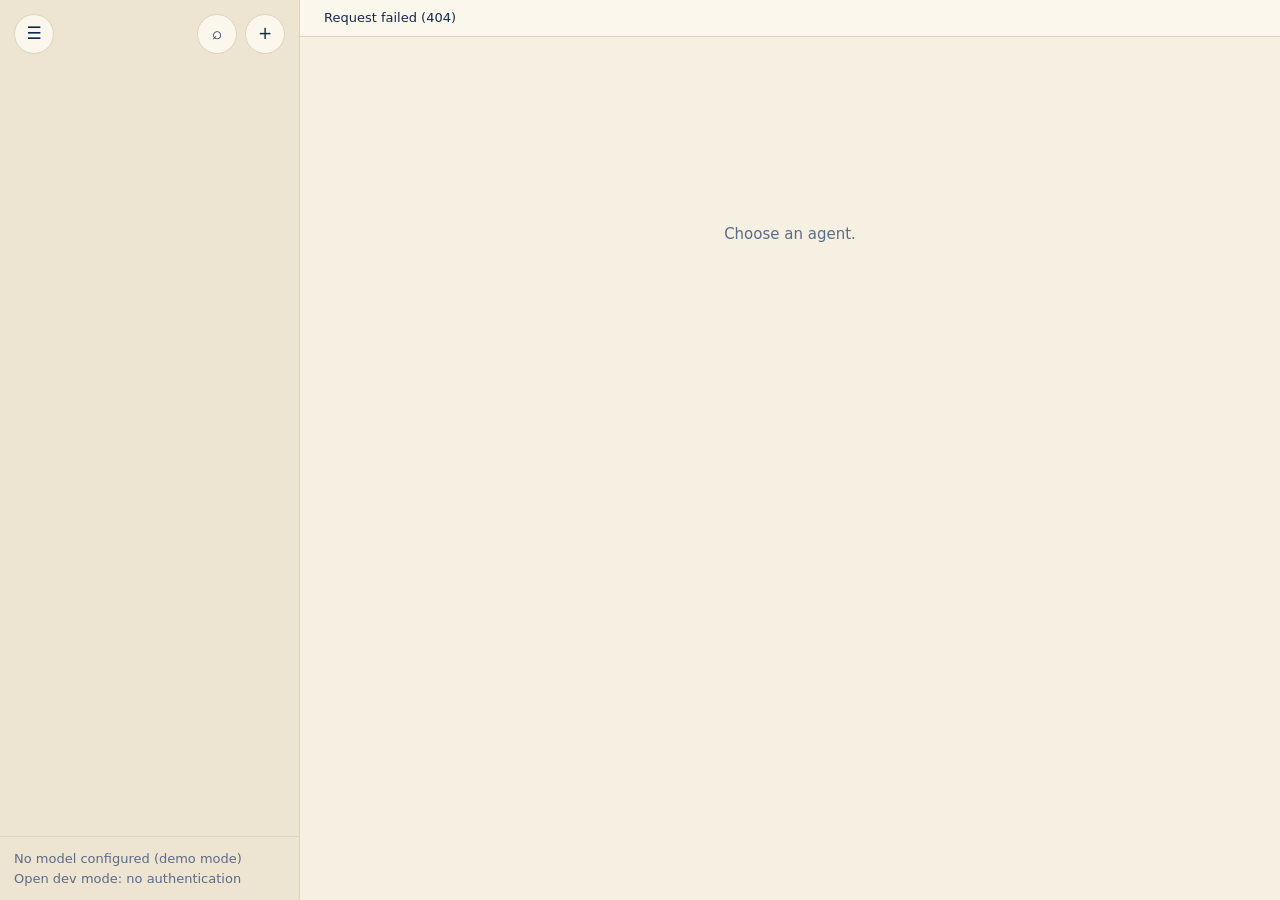
==== commit 8e04a927: "Import exact Shewiun CFA platform ZIP" ====
--- a/static/index.html
+++ b/static/index.html
@@ -1,81 +1,14 @@
 <!doctype html>
 <html lang="en">
 <head>
-  <meta charset="utf-8"><meta name="viewport" content="width=device-width,initial-scale=1">
-  <meta name="theme-color" content="#FAF9F6">
-  <title>Shewiun CFA — Decision Workspace</title>
-  <meta name="description" content="A focused workspace for structured decisions, shared knowledge, agent orchestration and launch readiness.">
+  <meta charset="utf-8">
+  <meta name="viewport" content="width=device-width, initial-scale=1">
+  <meta name="theme-color" content="#F6F0E3">
+  <title>Shewiun CFA</title>
   <link rel="stylesheet" href="/static/style.css">
 </head>
 <body>
-<div class="app-shell">
-  <aside class="sidebar">
-    <a class="brand" href="#"><span class="brand-mark">S</span><span><b>SHEWIUN</b><small>WORKSPACE</small></span></a>
-    <button class="sidebar-new-task" id="sidebar-new-task" type="button"><span>＋</span> New task <kbd>↵</kbd></button><div class="workspace-label">Personal workspace <span aria-hidden="true">⌄</span></div><button class="sidebar-search" id="open-command-palette" type="button"><span>Search tasks and actions…</span><kbd>⌘ K</kbd></button>
-    <nav id="nav">
-      <button class="nav-item active" data-view="overview"><span>◫</span> Workspace</button>
-      <button class="nav-item" data-view="council"><span>◎</span> Council</button>
-      <button class="nav-item" data-view="brain"><span aria-hidden="true">B</span> Brain</button>
-      <button class="nav-item" data-view="control"><span aria-hidden="true">C</span> Control</button>
-      <button class="nav-item" data-view="security"><span aria-hidden="true">S</span> Security</button>
-    </nav>
-    <div class="sidebar-bottom">
-      <div class="system-card" id="system-status" aria-live="polite"><span class="status-pip"></span><div><b id="health-title">Checking runtime…</b><small id="mode-label">Reading actual system status</small></div></div>
-      <div class="user-row"><div class="avatar">S</div><div><b>Personal workspace</b><small>Local workspace</small></div><button class="theme-toggle" id="theme-toggle" type="button" aria-label="Toggle theme">◐</button></div>
-    </div>
-  </aside>
-  <main class="main">
-    <header class="topbar"><div class="task-title-wrap"><span class="task-title" id="task-title">New task</span></div><div class="top-actions"><button class="icon-button" id="open-command-palette-top" aria-label="Open command palette" title="Search (⌘K)">⌕</button><button class="icon-button" id="export-current" type="button" aria-label="Export current result" title="Export">↗</button><button class="icon-button" id="top-menu" aria-label="More options" title="More">···</button></div></header>
-    <div class="content">
-      <section class="view active" id="view-overview">
-        <div class="workspace-intro">
-          <div class="eyebrow">DECISION WORKSPACE</div>
-          <h1>What needs a decision?</h1>
-          <p>Turn an open question into clear options, risks and next steps.</p>
-        </div>
-        <section class="workspace-composer panel">
-          <div class="composer-heading"><div><h2>Describe the decision or task</h2><p class="composer-subtitle">Include your goal, constraints and what a good outcome looks like.</p></div></div>
-          <form id="workspace-form">
-            <textarea id="workspace-prompt" rows="3" maxlength="4000" placeholder="Example: Should we build this in-house or buy a vendor solution? What should we compare?"></textarea>
-            <div class="composer-footer"><label class="mode-select" for="workspace-mode">Run mode <select id="workspace-mode"><option value="council">Council</option></select></label><span class="composer-hint" id="composer-status">Checking available model…</span><button class="btn primary" id="workspace-send" type="submit">Start Council <span aria-hidden="true">→</span></button></div>
-          </form>
-          
-          <div class="example-prompts" id="example-prompts"><span>Start with:</span><button type="button" data-prompt="Should we build this capability in-house or buy a vendor solution?">Build vs. buy</button><button type="button" data-prompt="Assess the risks and launch conditions for a new product.">Launch readiness</button><button type="button" data-prompt="Compare these options and identify the assumptions we need to verify.">Compare options</button></div><div id="workspace-response" class="workspace-response" aria-live="polite" hidden></div><div class="composer-trust">Council responses are recommendations only. No external actions are executed.</div><div class="model-setup" id="model-setup" hidden><div><b>Connect a free-tier model</b><p>Gemini Flash is supported. Create an API key, then add it as <code>GEMINI_API_KEY</code> in Vercel Project Settings → Environment Variables. Keep it server-side.</p><a href="https://aistudio.google.com/apikey" target="_blank" rel="noopener noreferrer">Get a Gemini API key <span aria-hidden="true">↗</span></a></div></div>
-        </section>
-        <div class="section-heading"><div><div class="eyebrow">YOUR WORKSPACE</div><h2>At a glance</h2></div><span class="subtle">Knowledge and decisions stay connected</span></div>
-        <div class="stat-grid"><article class="stat-card"><div class="stat-top"><span>Active projects</span><span class="stat-icon blue">▦</span></div><strong id="stat-projects">—</strong><small>Track work from idea to delivery</small></article><article class="stat-card"><div class="stat-top"><span>Knowledge entries</span><span class="stat-icon violet">◈</span></div><strong id="stat-brain">—</strong><small>Facts, decisions and assumptions</small></article><article class="stat-card"><div class="stat-top"><span>Available agents</span><span class="stat-icon green">◎</span></div><strong id="stat-agents">—</strong><small>Distinct roles, one shared process</small></article><article class="stat-card"><div class="stat-top"><span>Council sessions</span><span class="stat-icon gold">D</span></div><strong id="stat-councils">—</strong><small>Recommendations you can revisit</small></article></div>
-        <div class="two-col"><section class="panel"><div class="panel-heading"><div><h3>Projects</h3><p>Work that moves the system forward</p></div><button class="text-button" data-go="control">View all ↗</button></div><div id="project-list" class="project-list"></div><button class="add-row" id="add-project">＋ Add project</button></section><section class="panel"><div class="panel-heading"><div><h3>Recent activity</h3><p>What has happened in your workspace</p></div><span class="mini-label">LIVE LOG</span></div><div id="activity-list" class="activity-list"></div></section></div>
-      </section>
-      <section class="view" id="view-council">
-        <div class="page-title"><div class="eyebrow">COLLABORATIVE INTELLIGENCE</div><h1>CFA <span>Council</span></h1><p>Bring different agent perspectives into one structured discussion.</p></div>
-        <div class="council-layout"><section class="panel council-form"><div class="panel-heading"><div><h3>Start a meeting</h3><p>Define the topic. The council will debate and synthesize.</p></div></div><label for="council-topic">Discussion topic</label><textarea id="council-topic" rows="5" placeholder="What should the team solve, decide or explore?"></textarea><div class="field-note">Tip: include the goal, constraints and what a good answer looks like.</div><label>Choose participants</label><div class="role-list"><label class="role-option"><input type="checkbox" checked value="Strategist"><span class="role-avatar purple">↗</span><span><b>Strategist</b><small>Direction &amp; priorities</small></span><i></i></label><label class="role-option"><input type="checkbox" checked value="Skeptic"><span class="role-avatar orange">⚑</span><span><b>Skeptic</b><small>Risks &amp; counterarguments</small></span><i></i></label><label class="role-option"><input type="checkbox" checked value="Builder"><span class="role-avatar teal">⌘</span><span><b>Builder</b><small>Implementation &amp; next steps</small></span><i></i></label></div><button class="btn primary full" id="start-council">Start Council Meeting <span aria-hidden="true">→</span></button><div class="privacy-note">⛨ No external actions are executed by the Council.</div></section><section class="panel transcript-panel"><div class="panel-heading"><div><h3 id="transcript-title">Council room</h3><p id="transcript-subtitle">Agent perspectives appear here</p></div><span class="session-pill" id="session-mode">READY</span></div><div id="transcript" class="transcript empty-state"><h3>Room for better ideas.</h3><p>Start a meeting to see each agent's perspective and the final synthesis.</p></div></section></div>
-        <section class="panel history-panel"><div class="panel-heading"><div><h3>Previous meetings</h3><p>Your recent council decisions</p></div></div><div id="council-history"></div></section>
-      </section>
-      <section class="view" id="view-brain">
-        <div class="page-title split-title"><div><div class="eyebrow">SHARED, SOURCE-AWARE CONTEXT</div><h1>CFA <span>Brain</span></h1><p>Knowledge that stays visible, attributable and useful across agents.</p></div><button class="btn primary" id="add-knowledge">＋ Add knowledge</button></div>
-        <div class="brain-banner"><span class="banner-icon">◈</span><div><b>One shared source of truth</b><p>Keep facts, decisions and rules together with the source and confidence level attached.</p></div><span class="banner-count" id="brain-count">0 ENTRIES</span></div>
-        <div class="filter-row"><div class="searchbox">⌕ <input id="brain-search" placeholder="Search knowledge..."></div><select id="brain-filter"><option value="All">All types</option><option>Fact</option><option>Decision</option><option>Rule</option><option>Hypothesis</option></select></div>
-        <div id="brain-list" class="brain-grid"></div>
-      </section>
-      <section class="view" id="view-control">
-        <div class="page-title"><div class="eyebrow">CENTRAL ORCHESTRATION</div><h1>CFA <span>Control</span></h1><p>Understand which agents are available and what role each one plays.</p></div>
-        <div class="control-banner"><div><span class="eyebrow">AGENT REGISTRY</span><h2>One team. Different strengths.</h2><p>Provider-agnostic orchestration is the goal. This MVP shows the control surface; live execution is optional.</p></div><div class="control-count"><strong id="control-count">04</strong><small>AGENT ROLES</small></div></div>
-        <div id="agent-grid" class="agent-grid"></div>
-        <section class="panel"><div class="panel-heading"><div><h3>Projects</h3><p>Current workspaces</p></div><button class="text-button" id="control-add-project">＋ New project</button></div><div id="control-project-list" class="project-list"></div></section>
-      </section>
-      <section class="view" id="view-security">
-        <div class="page-title"><div class="eyebrow">GUARDRAILS BY DESIGN</div><h1>CFA <span>Security</span></h1><p>Visibility and control before autonomy. Basic safeguards are enabled, but authentication and durable storage are not configured yet.</p></div>
-        <div class="security-banner"><div><b>Deployment warning: sign-in is not configured</b><p>This deployment is publicly reachable. Do not store confidential customer, employee or production-system data until authentication, authorization and persistent storage are configured. The Council cannot execute external actions.</p></div></div>
-        <div class="security-grid"><article class="panel security-card"><span class="security-icon">⌑</span><h3>Least privilege</h3><p>Agents are role-defined. Tool permissions should be granted only when a specific workflow requires them.</p><span class="policy-state">● POLICY PRINCIPLE</span></article><article class="panel security-card"><span class="security-icon">✓</span><h3>Human approval</h3><p>Consequential actions should require a human checkpoint. The current Council only generates discussion text.</p><span class="policy-state">● NO ACTION EXECUTION</span></article><article class="panel security-card"><span class="security-icon">▤</span><h3>Audit trail</h3><p>Events are recorded in SQLite. Vercel storage is temporary; this log is not durable across instances or deployments.</p><span class="policy-state">TEMPORARY STORAGE ON VERCEL</span></article><article class="panel security-card"><span class="security-icon">◉</span><h3>Secret handling</h3><p>Provider credentials belong in deployment secrets, never in frontend code or Git. Only server-side environment variables are supported.</p><span class="policy-state">● ENVIRONMENT CONFIG</span></article></div>
-        <section class="panel"><div class="panel-heading"><div><h3>Approval queue</h3><p>Risky actions wait here for a human decision. Approvals do not execute tools in this MVP.</p></div><button class="text-button" id="refresh-approvals">Refresh ↻</button></div><div id="approval-list" class="approval-list"></div></section>
-        <section class="panel"><div class="panel-heading"><div><h3>Recent audit activity</h3><p>Recorded workspace events with hash-chain integrity verification; this does not prove the events are complete or tamper-proof against a privileged operator</p></div><button class="text-button" id="verify-audit">Verify integrity ↗</button></div><div id="audit-integrity" class="integrity-line">Audit integrity not checked yet.</div><div id="security-activity" class="activity-list"></div></section>
-      </section>
-      <footer class="footer"><span>SHEWIUN CFA</span><span>Control &amp; Focus Architecture <i>·</i> MVP 0.1</span><span id="api-status">Connecting to local API…</span></footer>
-    </div>
-  </main>
-</div>
-<div class="toast" id="toast"></div>
-<dialog id="project-dialog" class="modal"><form method="dialog" id="project-form"><div class="modal-head"><div><div class="eyebrow">WORKSPACE</div><h2>New project</h2></div><button class="icon-button" value="cancel" aria-label="Close">×</button></div><label for="project-name">Project name</label><input id="project-name" required maxlength="100" placeholder="e.g. Agent onboarding"><label for="project-description">Description</label><textarea id="project-description" rows="3" maxlength="1000" placeholder="What are you trying to achieve?"></textarea><div class="modal-actions"><button class="btn secondary" value="cancel">Cancel</button><button class="btn primary" id="save-project" value="default">Create project</button></div></form></dialog>
-<dialog id="brain-dialog" class="modal"><form method="dialog" id="brain-form"><div class="modal-head"><div><div class="eyebrow">CFA BRAIN</div><h2>Add knowledge</h2></div><button class="icon-button" value="cancel" aria-label="Close">×</button></div><label for="knowledge-title">Title</label><input id="knowledge-title" required maxlength="140" placeholder="Short, specific title"><label for="knowledge-content">Knowledge</label><textarea id="knowledge-content" rows="4" required maxlength="5000" placeholder="Write a fact, decision, rule or hypothesis..."></textarea><div class="form-two"><div><label for="knowledge-kind">Type</label><select id="knowledge-kind"><option>Fact</option><option>Decision</option><option>Rule</option><option>Hypothesis</option></select></div><div><label for="knowledge-confidence">Confidence: <span id="confidence-value">80</span>%</label><input id="knowledge-confidence" type="range" min="0" max="100" value="80"></div></div><label for="knowledge-source">Source</label><input id="knowledge-source" required maxlength="200" value="User input"><div class="modal-actions"><button class="btn secondary" value="cancel">Cancel</button><button class="btn primary" id="save-knowledge" value="default">Save entry</button></div></form></dialog>
-<dialog id="command-palette" class="command-palette"><form method="dialog"><label class="palette-search"><span>⌕</span><input id="palette-query" autocomplete="off" placeholder="Search actions and workspace…"><button value="cancel" aria-label="Close">Esc</button></label></form><div class="palette-items" id="palette-items"><button type="button" data-action="new-task">New task <kbd>↵</kbd></button><button type="button" data-action="council">Open Council</button><button type="button" data-action="brain">Open Brain</button><button type="button" data-action="control">Open Control</button><button type="button" data-action="security">Open Security</button><button type="button" data-action="theme">Toggle theme</button><button type="button" data-action="export">Export current result</button></div></dialog><script src="/static/app.js" defer></script>
-</body></html>
+  <div id="app"><p class="muted" style="padding:24px">Loading…</p></div>
+  <script src="/static/app.js"></script>
+</body>
+</html>
--- a/static/style.css
+++ b/static/style.css
@@ -1,513 +1,63 @@
-500;600;700&family=Manrope:wght@400;500;600;700;800&display=swap');
-:root{--navy:#101a2b;--navy2:#18263b;--ink:#182235;--muted:#778194;--cream:#f6f3eb;--paper:#fffefa;--line:#e9e5dc;--blue:#9dbbf5;--blue-dark:#395f9d;--mint:#bce8d5;--violet:#d6c9f4;--gold:#f0d99d;--shadow:0 12px 30px #1822350a}
-*{box-sizing:border-box}body{margin:0;background:var(--cream);color:var(--ink);font-family:'DM Sans',sans-serif;font-size:14px}button,input,textarea,select{font:inherit}button{cursor:pointer}.app-shell{min-height:100vh;display:flex}.sidebar{width:246px;background:var(--navy);color:#e9edf5;padding:25px 16px 18px;display:flex;flex-direction:column;position:fixed;inset:0 auto 0 0;z-index:5}.brand{display:flex;gap:11px;align-items:center;text-decoration:none;color:#f6f4ed;padding:0 8px 35px}.brand-mark{width:38px;height:38px;border:1px solid #66748a;border-radius:12px;display:grid;place-items:center;font:800 22px Manrope;background:#ffffff08;color:#f5f0df}.brand b{display:block;font:800 13px Manrope;letter-spacing:2.5px}.brand small{display:block;font-size:9px;letter-spacing:1.4px;color:#8f9bb0;margin-top:5px}.workspace-label{font-size:9px;font-weight:700;letter-spacing:1.7px;color:#748199;padding:0 12px 12px;display:flex;justify-content:space-between}.workspace-label span{font-size:15px}.sidebar nav{display:grid;gap:5px}.nav-item{border:0;background:transparent;color:#aab5c6;text-align:left;display:flex;align-items:center;gap:13px;padding:12px;border-radius:9px;font-size:13px}.nav-item>span{font-size:18px;width:20px;text-align:center}.nav-item:hover{background:#ffffff0c;color:white}.nav-item.active{background:#f5f1e7;color:#172338;font-weight:700}.nav-item em{margin-left:auto}.live-dot,.status-pip{width:7px;height:7px;border-radius:50%;background:#81d6ae;display:inline-block}.sidebar-bottom{margin-top:auto}.system-card{border:1px solid #ffffff17;background:#ffffff07;padding:13px 11px;border-radius:10px;display:flex;gap:9px;align-items:flex-start}.system-card .status-pip{margin-top:5px;box-shadow:0 0 0 4px #81d6ae18}.system-card b,.user-row b{font-size:11px;display:block;font-weight:600}.system-card small,.user-row small{display:block;color:#8e9ab0;font-size:10px;margin-top:5px}.user-row{display:flex;align-items:center;gap:10px;padding:20px 3px 0}.avatar{height:32px;width:32px;display:grid;place-items:center;background:#d8cdb5;color:#172338;border-radius:50%;font-weight:800;font-family:Manrope}.avatar.small{width:30px;height:30px}.user-row .more{margin-left:auto;font-size:20px;color:#8996aa}.main{margin-left:246px;width:calc(100% - 246px);min-width:0}.topbar{height:66px;background:#f9f7f0d9;border-bottom:1px solid #e8e4dc;display:flex;align-items:center;justify-content:space-between;padding:0 36px;position:sticky;top:0;z-index:4;backdrop-filter:blur(14px)}.breadcrumbs{font-size:12px;color:#8992a1}.breadcrumbs span{padding:0 10px;color:#c1bdb4}.breadcrumbs b{color:#293448;font-weight:600}.top-actions{display:flex;align-items:center;gap:18px}.date-label{font-size:11px;color:#8992a1}.icon-button{border:1px solid var(--line);width:33px;height:33px;background:var(--paper);border-radius:9px;color:#526078;font-size:18px}.content{max-width:1500px;margin:auto;padding:30px 36px 18px}.view{display:none}.view.active{display:block}.hero{min-height:300px;background:var(--navy);color:#f6f3eb;border-radius:17px;padding:37px 42px;display:flex;align-items:center;justify-content:space-between;overflow:hidden;position:relative}.eyebrow{font-size:9px;letter-spacing:1.8px;font-weight:700;color:#8a96aa}.hero .eyebrow{color:#bdc7d7}.spark{color:#d7c9a8;margin-right:7px;font-size:14px}.hero h1,.page-title h1{font:700 36px/1.15 Manrope;letter-spacing:-1.4px;margin:18px 0 12px}.hero h1 span{color:#d9ceb6}.hero p{font-size:12px;line-height:1.7;color:#aab5c5;max-width:370px;margin:0}.hero-actions{display:flex;gap:10px;margin-top:24px;flex-wrap:wrap}.btn{border:0;border-radius:8px;padding:11px 15px;font-size:11px;font-weight:700;display:inline-flex;gap:10px;align-items:center;justify-content:center;transition:transform .15s,filter .15s}.btn:hover{filter:brightness(.97);transform:translateY(-1px)}.btn.primary{background:#e8dfc9;color:#1b283b}.btn.secondary{background:#ffffff0c;border:1px solid #ffffff2b;color:#f5f1e8}.view:not(#view-overview) .btn.secondary,.modal .btn.secondary{background:var(--paper);border:1px solid var(--line);color:#3d4859}.btn.full{width:100%;margin-top:21px;padding:14px}.btn.full span{margin-left:auto}.hero-art{position:relative;width:300px;height:235px;flex:0 0 300px;margin-right:8px}.orbit{position:absolute;border:1px solid #8e9ab033;border-radius:50%;left:50%;top:50%;transform:translate(-50%,-50%) rotate(-22deg)}.orbit-a{width:270px;height:130px}.orbit-b{width:220px;height:220px}.core{position:absolute;left:50%;top:50%;transform:translate(-50%,-50%);width:96px;height:96px;border-radius:50%;border:1px solid #d9ceb655;background:#26334a;display:flex;flex-direction:column;align-items:center;justify-content:center;box-shadow:0 0 40px #d9ceb614}.core span{font-size:22px;color:#e5d9bd}.core b{font:800 17px Manrope;letter-spacing:2px;margin-top:3px}.core small{font-size:7px;letter-spacing:1.4px;color:#9daabd;margin-top:4px}.node{position:absolute;width:51px;height:51px;border-radius:14px;background:#233149;border:1px solid #b8c1d32b;display:flex;flex-direction:column;align-items:center;justify-content:center;color:#e2d8c1;font-size:17px;box-shadow:0 7px 20px #0002}.node small{font-size:6px;letter-spacing:1px;color:#9ca9bc;margin-top:2px}.node-one{top:14px;left:40px}.node-two{top:15px;right:32px}.node-three{bottom:7px;left:51px}.node-four{bottom:8px;right:35px}.section-heading{display:flex;align-items:flex-end;justify-content:space-between;margin:31px 0 16px}.section-heading h2{font:700 20px Manrope;margin:7px 0 0;letter-spacing:-.5px}.subtle{font-size:11px;color:#8992a1}.stat-grid{display:grid;grid-template-columns:repeat(4,minmax(0,1fr));gap:13px}.stat-card,.panel{background:var(--paper);border:1px solid var(--line);border-radius:12px;box-shadow:var(--shadow)}.stat-card{padding:16px 17px}.stat-top{display:flex;align-items:center;justify-content:space-between;color:#687386;font-size:11px}.stat-icon{width:32px;height:32px;border-radius:9px;display:grid;place-items:center;font-size:16px}.blue{background:#e2eafb;color:#587bb7}.violet{background:#eee8fa;color:#7b69a8}.green{background:#e0f3e8;color:#468c6c}.gold{background:#f6efd9;color:#967b36}.stat-card strong{display:block;font:700 27px Manrope;margin:10px 0 5px;letter-spacing:-1px}.stat-card>small{font-size:10px;color:#929aaa}.tiny-dot{display:inline-block;width:5px;height:5px;background:#71bd94;border-radius:50%;margin-right:4px}.two-col{display:grid;grid-template-columns:1fr 1fr;gap:14px;margin-top:16px}.panel{padding:19px 20px}.panel-heading{display:flex;justify-content:space-between;align-items:flex-start;gap:12px;margin-bottom:18px}.panel-heading h3{font:700 14px Manrope;margin:0}.panel-heading p{font-size:10px;color:#8992a1;margin:6px 0 0;line-height:1.5}.text-button{border:0;background:transparent;color:#586f96;font-size:10px;font-weight:700;padding:3px}.project-list{display:grid}.project-row{display:flex;align-items:center;gap:11px;padding:12px 0;border-top:1px solid #f0ede6}.project-symbol{width:34px;height:34px;border-radius:9px;background:#e6ebf5;color:#526d9a;display:grid;place-items:center;font-size:17px}.project-copy{min-width:0;flex:1}.project-copy b{font-size:11px;display:block;white-space:nowrap;overflow:hidden;text-overflow:ellipsis}.project-copy small{font-size:10px;color:#8b94a3;display:block;margin-top:4px;white-space:nowrap;overflow:hidden;text-overflow:ellipsis}.badge{font-size:9px;padding:5px 7px;border-radius:5px;background:#e4f2e9;color:#478364;white-space:nowrap}.add-row{width:100%;border:1px dashed #ded9ce;background:transparent;border-radius:8px;color:#79859a;font-size:10px;padding:10px;margin-top:8px}.activity-list{display:grid}.activity-row{display:flex;gap:11px;padding:11px 0;border-top:1px solid #f0ede6}.activity-mark{width:30px;height:30px;border-radius:50%;display:grid;place-items:center;background:#f1eee6;color:#7b806f;flex-shrink:0}.activity-copy b{display:block;font-size:10px}.activity-copy p{font-size:10px;color:#858e9d;line-height:1.5;margin:4px 0 0}.activity-copy time{font-size:9px;color:#a5aab4;display:block;margin-top:5px}.mini-label,.session-pill{font-size:8px;letter-spacing:1px;font-weight:700;background:#f0eee6;color:#8d8265;border-radius:5px;padding:6px 8px}.footer{border-top:1px solid #e8e4dc;margin-top:28px;padding:17px 0 3px;display:flex;justify-content:space-between;gap:10px;color:#9299a5;font-size:9px}.footer span:first-child{font-weight:800;letter-spacing:1.4px;color:#5d6879}.footer i{padding:0 5px;color:#c4bda9}.page-title{padding:16px 0 24px}.page-title h1{margin:9px 0;font-size:32px}.page-title h1 span{color:#8b9db9}.page-title p{color:#828c9d;font-size:12px;margin:0;line-height:1.7}.split-title{display:flex;justify-content:space-between;align-items:flex-end;gap:20px}.council-layout{display:grid;grid-template-columns:minmax(290px,.82fr) minmax(0,1.18fr);gap:15px}.council-form label,.modal label{display:block;font-size:10px;font-weight:700;color:#465165;margin:14px 0 7px}.council-form textarea,.modal textarea,.modal input:not([type=range]),.council-form input{width:100%;border:1px solid #e3dfd5;background:#fcfbf6;border-radius:8px;padding:12px;color:#263246;outline:none;font-size:11px;resize:vertical}.council-form textarea:focus,.modal input:focus,.modal textarea:focus{border-color:#a7b9d8;box-shadow:0 0 0 3px #a7b9d81b}.field-note{font-size:9px;line-height:1.6;color:#939bab;margin-top:6px}.role-list{display:grid;gap:7px}.role-option{display:flex!important;align-items:center;gap:10px;border:1px solid #ece8df;border-radius:8px;padding:9px;margin:0!important;cursor:pointer}.role-option input{width:auto!important;accent-color:#243b60}.role-option>span:nth-of-type(2){flex:1}.role-option b{font-size:10px;display:block}.role-option small{display:block;color:#8e97a6;font-size:9px;margin-top:4px;font-weight:400}.role-avatar{width:30px;height:30px;display:grid;place-items:center;border-radius:8px;font-size:15px}.role-avatar.purple{background:#eee8fa;color:#826bb5}.role-avatar.orange{background:#f9ead8;color:#a67b45}.role-avatar.teal{background:#dff1e9;color:#528c77}.privacy-note{font-size:9px;color:#9a9fa9;text-align:center;margin-top:12px}.round-icon{width:34px;height:34px;display:grid;place-items:center;background:#eee8fa;color:#806cb0;border-radius:10px;font-size:18px}.transcript-panel{min-height:540px}.transcript{display:grid;gap:12px}.empty-state{min-height:420px;align-content:center;justify-items:center;text-align:center;color:#8992a1}.empty-symbol{width:64px;height:64px;border:1px solid #e6e1d6;border-radius:20px;display:grid;place-items:center;font-size:29px;color:#8999b4;background:#faf8f1}.empty-state h3{font:700 15px Manrope;color:#374357;margin:17px 0 5px}.empty-state p{font-size:10px;line-height:1.7;max-width:245px}.message-card{border:1px solid #ece8df;border-radius:10px;padding:13px 14px;background:#fffefa}.message-top{display:flex;align-items:center;gap:8px;margin-bottom:8px}.message-avatar{width:27px;height:27px;border-radius:8px;display:grid;place-items:center;background:#e6ebf5;color:#55729f;font-weight:700}.message-top b{font-size:10px}.message-top small{margin-left:auto;color:#9aa1ad;font-size:8px}.message-card p{font-size:11px;line-height:1.7;color:#5d6879;margin:0;white-space:pre-wrap}.message-card.synthesis{border-color:#d7d0bd;background:#f8f5ec}.history-panel{margin-top:15px}.history-row{padding:12px 0;border-top:1px solid #f0ede6;display:flex;align-items:center;gap:12px}.history-row>div{flex:1;min-width:0}.history-row b{font-size:11px;display:block}.history-row p{font-size:10px;color:#858e9d;margin:4px 0 0;white-space:nowrap;overflow:hidden;text-overflow:ellipsis}.history-row time{font-size:9px;color:#9aa1ad}.brain-banner,.security-banner{border:1px solid #e5dfcf;border-radius:12px;background:#f0ecdf;padding:19px 20px;display:flex;align-items:center;gap:15px}.banner-icon{height:43px;width:43px;border-radius:12px;background:#e0d8c3;color:#726746;display:grid;place-items:center;font-size:23px}.brain-banner b,.security-banner b{font:700 12px Manrope}.brain-banner p,.security-banner p{font-size:10px;color:#7f7b6e;margin:5px 0 0;line-height:1.7}.banner-count{margin-left:auto;white-space:nowrap;font-size:8px;font-weight:700;letter-spacing:1px;color:#898066}.filter-row{display:flex;gap:10px;margin:18px 0}.searchbox{display:flex;gap:8px;align-items:center;background:var(--paper);border:1px solid var(--line);border-radius:8px;padding:0 12px;flex:1;color:#8e97a6}.searchbox input{border:0;background:transparent;outline:none;padding:10px 0;width:100%;font-size:11px}.filter-row select,.form-two select{border:1px solid var(--line);border-radius:8px;background:var(--paper);padding:9px 12px;color:#536074;font-size:10px}.brain-grid{display:grid;grid-template-columns:repeat(2,minmax(0,1fr));gap:12px}.brain-card{background:var(--paper);border:1px solid var(--line);border-radius:11px;padding:17px}.brain-card-head{display:flex;align-items:center;justify-content:space-between;gap:10px}.kind-tag{font-size:8px;text-transform:uppercase;letter-spacing:.8px;font-weight:700;border-radius:5px;background:#e9edf6;color:#647ba5;padding:6px 7px}.kind-tag.decision{background:#eee8fa;color:#7c68a8}.kind-tag.rule{background:#e1f2e8;color:#4b8968}.kind-tag.hypothesis{background:#f7ead9;color:#a27d45}.brain-card h3{font:700 13px Manrope;margin:13px 0 8px}.brain-card>p{font-size:10px;line-height:1.8;color:#687386;min-height:55px;margin:0}.brain-meta{display:flex;align-items:center;justify-content:space-between;border-top:1px solid #efede6;padding-top:12px;margin-top:13px;color:#9199a7;font-size:9px}.confidence{display:flex;align-items:center;gap:6px}.confidence-track{height:4px;width:47px;background:#ece8df;border-radius:4px;overflow:hidden}.confidence-track span{height:100%;display:block;background:#8ebda3}.control-banner{background:var(--navy);color:#f3f0e8;border-radius:13px;padding:26px 28px;display:flex;align-items:center;justify-content:space-between;margin-bottom:15px}.control-banner .eyebrow{color:#b1bdd0}.control-banner h2{font:700 21px Manrope;margin:9px 0}.control-banner p{font-size:10px;line-height:1.7;color:#a7b2c3;max-width:480px;margin:0}.control-count{border:1px solid #ffffff2b;border-radius:12px;padding:12px 20px;text-align:center}.control-count strong{display:block;font:700 29px Manrope}.control-count small{display:block;font-size:8px;letter-spacing:1px;color:#aab5c6;margin-top:4px}.agent-grid{display:grid;grid-template-columns:repeat(4,minmax(0,1fr));gap:12px;margin-bottom:15px}.agent-card{border:1px solid var(--line);background:var(--paper);border-radius:11px;padding:16px}.agent-symbol{width:40px;height:40px;display:grid;place-items:center;border-radius:12px;font-size:19px;margin-bottom:15px}.agent-card h3{font:700 12px Manrope;margin:0 0 5px}.agent-card p{font-size:10px;color:#838d9d;margin:0 0 15px;min-height:28px}.agent-provider{font-size:9px;color:#929aa7;border-top:1px solid #efede6;padding-top:11px}.agent-status{display:flex;align-items:center;gap:6px;font-size:9px;color:#55866b;margin-top:9px}.agent-status span{width:5px;height:5px;background:#70bc91;border-radius:50%}.security-banner{background:#eaf2e8;border-color:#d8e7d5}.security-shield{width:43px;height:43px;display:grid;place-items:center;border-radius:12px;background:#d8e9d4;color:#548064;font-size:22px;flex-shrink:0}.security-banner p{color:#687e6c}.security-grid{display:grid;grid-template-columns:repeat(2,minmax(0,1fr));gap:12px;margin:15px 0}.security-card{padding:18px}.security-icon{width:36px;height:36px;border-radius:10px;background:#e9edf6;color:#6d80a4;display:grid;place-items:center;font-size:17px}.security-card h3{font:700 12px Manrope;margin:13px 0 7px}.security-card p{font-size:10px;line-height:1.8;color:#7b8595;min-height:50px;margin:0}.policy-state{display:block;border-top:1px solid #efede6;margin-top:13px;padding-top:12px;font-size:8px;letter-spacing:.7px;color:#6e9c7d;font-weight:700}.modal{border:1px solid var(--line);border-radius:14px;width:min(480px,calc(100% - 30px));padding:23px;background:var(--paper);box-shadow:0 24px 90px #111a2b40}.modal::backdrop{background:#101a2b80;backdrop-filter:blur(3px)}.modal-head{display:flex;align-items:flex-start;justify-content:space-between;margin-bottom:18px}.modal-head h2{font:700 20px Manrope;margin:8px 0 0}.modal .icon-button{font-size:21px}.modal label{margin-top:13px}.modal input:not([type=range]),.modal textarea{font-size:11px}.form-two{display:grid;grid-template-columns:1fr 1fr;gap:15px}.form-two input[type=range]{width:100%;accent-color:#344e79}.form-two select{width:100%}.modal-actions{display:flex;justify-content:flex-end;gap:8px;margin-top:22px}.toast{position:fixed;bottom:22px;right:22px;background:#17243a;color:#f7f2e6;padding:13px 17px;border-radius:9px;font-size:11px;box-shadow:0 8px 35px #101a2b28;z-index:20;opacity:0;transform:translateY(10px);transition:.2s;pointer-events:none}.toast.show{opacity:1;transform:translateY(0)}.loading{opacity:.55;pointer-events:none}.no-results{grid-column:1/-1;padding:35px;text-align:center;color:#8992a1;font-size:11px;border:1px dashed #ded9ce;border-radius:10px}
-@media(min-width:1500px){.content{padding-top:38px}.hero{min-height:330px}.hero h1{font-size:42px}}
-@media(max-width:1120px){.sidebar{width:210px}.main{margin-left:210px;width:calc(100% - 210px)}.content{padding:24px}.hero{padding:30px}.hero-art{transform:scale(.84);transform-origin:center right;margin-left:-30px;margin-right:-20px}.stat-grid{grid-template-columns:repeat(2,minmax(0,1fr))}.agent-grid{grid-template-columns:repeat(2,minmax(0,1fr))}.topbar{padding:0 24px}}
-@media(max-width:760px){.sidebar{width:64px;padding:18px 8px}.brand{padding:0 5px 30px}.brand-mark{width:42px;height:42px;flex-shrink:0}.brand>span:nth-child(2),.workspace-label,.nav-item:not(.active),.nav-item.active{font-size:0}.brand b,.brand small,.system-card>div,.user-row>div:not(.avatar),.user-row .more{display:none}.sidebar nav{gap:8px}.nav-item{justify-content:center;padding:13px 0;gap:0;font-size:0}.nav-item>span{font-size:19px}.nav-item em{display:none}.system-card{padding:12px 0;justify-content:center}.user-row{justify-content:center}.main{margin-left:64px;width:calc(100% - 64px)}.topbar{height:56px;padding:0 14px}.date-label{display:none}.content{padding:16px 13px}.hero{padding:25px 22px;min-height:310px}.hero h1{font-size:29px}.hero-art{position:absolute;right:-70px;bottom:-63px;opacity:.3;transform:scale(.85)}.hero>div:first-child{position:relative;z-index:1}.hero p{max-width:270px}.section-heading{align-items:flex-start;gap:10px}.subtle{display:none}.two-col,.council-layout,.brain-grid,.security-grid{grid-template-columns:1fr}.stat-grid{gap:8px}.stat-card{padding:13px}.stat-card strong{font-size:24px}.stat-card>small{font-size:9px}.panel{padding:15px}.council-layout{gap:12px}.transcript-panel{min-height:350px}.empty-state{min-height:250px}.page-title h1{font-size:28px}.page-title{padding:12px 0 20px}.split-title{align-items:flex-start;flex-direction:column}.brain-banner{align-items:flex-start;padding:14px}.banner-count{display:none}.filter-row{flex-wrap:wrap}.searchbox{flex-basis:100%}.filter-row select{width:100%}.agent-grid{gap:8px}.agent-card{padding:12px}.control-banner{padding:20px}.control-banner h2{font-size:17px}.control-count{padding:10px}.footer{flex-wrap:wrap}.footer span:last-child{width:100%}}
-
-.approval-list{display:grid}.approval-row{display:flex;align-items:center;gap:12px;padding:14px 0;border-top:1px solid #f0ede6}.approval-main{flex:1;min-width:0}.approval-main b{font-size:11px}.approval-main p{font-size:10px;color:#687386;line-height:1.5;margin:5px 0}.approval-main small{font-size:9px;color:#929aa7}.approval-state{font-size:9px;font-weight:700;text-transform:uppercase;border-radius:5px;padding:6px 8px;background:#e7efe8;color:#4c8665}.approval-state.pending{background:#f7ecd5;color:#9a783a}.approval-state.rejected{background:#f7e5e1;color:#a65f55}.approval-buttons{display:flex;gap:6px}.approval-buttons .btn{padding:8px 10px;font-size:9px}.integrity-line{font-size:10px;color:#8b93a1;padding:0 0 10px}.integrity-line.valid{color:#4c8665}.integrity-line.invalid{color:#b54848}
-@media(max-width:760px){.approval-row{flex-wrap:wrap}.approval-main{flex-basis:calc(100% - 80px)}.approval-buttons{width:100%;justify-content:flex-end}}
-
-
-/* CFA workspace composer: conversation-first, ChatGPT-inspired layout */
-.workspace-composer{margin:22px 0 30px;padding:23px 24px 18px;border-radius:16px;background:var(--paper);border:1px solid #e5e0d5;box-shadow:0 12px 34px #18223508}
-.composer-heading{display:flex;align-items:center;gap:12px;margin-bottom:17px}
-.composer-mark{width:38px;height:38px;display:grid;place-items:center;border-radius:12px;background:var(--navy);color:#e5d9bd;font-size:20px;box-shadow:inset 0 0 0 1px #ffffff18}
-.composer-heading h2{font:700 17px Manrope;margin:0;color:#1b273a;letter-spacing:-.35px}
-.composer-heading p{font-size:12px;color:#778194;margin:5px 0 0}
-#workspace-form{border:1px solid #dcd7cb;background:#fffefa;border-radius:13px;padding:13px;transition:border-color .15s,box-shadow .15s}
-#workspace-form:focus-within{border-color:#a9b8ce;box-shadow:0 0 0 3px #172a4410}
-#workspace-prompt{width:100%;border:0;outline:0;resize:vertical;min-height:74px;max-height:240px;background:transparent;color:#182235;font:14px/1.65 'DM Sans',sans-serif;padding:4px 5px}
-#workspace-prompt::placeholder{color:#969ba4}
-.composer-footer{display:flex;align-items:center;justify-content:space-between;gap:12px;padding:8px 2px 0;border-top:1px solid #f0ede6}
-.composer-footer>span{font-size:10px;color:#828b9a;display:flex;align-items:center;gap:7px}
-.composer-status{width:7px;height:7px;background:#83c9a6;border-radius:50%;display:inline-block;box-shadow:0 0 0 3px #83c9a61c}
-.composer-footer .btn{font-size:11px;padding:10px 13px;background:#e7ddc5}
-.prompt-chips{display:flex;gap:8px;flex-wrap:wrap;margin-top:13px}
-.prompt-chips button{background:#f8f6f0;border:1px solid #e8e3d8;color:#596477;border-radius:20px;padding:8px 11px;font-size:10px;transition:all .15s}
-.prompt-chips button:hover{background:#f0eadc;border-color:#d6c8a8;color:#26344a}
-.workspace-response{margin-top:18px;padding:17px;border-radius:12px;background:#f7f5ef;border:1px solid #e8e3d8}
-.workspace-response[hidden]{display:none}
-.workspace-response-head{display:flex;align-items:center;gap:9px;margin-bottom:13px}
-.workspace-response-head b{font:700 12px Manrope;color:#253149}
-.workspace-response-head small{margin-left:auto;color:#8b93a1;font-size:9px;text-transform:uppercase;letter-spacing:1px}
-.workspace-user-prompt{font-size:12px;line-height:1.65;color:#566174;border-left:2px solid #cfc3a5;padding:2px 0 2px 11px;margin:0 0 15px}
-.workspace-answer{padding:13px 0;border-top:1px solid #e8e3d8}
-.workspace-answer:first-of-type{border-top:0}
-.workspace-answer b{font:700 11px Manrope;color:#27354b}
-.workspace-answer p{font-size:12px;line-height:1.75;color:#505c6d;margin:7px 0 0;white-space:pre-wrap}
-.workspace-response .response-error{color:#9f4d46;font-size:12px}
-.workspace-response .response-synthesis{background:#fffdf7;border:1px solid #e5dcc7;border-radius:10px;padding:14px;margin-top:12px}
-.workspace-response .response-synthesis b{color:#29374c}
-.workspace-response .response-synthesis p{color:#38465a}
-.hero{min-height:265px;padding:30px 35px}
-.hero h1{font-size:32px}
-.section-heading{margin-top:27px}
-.nav-item.active{box-shadow:inset 3px 0 0 #b8a982}
-@media(max-width:760px){.workspace-composer{padding:17px 14px;margin:16px 0 24px}.composer-heading h2{font-size:15px}.composer-footer{align-items:flex-start;flex-direction:column}.composer-footer .btn{width:100%}.hero{padding:25px 22px}.hero h1{font-size:28px}.prompt-chips button{font-size:9px}}
-
-
-/* --- Product polish: focused, modern workspace UI --- */
-:root{
-  --navy:#101827;--navy2:#19243a;--ink:#172033;--muted:#69758a;
-  --cream:#f5f6f8;--paper:#ffffff;--line:#e5e9f0;--blue:#c6d8ff;
-  --blue-dark:#345ea8;--shadow:0 8px 28px rgba(16,24,39,.055);
-}
-body{background:#f5f6f8;color:#172033;letter-spacing:-.012em}
-button,input,textarea,select{transition:border-color .18s ease,box-shadow .18s ease,background .18s ease,transform .18s ease}
-button:focus-visible,input:focus-visible,textarea:focus-visible,select:focus-visible{outline:3px solid rgba(91,133,219,.28);outline-offset:2px}
-.sidebar{width:258px;padding:27px 17px 18px;background:#111827;border-right:1px solid rgba(255,255,255,.055)}
-.brand{padding-bottom:31px}
-.brand-mark{border-radius:13px;background:linear-gradient(145deg,#dbe6ff,#a9c3ff);color:#17233b;border:0;box-shadow:0 4px 16px #0002}
-.brand b{letter-spacing:.12em;font-size:12px}
-.brand small{letter-spacing:.13em;color:#96a3b9}
-.workspace-label{margin:0 9px 13px;color:#8390a5;font-size:10px;letter-spacing:.15em}
-#nav{gap:5px}
-.nav-item{min-height:42px;border-radius:10px;padding:0 12px;color:#aeb8c9;font-size:13px}
-.nav-item:hover{background:#ffffff0c;color:#fff}
-.nav-item.active{background:linear-gradient(90deg,#293850,#202d42);color:#fff;box-shadow:inset 2px 0 #a8c3ff}
-.sidebar-bottom{gap:15px}
-.system-card{border:1px solid #ffffff13;border-radius:12px;background:#ffffff06;padding:12px}
-.system-card b{font-size:11px}
-.user-row{padding:12px 7px 0;border-top:1px solid #ffffff12}
-.main{margin-left:258px;min-width:0}
-.topbar{height:66px;padding:0 clamp(20px,4vw,52px);background:rgba(255,255,255,.9);border-bottom:1px solid #e8ebf0;backdrop-filter:blur(16px)}
-.breadcrumbs{font-size:12px;color:#8b95a5}
-.breadcrumbs b{color:#303b4f}
-.content{max-width:1500px;padding:30px clamp(20px,4vw,52px) 22px}
-.hero{border-radius:23px;padding:clamp(27px,4vw,48px);background:radial-gradient(ellipse at 85% 15%,#dfe9ff 0,transparent 32%),linear-gradient(130deg,#fff 0%,#f9fbff 62%,#f0f4fc 100%);border:1px solid #e3e9f3;box-shadow:0 10px 40px #1d31500a;overflow:hidden}
-.hero h1{font-size:clamp(34px,4.2vw,52px);line-height:1.09;letter-spacing:-.055em}
-.hero h1 span,.page-title h1 span{color:#5575b6}
-.hero p{max-width:490px;line-height:1.7;color:#68758b}
-.eyebrow{letter-spacing:.15em;font-size:10px}
-.spark{color:#597ab9}
-.btn{border-radius:10px;min-height:41px;padding:0 16px;font-weight:650;font-size:12px}
-.btn.primary{background:#1b2a43;box-shadow:0 5px 12px #15243a17}
-.btn.primary:hover{background:#2c4264;transform:translateY(-1px);box-shadow:0 8px 18px #15243a20}
-.btn.secondary{background:#fff;border-color:#dce2eb;color:#34425a}
-.btn.secondary:hover{background:#f7f9fc;border-color:#c4cfdf}
-.panel,.stat-card{border:1px solid #e4e8ef;border-radius:15px;background:#fff;box-shadow:var(--shadow)}
-.panel{padding:22px}
-.workspace-composer{margin-top:20px;padding:24px;border-color:#dfe5ef;box-shadow:0 10px 32px rgba(21,35,58,.055)}
-.composer-heading{gap:13px}
-.composer-mark{border-radius:12px;background:#edf2ff;color:#4266aa}
-.composer-heading h2{font-size:17px;letter-spacing:-.03em}
-.composer-heading p,.panel-heading p{color:#788397;line-height:1.55}
-#workspace-prompt,#council-topic,#knowledge-content{border:1px solid #e0e5ed;border-radius:11px;background:#fafbfc;line-height:1.65}
-#workspace-prompt{min-height:106px;padding:15px}
-#workspace-prompt:focus,#council-topic:focus,#knowledge-content:focus{background:#fff;border-color:#9eb5e6;box-shadow:0 0 0 4px #8ca9e91a;outline:0}
-.composer-footer{margin-top:11px}
-.composer-footer>span{font-size:11px;color:#778397}
-.prompt-chips{gap:8px}
-.prompt-chips button{border:1px solid #e0e5ed;border-radius:999px;background:#fff;padding:8px 12px;color:#556178;font-size:11px}
-.prompt-chips button:hover{background:#f0f4ff;border-color:#cbd8f3;color:#2d4f8d}
-.section-heading{margin:34px 0 15px}
-.section-heading h2{font-size:21px;letter-spacing:-.035em}
-.stat-grid{gap:13px}
-.stat-card{padding:18px 19px;min-height:120px}
-.stat-top{color:#7a8597;font-size:11px}
-.stat-card strong{font-size:31px;letter-spacing:-.055em}
-.stat-card small{color:#7e899a;font-size:10px}
-.stat-icon{border-radius:10px}
-.two-col{gap:15px;margin-top:16px}
-.panel-heading{margin-bottom:17px}
-.panel-heading h3{font-size:14px;letter-spacing:-.02em}
-.project-row,.activity-row,.brain-card,.agent-card,.security-card{border-color:#edf0f4}
-.project-row{padding:13px 0}
-.project-row:hover{background:#f9fbff}
-.add-row{border-radius:9px;color:#64728a}
-.add-row:hover{background:#f4f6fa}
-.text-button{color:#4d6fae;font-weight:650}
-.page-title{margin:6px 0 26px}
-.page-title h1{font-size:clamp(32px,3.5vw,43px);letter-spacing:-.05em}
-.page-title p{max-width:650px;line-height:1.7;color:#788397}
-.council-layout{gap:16px}
-.council-form,.transcript-panel{min-width:0}
-.role-option{border:1px solid #e7ebf2;border-radius:11px;padding:11px}
-.role-option:hover{border-color:#cbd7eb;background:#fafcff}
-.session-pill,.mini-label{border-radius:999px;padding:6px 9px;background:#f1f4f8;color:#6c7890;font-size:9px;letter-spacing:.1em}
-.transcript{border-radius:12px;background:#fafbfc}
-.brain-banner,.control-banner,.security-banner{border:1px solid #e0e7f2;border-radius:15px;background:linear-gradient(115deg,#fff,#f4f7fd);padding:22px}
-.brain-banner p,.control-banner p,.security-banner p{line-height:1.6;color:#6f7b90}
-.filter-row{gap:10px}
-.searchbox, .filter-row select{border-radius:10px;border-color:#e0e5ed;background:#fff}
-.brain-card,.agent-card{border-radius:14px;background:#fff;box-shadow:var(--shadow)}
-.agent-grid,.brain-grid,.security-grid{gap:13px}
-.security-card{padding:22px}
-.footer{border-top:1px solid #e5e9f0;color:#8791a1;margin-top:32px;padding-top:18px}
-.modal{border:1px solid #e0e5ed;border-radius:18px;box-shadow:0 24px 90px #10182735;padding:25px}
-.modal::backdrop{background:#11182770;backdrop-filter:blur(3px)}
-.modal input:not([type=range]),.modal textarea,.modal select{border:1px solid #dfe5ee;border-radius:9px;padding:11px}
-.toast{border-radius:11px;box-shadow:0 10px 30px #10182724}
-@media(max-width:1100px){
- .sidebar{width:220px}.main{margin-left:220px}
- .content{padding:25px 24px 20px}.hero{padding:30px}
- .hero-art{transform:scale(.86);transform-origin:center right;margin-left:-35px}
- .stat-grid{grid-template-columns:repeat(2,minmax(0,1fr))}
-}
-@media(max-width:760px){
- .sidebar{width:100%;height:auto;position:sticky;inset:0 0 auto;z-index:20;padding:10px 12px;display:block;border-right:0;border-bottom:1px solid #ffffff12}
- .brand{padding:0 3px 10px}.brand-mark{width:32px;height:32px;font-size:18px}
- .workspace-label,.sidebar-bottom{display:none}
- #nav{display:flex;gap:5px;overflow-x:auto;padding:2px 0 0;scrollbar-width:none}
- #nav::-webkit-scrollbar{display:none}
- .nav-item{flex:0 0 auto;min-height:36px;padding:0 11px;font-size:11px}
- .nav-item span{margin-right:5px}
- .main{margin-left:0;width:100%}.app-shell{display:block}
- .topbar{height:50px;padding:0 17px}.top-actions{gap:9px}
- .content{padding:16px 14px 18px}
- .hero{padding:25px 20px;border-radius:17px}
- .hero h1{font-size:35px}.hero-art{display:none}
- .hero p{font-size:13px}
- .hero-actions{flex-wrap:wrap}
- .workspace-composer{padding:17px;margin-top:14px}
- .composer-heading h2{font-size:15px}
- .composer-footer{align-items:flex-start;gap:12px;flex-direction:column}
- .composer-footer .btn{align-self:stretch}
- .section-heading{align-items:flex-start;gap:8px;flex-direction:column;margin-top:26px}
- .section-heading h2{font-size:19px}
- .stat-grid{gap:9px}.stat-card{padding:14px;min-height:106px}.stat-card strong{font-size:27px}
- .two-col,.council-layout{grid-template-columns:minmax(0,1fr);gap:12px}
- .panel{padding:16px}.page-title{margin:5px 0 20px}.page-title h1{font-size:32px}
- .split-title{align-items:flex-start;gap:12px;flex-direction:column}
- .brain-banner,.control-banner,.security-banner{padding:16px;gap:12px}
- .banner-count{display:none}
- .filter-row{align-items:stretch;flex-direction:column}
- .searchbox,.filter-row select{width:100%}
- .agent-grid,.brain-grid,.security-grid{grid-template-columns:minmax(0,1fr)}
- .footer{gap:8px;align-items:flex-start;flex-direction:column}
- .modal{width:calc(100% - 24px);max-width:480px;padding:20px}
-}
-@media(prefers-reduced-motion:reduce){
- *,*::before,*::after{scroll-behavior:auto!important;transition:none!important;animation:none!important}
-}
-
-
-/* Durable run progress and agent transcript */
-.runtime-progress{margin:15px 0 18px;padding:13px 14px;border:1px solid #e3e8f1;border-radius:11px;background:#f8faff}
-.runtime-progress-top{display:flex;align-items:center;justify-content:space-between;gap:12px;color:#59677f;font-size:11px}
-.runtime-progress-top b{color:#344766;font-variant-numeric:tabular-nums}
-.runtime-progress-track{height:5px;margin-top:10px;overflow:hidden;border-radius:999px;background:#e6ebf4}
-.runtime-progress-track span{display:block;height:100%;border-radius:999px;background:linear-gradient(90deg,#7b9cda,#425f9c);transition:width .25s ease}
-.workspace-response .workspace-answer{margin-top:10px;padding:14px 15px;border:1px solid #e7ebf2;border-radius:11px;background:#fff}
-.workspace-response .workspace-answer p{margin-bottom:0;line-height:1.7;color:#5d687c;white-space:pre-wrap}
-.workspace-response .workspace-answer>b{font-size:11px;color:#35445e}
-.workspace-response .response-synthesis{border-color:#cad8f1;background:linear-gradient(130deg,#f8faff,#fff)}
-.response-error{padding:11px 13px;border:1px solid #f0d1d1;border-radius:10px;background:#fff8f8;color:#9e4242;font-size:12px;line-height:1.6}
-@media(max-width:760px){.runtime-progress{padding:11px}.workspace-response .workspace-answer{padding:12px}}
-
-
-/* Simple workspace UI: clear hierarchy, neutral surfaces, no decorative AI artwork */
-:root{--navy:#f7f7f8;--navy2:#f0f0f2;--ink:#202123;--muted:#6b6b70;--cream:#fff;--paper:#fff;--line:#e5e5e7;--blue:#e9e9eb;--blue-dark:#343438;--mint:#ececee;--violet:#eeeef0;--gold:#f0f0f1;--shadow:none}
-body{background:#fff;color:#202123;font-size:14px;font-family:Arial,Helvetica,sans-serif}
-.sidebar{background:#f7f7f8;color:#202123;border-right:1px solid #e8e8ea;padding:20px 12px}
-.brand{color:#202123;padding:0 9px 28px}
-.brand-mark{width:30px;height:30px;border-radius:8px;border:1px solid #d7d7da;background:#fff;color:#202123;font-size:17px}
-.brand b{font:700 13px Arial,sans-serif;letter-spacing:1.3px}
-.brand small{color:#77777d;letter-spacing:.6px;font-size:9px}
-.workspace-label{color:#77777d;font-size:10px;letter-spacing:.7px}
-.nav-item{color:#4a4a4f;border-radius:8px;padding:10px 11px;font-size:13px;gap:10px}
-.nav-item>span{font-size:16px}
-.nav-item:hover{background:#ebebed;color:#202123}
-.nav-item.active{background:#e8e8ea;color:#202123;font-weight:600}
-.system-card{background:#fff;border:1px solid #e5e5e7;border-radius:8px}
-.system-card b,.user-row b{color:#333338}
-.system-card small,.user-row small{color:#77777d}
-.avatar{background:#e6e6e8;color:#333338}
-.main{background:#fff}
-.topbar{height:54px;background:#fff;border-bottom:1px solid #ededee;padding:0 32px;backdrop-filter:none}
-.breadcrumbs{color:#77777d}.breadcrumbs span{color:#c5c5c8}.breadcrumbs b{color:#343438}
-.icon-button{background:#fff;border-color:#e5e5e7;border-radius:8px}
-.content{max-width:1240px;padding:34px 42px 24px}
-.workspace-intro{padding:8px 0 25px}
-.workspace-intro .eyebrow{color:#77777d;letter-spacing:.7px;font-size:10px}
-.workspace-intro h1{font-size:28px;line-height:1.2;letter-spacing:-.8px;font-weight:600;margin:10px 0 6px;color:#202123}
-.workspace-intro p{margin:0;color:#6b6b70;font-size:14px;line-height:1.5}
-.workspace-composer{padding:18px;border:1px solid #d9d9dc;border-radius:14px;box-shadow:0 2px 8px #00000008}
-.composer-heading{margin-bottom:14px}
-.composer-heading h2{font:600 16px/1.35 Arial,Helvetica,sans-serif;letter-spacing:-.2px;margin:0;color:#202123}
-.composer-heading p{font-size:13px;color:#6b6b70;margin:5px 0 0}
-#workspace-prompt{width:100%;min-height:100px;resize:vertical;border:0;outline:0;background:#fff;padding:12px 2px;color:#202123;font:14px/1.6 Arial,Helvetica,sans-serif}
-#workspace-prompt::placeholder{color:#929297}
-#workspace-prompt:focus{box-shadow:none}
-.composer-footer{border-top:1px solid #ededee;padding-top:12px;margin-top:5px;gap:12px}
-.composer-footer>span{font-size:11px;color:#77777d}
-.composer-status{background:#9a9a9f}
-.btn{border-radius:8px;padding:10px 13px;font-size:12px;transition:none}
-.btn:hover{filter:none;transform:none}
-.btn.primary{background:#202123;color:#fff}
-.btn.primary:hover{background:#38383b}
-.btn.secondary,.view:not(#view-overview) .btn.secondary,.modal .btn.secondary{background:#fff;border:1px solid #dedee1;color:#343438}
-.section-heading{margin:30px 0 14px}
-.section-heading h2{font:600 18px Arial,Helvetica,sans-serif;letter-spacing:-.3px;color:#202123}
-.eyebrow{letter-spacing:.7px}
-.stat-grid{gap:12px}
-.stat-card,.panel,.brain-card,.agent-card{border:1px solid #e5e5e7;border-radius:10px;box-shadow:none;background:#fff}
-.stat-card{padding:15px}
-.stat-icon{background:#f0f0f2!important;color:#5c5c62!important;border-radius:8px}
-.stat-card strong{font-size:24px;font-weight:600;letter-spacing:-.6px}
-.stat-top{color:#626268}
-.stat-card>small,.subtle{color:#77777d}
-.two-col{gap:12px}
-.panel{padding:17px}
-.panel-heading h3{font:600 14px Arial,Helvetica,sans-serif;color:#202123}
-.panel-heading p{font-size:12px;color:#77777d}
-.project-row,.activity-row,.history-row{border-color:#ededee}
-.project-symbol,.activity-mark,.round-icon,.message-avatar{background:#f0f0f2;color:#55555b}
-.badge{background:#efefef;color:#55555b}
-.add-row{border:1px solid #e5e5e7;border-radius:8px;color:#55555b}
-.footer{border-color:#ededee}
-.page-title h1{font:600 28px/1.2 Arial,Helvetica,sans-serif;letter-spacing:-.8px;color:#202123}
-.page-title h1 span{color:#77777d}
-.page-title p{font-size:13px;color:#6b6b70}
-.council-form textarea,.modal textarea,.modal input:not([type=range]),.council-form input,.filter-row select,.form-two select,.searchbox{background:#fff;border-color:#dedee1;border-radius:8px;color:#202123}
-.role-option{border-color:#e5e5e7}
-.role-avatar{background:#f0f0f2!important;color:#55555b!important}
-.message-card,.message-card.synthesis{background:#fff;border-color:#e5e5e7}
-.message-card p{font-size:13px;color:#444449}
-.message-card.synthesis{border-left:3px solid #77777d}
-.brain-banner,.security-banner,.control-banner{background:#f7f7f8;border:1px solid #e5e5e7;color:#202123;border-radius:10px}
-.brain-banner p,.security-banner p,.control-banner p{color:#6b6b70}
-.banner-icon,.security-shield{background:#ededf0;color:#55555b}
-.control-count{border-color:#dedee1}
-.control-count small{color:#6b6b70}
-.kind-tag,.kind-tag.decision,.kind-tag.rule,.kind-tag.hypothesis{background:#f0f0f2;color:#55555b}
-.confidence-track span{background:#77777d}
-.security-card,.modal{border-color:#e5e5e7}
-.modal{border-radius:12px}
-.modal::backdrop{background:#20212355;backdrop-filter:none}
-.toast{background:#202123;color:#fff;border-radius:8px}
-@media(min-width:1500px){.content{padding-top:38px}.workspace-intro h1{font-size:30px}}
-@media(max-width:1120px){.content{padding:24px}}
-@media(max-width:760px){.content{padding:20px 14px}.topbar{padding:0 14px}.workspace-intro{padding-top:2px}.stat-grid{grid-template-columns:repeat(2,minmax(0,1fr))}}
-
-
-/* Enterprise workspace refinement */
-.sidebar-new-task{width:100%;display:flex;align-items:center;gap:9px;padding:10px 11px;margin:0 0 22px;border:1px solid #dedee2;border-radius:9px;background:#fff;color:#242428;font-size:13px;font-weight:600;text-align:left}
-.sidebar-new-task>span{display:grid;place-items:center;width:21px;height:21px;border-radius:6px;background:#e8f1ff;color:#1768d2;font-size:17px;line-height:1}
-.sidebar-new-task kbd{margin-left:auto;border:1px solid #e7e7e9;border-radius:4px;padding:2px 5px;color:#8a8a90;font-size:10px;font-family:inherit;font-weight:400}
-.sidebar-new-task:hover{background:#f9f9fa;border-color:#c9c9ce}
-.workspace-intro{padding:8px 0 25px}
-.workspace-intro h1{font-size:30px;letter-spacing:-1px;font-weight:650}
-.workspace-intro p{max-width:620px}
-.workspace-composer{max-width:900px;padding:20px;border-color:#d8d8dc;border-radius:15px;box-shadow:0 4px 18px #10182808}
-.composer-heading{display:flex;align-items:center;gap:14px;margin-bottom:15px}
-.composer-heading h2{font-size:16px;font-weight:650}
-.composer-heading p{max-width:620px;font-size:12px;line-height:1.55}
-.agent-mascot{position:relative;flex:0 0 48px;width:48px;height:43px;border-radius:17px 17px 15px 15px;background:#2878e5;box-shadow:inset 0 -4px 0 #145ac0,0 3px 8px #2878e51f;display:flex;align-items:center;justify-content:center;gap:7px;transition:transform .22s ease, border-radius .22s ease}
-.agent-mascot:before,.agent-mascot:after{content:"";position:absolute;bottom:-3px;width:10px;height:6px;border-radius:0 0 5px 5px;background:#1764cb}
-.agent-mascot:before{left:8px}.agent-mascot:after{right:8px}
-.mascot-eye{position:relative;width:9px;height:12px;border-radius:6px;background:#fff;display:block;overflow:hidden;transition:height .15s ease}
-.mascot-eye i{position:absolute;width:4px;height:5px;left:3px;top:4px;border-radius:50%;background:#173e78;transition:transform .15s ease}
-.agent-mascot.is-looking .mascot-eye i{transform:translateX(1px) translateY(-1px)}
-.agent-mascot.is-working{animation:mascot-bob 1s ease-in-out infinite}
-.agent-mascot.is-working .mascot-eye{height:8px;transform:translateY(1px)}
-.agent-mascot.is-working .mascot-eye i{top:2px}
-.mascot-mouth{position:absolute;left:50%;bottom:8px;width:7px;height:3px;border-radius:0 0 5px 5px;background:#d6e7ff;transform:translateX(-50%)}
-.agent-mascot.is-working .mascot-mouth{width:4px;height:4px;border-radius:50%;bottom:7px}
-@keyframes mascot-bob{0%,100%{transform:translateY(0)}50%{transform:translateY(-3px)}}
-#workspace-prompt{min-height:108px;padding:13px 2px;font-size:14px;line-height:1.65}
-.composer-footer{align-items:center}
-.composer-footer>span{display:flex;align-items:center;gap:6px;font-size:11px}
-.composer-footer>span b{font-weight:600;color:#44444a}
-.composer-divider{color:#c7c7cb}
-.composer-status{width:7px;height:7px;border-radius:50%;display:inline-block;background:#2d83e9}
-.btn.primary{background:#202124;color:#fff;font-weight:600}
-.btn.primary:hover{background:#343438}
-.btn.primary:disabled{opacity:.7;cursor:wait}
-.button-spinner{width:12px;height:12px;border:2px solid #ffffff55;border-top-color:#fff;border-radius:50%;display:inline-block;animation:spin .7s linear infinite}
-@keyframes spin{to{transform:rotate(360deg)}}
-.workspace-response{margin-top:19px;padding-top:17px;border-top:1px solid #ededee}
-.workspace-response-head{display:flex;align-items:center;gap:9px;padding-bottom:12px}
-.workspace-response-head>b{font-size:13px;font-weight:650}
-.workspace-response-head>small{margin-left:auto;font-size:9px;letter-spacing:.7px;color:#77777d}
-.response-agent-dot{position:relative;width:25px;height:23px;flex:0 0 25px;border-radius:9px;background:#2878e5;display:flex;align-items:center;justify-content:center;gap:3px}
-.response-agent-dot i{width:4px;height:6px;background:#fff;border-radius:4px;display:block}
-.response-agent-dot.is-animated{animation:mascot-bob 1s ease-in-out infinite}
-.workspace-user-prompt{font-size:12px;color:#6b6b70;background:#f7f7f8;border-radius:8px;padding:10px 12px;margin:0 0 12px;white-space:pre-wrap;line-height:1.6}
-.runtime-progress{padding:11px 0 15px}
-.runtime-progress-top{display:flex;justify-content:space-between;gap:10px;font-size:11px;color:#57575d;margin-bottom:8px}
-.runtime-progress-top b{font-size:10px;color:#77777d;font-weight:500}
-.runtime-progress-track{height:4px;border-radius:10px;background:#eeeeef;overflow:hidden}
-.runtime-progress-track span{height:100%;display:block;background:#2878e5;border-radius:10px;transition:width .25s ease}
-.workspace-answer{border:1px solid #e8e8eb;border-radius:9px;padding:13px 14px;margin-top:9px}
-.workspace-answer>b{font-size:11px;color:#3c3c42}
-.workspace-answer p{font-size:12px;line-height:1.7;color:#4d4d53;white-space:pre-wrap;margin:7px 0 0}
-.workspace-answer.response-synthesis{border-left:3px solid #2878e5;background:#fbfcff}
-.workspace-answer.response-synthesis>b{color:#1d5eae}
-.response-error{color:#a43e3e;font-size:12px;line-height:1.6}
-.section-heading h2{font-size:17px;font-weight:650}
-.stat-card strong{font-weight:650}
-.stat-grid{max-width:1000px}
-.two-col{max-width:1000px}
-@media(max-width:760px){.sidebar-new-task{justify-content:center;padding:10px 0}.sidebar-new-task kbd,.sidebar-new-task:not(:focus-visible){font-size:0}.sidebar-new-task>span{font-size:17px}.workspace-intro h1{font-size:26px}.workspace-composer{padding:15px}.composer-heading{align-items:flex-start}.agent-mascot{flex-basis:42px;width:42px;height:39px}.composer-footer{align-items:flex-start}.composer-footer>span{flex-wrap:wrap;max-width:65%}}
-@media(prefers-reduced-motion:reduce){.agent-mascot.is-working,.response-agent-dot.is-animated,.button-spinner{animation:none}.runtime-progress-track span{transition:none}}
-
-
-/* Phase 1 workspace tokens: neutral, flat, accessible, and shared across views. */
-:root{
- --bg:#FAF9F6;--surface:#FFFFFF;--surface-2:#F4F3F0;--surface-3:#ECEAE5;
- --text:#252522;--text-2:#686861;--text-3:#85857D;--hairline:#E5E3DD;
- --accent:#4777C7;--accent-hover:#3767B5;--focus:#4777C7;
- --radius-sm:6px;--radius-md:8px;--radius-lg:12px;
- --space-1:4px;--space-2:8px;--space-3:12px;--space-4:16px;--space-6:24px;--space-8:32px;
- --shadow-menu:0 4px 16px rgba(0,0,0,.12);
- --cream:var(--bg);--paper:var(--surface);--ink:var(--text);--muted:var(--text-2);--line:var(--hairline);
- --navy:#F4F3F0;--navy2:#ECEAE5;--blue:#DCE8FA;--blue-dark:var(--accent);
- --mint:#E8E7E2;--violet:#E8E7E2;--gold:#E8E7E2;--shadow:none;
- color-scheme:light;
-}
-:root[data-theme="dark"]{
- --bg:#171715;--surface:#1E1E1C;--surface-2:#252523;--surface-3:#30302D;
- --text:#F1F0EB;--text-2:#B5B4AC;--text-3:#929188;--hairline:#343430;
- --accent:#83A9ED;--accent-hover:#9ABAF2;--focus:#83A9ED;
- --cream:var(--bg);--paper:var(--surface);--ink:var(--text);--muted:var(--text-2);--line:var(--hairline);
- --navy:#1E1E1C;--navy2:#252523;--blue:#2A3A53;--blue-dark:var(--accent);
- --mint:#292926;--violet:#292926;--gold:#292926;--shadow:none;
- color-scheme:dark;
-}
-*{box-shadow:none!important}
-body{background:var(--bg);color:var(--text);font-family:Inter,ui-sans-serif,system-ui,-apple-system,BlinkMacSystemFont,"Segoe UI",sans-serif;font-size:14px}
-button,input,textarea,select{font:inherit}
-button{transition:background-color 150ms ease-out,color 150ms ease-out,border-color 150ms ease-out}
-button:focus-visible,a:focus-visible,input:focus-visible,textarea:focus-visible,select:focus-visible{outline:2px solid var(--focus);outline-offset:2px}
-.app-shell{background:var(--bg)}
-.sidebar{width:260px;background:var(--surface-2);color:var(--text);border-right:1px solid var(--hairline);padding:18px 12px 12px}
-.brand{padding:0 8px 20px;color:var(--text);gap:9px}
-.brand-mark{width:25px;height:25px;border:0;border-radius:7px;background:var(--accent);color:white;font:600 14px Inter,ui-sans-serif,system-ui}
-.brand b{font:600 12px Inter,ui-sans-serif,system-ui;letter-spacing:.7px}
-.brand small{font-size:10px;letter-spacing:.4px;color:var(--text-2);margin-top:2px}
-.sidebar-new-task{width:100%;display:flex;align-items:center;gap:9px;background:transparent;color:var(--text);border:1px solid var(--hairline);border-radius:var(--radius-md);padding:9px 10px;text-align:left;font-weight:500}
-.sidebar-new-task>span{color:var(--accent);font-size:18px}
-.sidebar-new-task kbd{margin-left:auto}
-.workspace-label{display:flex;justify-content:space-between;align-items:center;width:100%;margin:12px 0 6px;padding:8px;border:0;background:transparent;color:var(--text-2);font-size:12px;text-align:left}
-.sidebar-search{display:flex;align-items:center;justify-content:space-between;gap:8px;width:100%;margin:0 0 12px;padding:8px;border:1px solid var(--hairline);border-radius:var(--radius-md);background:var(--surface);color:var(--text-3);font-size:12px;text-align:left}
-kbd{font:11px ui-monospace,SFMono-Regular,Menlo,monospace;color:var(--text-3);border:1px solid var(--hairline);border-radius:5px;padding:2px 5px;background:var(--surface)}
-#nav{gap:2px}
-.nav-item{width:100%;display:flex;align-items:center;gap:9px;padding:9px 10px;border-radius:var(--radius-md);border:0;background:transparent;color:var(--text-2);font-weight:400;text-align:left}
-.nav-item>span{width:17px;color:var(--text-2)}
-.nav-item.active{background:var(--surface-3);color:var(--text);font-weight:500}
-.nav-item.active>span{color:var(--accent)}
-.nav-item.planned{cursor:not-allowed;opacity:.7}
-.nav-item small{margin-left:auto;font-size:10px;color:var(--text-3);border:1px solid var(--hairline);border-radius:5px;padding:2px 5px}
-.sidebar-bottom{margin-top:auto}
-.system-card{display:flex;gap:9px;align-items:flex-start;padding:12px 8px;border-top:1px solid var(--hairline);border-radius:0;background:transparent;color:var(--text)}
-.system-card b{font-size:12px;font-weight:500}
-.system-card small{color:var(--text-2);font-size:11px}
-.status-pip{width:6px;height:6px;margin-top:5px;background:var(--text-3);border-radius:50%}
-.system-card[data-state="ready"] .status-pip{background:#36845C}
-.system-card[data-state="missing"] .status-pip{background:#A87528}
-.user-row{border-top:1px solid var(--hairline);border-radius:0;background:transparent;padding:10px 8px 2px;color:var(--text)}
-.user-row b{font-weight:500;font-size:12px}
-.user-row small{color:var(--text-2);font-size:11px}
-.avatar{background:var(--surface-3);color:var(--text);border:1px solid var(--hairline)}
-.theme-toggle{margin-left:auto;border:1px solid var(--hairline);border-radius:6px;background:transparent;color:var(--text-2);padding:5px 8px}
-.main{margin-left:260px;background:var(--bg);min-width:0}
-.topbar{height:54px;background:var(--bg);border-bottom:1px solid var(--hairline);padding:0 24px;position:sticky;top:0;z-index:4}
-.task-title{font-size:13px;color:var(--text);font-weight:500}
-.top-actions{gap:4px}
-.icon-button{width:32px;height:32px;background:transparent;border:1px solid transparent;color:var(--text-2);border-radius:var(--radius-md)}
-.icon-button:hover{background:var(--surface-2);border-color:var(--hairline)}
-.content{max-width:100%;padding:0;min-height:calc(100vh - 54px);display:flex;flex-direction:column}
-.view{width:100%;min-height:calc(100vh - 54px)}
-#view-overview.view.active{display:flex;flex-direction:column;justify-content:center;align-items:center;padding:40px 24px 72px}
-.workspace-composer.panel{width:min(100%,760px);margin:0 auto;background:var(--surface);border:1px solid var(--hairline);border-radius:12px;padding:18px 20px 14px}
-.composer-heading{align-items:center;gap:12px;margin-bottom:14px}
-.composer-heading h2{font-size:16px;font-weight:500;letter-spacing:-.2px;margin:0;color:var(--text)}
-.agent-mascot{width:36px;height:36px;flex:0 0 36px;border-radius:11px;background:var(--accent);border:0}
-.mascot-eye{background:#fff;width:5px;height:7px;border-radius:4px}
-.mascot-eye i{background:#243B60}
-.mascot-mouth{background:#fff}
-#workspace-form textarea{width:100%;min-height:92px;max-height:240px;resize:vertical;background:transparent;color:var(--text);border:0;border-radius:0;padding:8px 0;line-height:1.6;font-size:15px}
-#workspace-form textarea:focus{outline:0}
-#workspace-form textarea::placeholder{color:var(--text-3)}
-.composer-footer{border-top:1px solid var(--hairline);padding-top:12px;margin-top:8px;gap:12px}
-.mode-select{display:flex;align-items:center;gap:7px;color:var(--text-2);font-size:12px}
-.mode-select select{border:0;background:transparent;color:var(--text);padding:3px 18px 3px 4px;font-size:12px}
-.composer-hint{margin-left:auto;color:var(--text-3);font-size:11px}
-.btn.primary{background:var(--accent);color:#fff;border:1px solid var(--accent);border-radius:8px;padding:8px 13px;font-size:13px;font-weight:500}
-:root[data-theme="dark"] .btn.primary{color:#111}
-.btn.primary:hover{background:var(--accent-hover);border-color:var(--accent-hover)}
-.workspace-response{margin-top:18px;border-top:1px solid var(--hairline);padding-top:18px;color:var(--text);line-height:1.7}
-.example-prompts{width:min(100%,760px);display:flex;justify-content:center;gap:8px;flex-wrap:wrap;margin:16px auto 0}
-.example-prompts button{background:transparent;border:1px solid var(--hairline);border-radius:8px;padding:7px 10px;color:var(--text-2);font-size:12px}
-.example-prompts button:hover{background:var(--surface-2);color:var(--text)}
-.section-heading,.stat-grid,.two-col{display:none!important}
-.footer{border-top:0;padding:16px 24px;color:var(--text-3);font-size:11px;background:transparent}
-.footer>span:first-child{display:none}
-.footer>span:nth-child(2){display:none}
-.page-title h1,.workspace-intro h1{font-size:24px;font-weight:500;letter-spacing:-.4px}
-.eyebrow{font-size:11px;letter-spacing:.02em;text-transform:none;color:var(--text-3)}
-.panel,.stat-card,.brain-banner,.control-banner,.security-banner{background:var(--surface);border:1px solid var(--hairline);border-radius:var(--radius-lg)}
-.command-palette{width:min(560px,calc(100vw - 24px));padding:0;border:1px solid var(--hairline);border-radius:12px;background:var(--surface);color:var(--text);box-shadow:var(--shadow-menu)!important}
-.command-palette::backdrop{background:rgba(20,20,18,.38)}
-.palette-search{display:flex;align-items:center;gap:10px;padding:12px 14px;border-bottom:1px solid var(--hairline)}
-.palette-search input{flex:1;min-width:0;border:0;outline:0;background:transparent;color:var(--text);font-size:14px}
-.palette-search button{border:1px solid var(--hairline);border-radius:5px;background:var(--surface-2);color:var(--text-2);padding:3px 6px;font-size:11px}
-.palette-items{padding:6px}
-.palette-items button{display:flex;justify-content:space-between;width:100%;padding:10px;border:0;border-radius:7px;background:transparent;color:var(--text);text-align:left}
-.palette-items button:hover{background:var(--surface-2)}
-.app-shell.sidebar-collapsed .sidebar{width:56px;padding:16px 6px}
-.app-shell.sidebar-collapsed .brand>span:not(.brand-mark),.app-shell.sidebar-collapsed .sidebar-new-task,.app-shell.sidebar-collapsed .workspace-label,.app-shell.sidebar-collapsed .sidebar-search,.app-shell.sidebar-collapsed .system-card,.app-shell.sidebar-collapsed .user-row>div:not(.avatar),.app-shell.sidebar-collapsed .theme-toggle{display:none}.app-shell.sidebar-collapsed #nav .nav-item{font-size:0;justify-content:center;padding:10px 0}.app-shell.sidebar-collapsed #nav .nav-item>span{font-size:15px}.app-shell.sidebar-collapsed #nav .nav-item small{display:none}
-.app-shell.sidebar-collapsed .main{margin-left:56px}
-@media(max-width:760px){
- .sidebar{width:56px;padding:14px 6px}
- .brand{padding:0 8px 18px}
- .brand>span:not(.brand-mark),.sidebar-new-task,.workspace-label,.sidebar-search,#nav .nav-item:not(.active),.system-card,.user-row>div:not(.avatar),.theme-toggle{display:none}
- .main{margin-left:56px}
- .topbar{padding:0 12px}
- #view-overview.view.active{padding:24px 12px 60px}
- .workspace-composer.panel{padding:14px 13px}
- .composer-hint{display:none}
- .example-prompts{justify-content:flex-start}
-}
-@media(prefers-reduced-motion:reduce){*,*::before,*::after{animation-duration:.01ms!important;animation-iteration-count:1!important;transition-duration:.01ms!important;scroll-behavior:auto!important}}
-
-.runtime-status{padding:10px 0;color:var(--text-2);font-size:12px;border-bottom:1px solid var(--hairline);margin-bottom:8px}
-.workspace-answer{border-bottom:1px solid var(--hairline);padding:12px 0}
-.workspace-answer summary{cursor:pointer;list-style:none;display:flex;align-items:center;justify-content:space-between;font-size:13px;font-weight:500}
-.workspace-answer summary::-webkit-details-marker{display:none}
-.workspace-answer summary:after{content:"+";color:var(--text-3);font-weight:400}
-.workspace-answer[open] summary:after{content:"−"}
-.workspace-answer p{line-height:1.7;white-space:pre-wrap;margin:10px 0 0}
-.no-model-banner{padding:12px 0;border-top:1px solid var(--hairline);margin-top:12px}
-.no-model-banner b{font-size:14px;font-weight:600}
-.no-model-banner p{color:var(--text-2);font-size:13px;line-height:1.6;margin:7px 0 0}
-
-
-/* Product UX refinement: explicit hierarchy, one primary action, no decorative AI motifs. */
-:root{--bg:#f8f8f6;--surface:#fff;--surface-2:#f1f1ee;--surface-3:#e9e9e4;--text:#22231f;--text-2:#686a63;--text-3:#888a82;--hairline:#e1e2dc;--accent:#315fa8;--accent-hover:#264f91;--focus:#315fa8;--cream:var(--bg);--paper:var(--surface);--ink:var(--text);--muted:var(--text-2);--line:var(--hairline);--navy:var(--surface-2);--navy2:var(--surface-3);--blue:#e6edf8;--blue-dark:var(--accent);--mint:#e7e9e3;--violet:#e7e9e3;--gold:#e7e9e3;--shadow:none;color-scheme:light}
-:root[data-theme="dark"]{--bg:#171815;--surface:#20211e;--surface-2:#262723;--surface-3:#30312b;--text:#f1f2ec;--text-2:#b5b7ad;--text-3:#8f9187;--hairline:#373831;--accent:#8eafe8;--accent-hover:#a4bfed;--focus:#8eafe8;--cream:var(--bg);--paper:var(--surface);--ink:var(--text);--muted:var(--text-2);--line:var(--hairline);--navy:var(--surface-2);--navy2:var(--surface-3);--blue:#2b3749;--blue-dark:var(--accent);--mint:#2b2d27;--violet:#2b2d27;--gold:#2b2d27;color-scheme:dark}
-*{box-shadow:none!important}
-body{font-family:Inter,ui-sans-serif,system-ui,-apple-system,BlinkMacSystemFont,"Segoe UI",sans-serif;background:var(--bg);color:var(--text)}
-.sidebar{width:248px;background:var(--surface);color:var(--text);border-right:1px solid var(--hairline);padding:22px 12px 14px}
-.brand{padding:0 9px 25px;color:var(--text);gap:10px}.brand-mark{width:28px;height:28px;border-radius:6px;background:var(--text);color:var(--surface);border:0;font-size:13px}.brand b{font-size:12px;letter-spacing:.08em}.brand small{font-size:10px;color:var(--text-2)}
-.sidebar-new-task{justify-content:center;background:var(--accent);border-color:var(--accent);color:#fff;padding:10px 12px;font-weight:600}.sidebar-new-task>span{color:#fff}.sidebar-new-task:hover{background:var(--accent-hover)}
-.workspace-label{margin-top:22px}.nav-item{gap:10px;min-height:38px;border-radius:7px;color:var(--text-2)}.nav-item>span{display:inline-grid;place-items:center;width:19px;height:19px;border:1px solid var(--hairline);border-radius:5px;font-size:10px;font-weight:600;color:var(--text-2)}.nav-item.active{background:var(--surface-2);color:var(--text);font-weight:600}.nav-item.active>span{background:var(--surface);border-color:var(--accent);color:var(--accent)}
-.main{margin-left:248px;background:var(--bg)}.topbar{height:56px;background:var(--bg);padding:0 28px;border-bottom:1px solid var(--hairline)}.task-title{font-weight:550}.content{min-height:calc(100vh - 56px)}
-#view-overview.view.active{display:flex;flex-direction:column;align-items:center;justify-content:flex-start;padding:clamp(52px,10vh,100px) 24px 64px}
-.workspace-intro{width:min(100%,760px);margin:0 auto 24px;padding:0;text-align:left}.workspace-intro .eyebrow{margin-bottom:10px}.workspace-intro h1{font-size:clamp(28px,4vw,38px);line-height:1.14;letter-spacing:-.045em;font-weight:560;margin:0}.workspace-intro p{font-size:15px;color:var(--text-2);line-height:1.6;margin:10px 0 0}
-.workspace-composer.panel{width:min(100%,760px);padding:22px 24px 16px;border:1px solid var(--hairline);border-radius:12px;background:var(--surface);margin:0 auto}
-.composer-heading{margin-bottom:10px}.composer-heading h2{font-size:15px;font-weight:600;letter-spacing:-.01em}.composer-subtitle{margin:5px 0 0;color:var(--text-2);font-size:12px;line-height:1.5}
-.agent-mascot,#workspace-mascot{display:none!important}
-#workspace-form textarea{font-size:15px;min-height:104px;padding:13px 0;line-height:1.65}
-.composer-footer{display:flex;align-items:center;gap:12px;margin-top:8px;padding-top:14px;border-top:1px solid var(--hairline)}
-.mode-select{color:var(--text-2);font-size:12px}.mode-select select{border:1px solid var(--hairline);border-radius:6px;padding:5px 23px 5px 7px;background:var(--surface);color:var(--text)}
-.composer-hint{flex:1;margin-left:0;min-width:0;line-height:1.4;font-size:11px}
-.btn.primary{background:var(--accent);border:1px solid var(--accent);border-radius:7px;font-weight:600;padding:10px 15px;min-height:40px;white-space:nowrap}.btn.primary:hover{background:var(--accent-hover)}
-.example-prompts{width:min(100%,760px);justify-content:flex-start;align-items:center;gap:7px;margin:13px auto 0}.example-prompts>span{font-size:11px;color:var(--text-3);margin-right:2px}.example-prompts button{padding:7px 10px;background:transparent;border-radius:6px;font-size:12px;color:var(--text-2)}.example-prompts button:hover{border-color:var(--accent);background:var(--surface);color:var(--text)}
-.composer-trust{width:min(100%,760px);margin:14px auto 0;color:var(--text-3);font-size:11px;line-height:1.5}.workspace-response{width:min(100%,760px);align-self:center;background:var(--surface);border:1px solid var(--hairline);border-radius:10px;padding:18px 20px;margin-top:18px}
-#view-overview .section-heading,#view-overview .stat-grid,#view-overview .two-col{width:min(100%,980px);align-self:center}
-#view-overview .section-heading{margin-top:70px}
-.view:not(#view-overview){padding:34px clamp(18px,4vw,42px) 52px;max-width:1200px;margin:0 auto}
-.page-title h1{font-weight:560;letter-spacing:-.035em}.page-title p{max-width:640px;line-height:1.6}
-.council-layout{gap:16px}.panel{border-radius:10px;border-color:var(--hairline);background:var(--surface)}.panel-heading{gap:12px}.panel-heading h3{font-weight:600}.btn.full{min-height:44px}
-.role-option{border-radius:7px}.role-avatar{border-radius:6px;background:var(--surface-2)!important;color:var(--text-2)!important}.privacy-note{font-size:11px;color:var(--text-2)}
-.brain-banner,.control-banner,.security-banner{border-radius:9px}.banner-icon,.security-shield{display:none}
-.nav-item:focus-visible,.sidebar-new-task:focus-visible,.btn:focus-visible{outline:2px solid var(--focus);outline-offset:3px}
-.system-card{border-top:1px solid var(--hairline);border-radius:0}.status-pip{flex:0 0 6px}.footer{font-size:11px}
-@media(max-width:760px){.sidebar{width:56px;padding:16px 6px}.brand{padding:0 8px 18px}.brand>span:not(.brand-mark),.sidebar-new-task,.workspace-label,.sidebar-search,.system-card,.user-row>div:not(.avatar),.theme-toggle{display:none}.sidebar .nav-item{font-size:0;justify-content:center;padding:10px 0}.sidebar .nav-item>span{font-size:10px}.main{margin-left:56px}.topbar{padding:0 12px}#view-overview.view.active{padding:42px 12px 48px}.workspace-composer.panel{padding:16px 14px}.workspace-intro h1{font-size:28px}.composer-footer{flex-wrap:wrap}.composer-hint{flex-basis:100%;order:3}.example-prompts{align-items:flex-start}.view:not(#view-overview){padding:24px 12px 40px}}
-@media(prefers-reduced-motion:reduce){*,*:before,*:after{transition:none!important;animation:none!important}}
-
-.model-setup{width:min(100%,760px);margin:18px auto 0;border:1px solid var(--hairline);border-radius:9px;background:var(--surface);padding:15px 17px}
-.model-setup[hidden]{display:none}.model-setup b{font-size:13px;font-weight:600}.model-setup p{font-size:12px;line-height:1.6;color:var(--text-2);margin:6px 0 10px}.model-setup code{font-size:11px;background:var(--surface-2);padding:2px 4px;border-radius:4px}.model-setup a{display:inline-flex;align-items:center;gap:6px;color:var(--accent);font-size:12px;font-weight:600;text-decoration:none}.model-setup a:hover{text-decoration:underline}
+:root{--bg:#F6F0E3;--side:#EDE5D2;--surface:#FBF7EC;--ink:#12294F;--muted:#5B6B88;--line:#DDD3BC;--navy:#12294F;--on-navy:#F6F0E3;--accent:#2F5BD3;--bad:#A3321F;--r:12px}
+@media (prefers-color-scheme:dark){:root{--bg:#0B1A33;--side:#0F2142;--surface:#14294F;--ink:#F3EAD7;--muted:#9FB0CF;--line:#243A63;--navy:#F3EAD7;--on-navy:#0B1A33;--accent:#7FA2FF;--bad:#FF9B8A}}
+*{box-sizing:border-box}
+html,body{height:100%;margin:0}
+body{font:15px/1.5 ui-sans-serif,system-ui,-apple-system,"Segoe UI",sans-serif;background:var(--bg);color:var(--ink)}
+button,input,textarea,select{font:inherit;color:inherit}
+button{cursor:pointer}
+:focus-visible{outline:2px solid var(--accent);outline-offset:2px}
+.muted{color:var(--muted)}.mono{font-family:ui-monospace,Menlo,Consolas,monospace;font-size:12px}
+.shell{display:grid;grid-template-columns:300px 1fr;height:100vh}
+.side{background:var(--side);border-right:1px solid var(--line);display:flex;flex-direction:column;min-height:0}
+.side-top{display:flex;align-items:center;gap:8px;padding:14px}
+.side-top .sp{flex:1}
+.ibtn{width:40px;height:40px;border-radius:50%;border:1px solid var(--line);background:var(--surface);display:grid;place-items:center;font-size:17px}
+.ibtn:hover{background:var(--bg)}
+.agents{flex:1;overflow:auto;padding:0 8px}
+.agent{display:flex;gap:12px;align-items:center;width:100%;text-align:left;border:0;background:none;padding:10px;border-radius:var(--r)}
+.agent:hover{background:var(--bg)}.agent[aria-current=true]{background:var(--surface);box-shadow:0 0 0 1px var(--line)}
+.agent b{display:block;font-weight:600}.agent small{display:block;color:var(--muted);white-space:nowrap;overflow:hidden;text-overflow:ellipsis;max-width:190px}
+.side-foot{padding:12px 14px;border-top:1px solid var(--line);font-size:13px;color:var(--muted)}
+.main{display:flex;flex-direction:column;min-height:0;min-width:0}
+.bar{display:flex;align-items:center;gap:12px;padding:14px 24px;border-bottom:1px solid var(--line)}
+.bar h1{font-size:16px;margin:0;font-weight:600}
+.chip{display:inline-block;font-size:12px;padding:1px 8px;border-radius:999px;border:1px solid var(--line);color:var(--muted);background:var(--surface)}
+.chip.ok{color:var(--ink)}.chip.warn{color:var(--bad);border-color:var(--bad)}
+.body{flex:1;overflow:auto;padding:24px}
+.col{max-width:760px;margin:0 auto}
+.msgs{display:flex;flex-direction:column;gap:12px}
+.msg{max-width:78%;padding:10px 16px;border-radius:20px;white-space:pre-wrap;overflow-wrap:anywhere}
+.msg.user{align-self:flex-end;background:var(--navy);color:var(--on-navy)}
+.msg.agent{align-self:flex-start;background:var(--side)}
+.msg small{display:block;margin-top:6px}
+.link{border:0;background:none;color:var(--accent);padding:0;text-decoration:underline}
+.composer{padding:12px 24px 20px}
+.composer .col{display:flex;gap:8px;align-items:flex-end;background:var(--surface);border:1px solid var(--line);border-radius:24px;padding:8px 8px 8px 18px}
+.composer textarea{flex:1;border:0;background:none;resize:none;max-height:160px;min-height:24px;padding:6px 0}
+.composer textarea:focus-visible{outline:none}
+.send{width:40px;height:40px;border-radius:50%;border:0;background:var(--navy);color:var(--on-navy)}
+.send:disabled{opacity:.4}
+.btn{padding:8px 16px;border-radius:var(--r);border:1px solid var(--line);background:var(--surface)}
+.btn.primary{background:var(--navy);color:var(--on-navy);border-color:var(--navy);font-weight:500}
+.btn:disabled{opacity:.5;cursor:not-allowed}
+.field{width:100%;padding:10px 12px;border:1px solid var(--line);border-radius:var(--r);background:var(--surface)}
+label.row{display:inline-flex;gap:6px;align-items:center;margin:0 14px 8px 0}
+h2{font-size:15px;margin:28px 0 10px;font-weight:600}
+.empty{text-align:center;margin-top:18vh}
+.turn{display:flex;gap:12px;margin:12px 0}
+.turn .t{flex:1;background:var(--surface);border:1px solid var(--line);border-radius:var(--r);padding:10px 14px;white-space:pre-wrap;overflow-wrap:anywhere}
+.rnd{font-size:13px;color:var(--muted);margin:22px 0 4px}
+table{border-collapse:collapse;width:100%}th,td{text-align:left;padding:8px 10px;border-bottom:1px solid var(--line)}
+.split{display:grid;grid-template-columns:minmax(220px,300px) 1fr;gap:24px}
+.list button.item{display:block;width:100%;text-align:left;border:0;background:none;padding:8px 10px;border-radius:8px}
+.list button.item:hover,.list button.item[aria-current=true]{background:var(--side)}
+.notebody{white-space:pre-wrap;overflow-wrap:anywhere;background:var(--surface);border:1px solid var(--line);border-radius:var(--r);padding:14px}
+.scrim{position:fixed;inset:0;background:rgba(10,20,40,.35);z-index:5}
+.drawer{position:fixed;top:0;bottom:0;left:0;width:300px;background:var(--side);border-right:1px solid var(--line);z-index:6;padding:14px;overflow:auto}
+.drawer h3{font-size:12px;color:var(--muted);margin:20px 10px 6px;font-weight:500}
+.drawer .item{display:flex;align-items:center;gap:10px;width:100%;text-align:left;border:0;background:none;padding:9px 10px;border-radius:8px}
+.drawer .item:hover,.drawer .item[aria-current=true]{background:var(--bg)}
+.m-only{display:none}
+.banner{padding:8px 24px;font-size:13px;border-bottom:1px solid var(--line);background:var(--surface)}
+@media (max-width:760px){.shell{grid-template-columns:1fr}.side{display:none}.m-only{display:block}.split{grid-template-columns:1fr}.msg{max-width:92%}}
+@media (prefers-reduced-motion:no-preference){.msg,.turn{animation:in .16s ease-out}@keyframes in{from{opacity:0;transform:translateY(4px)}}}
